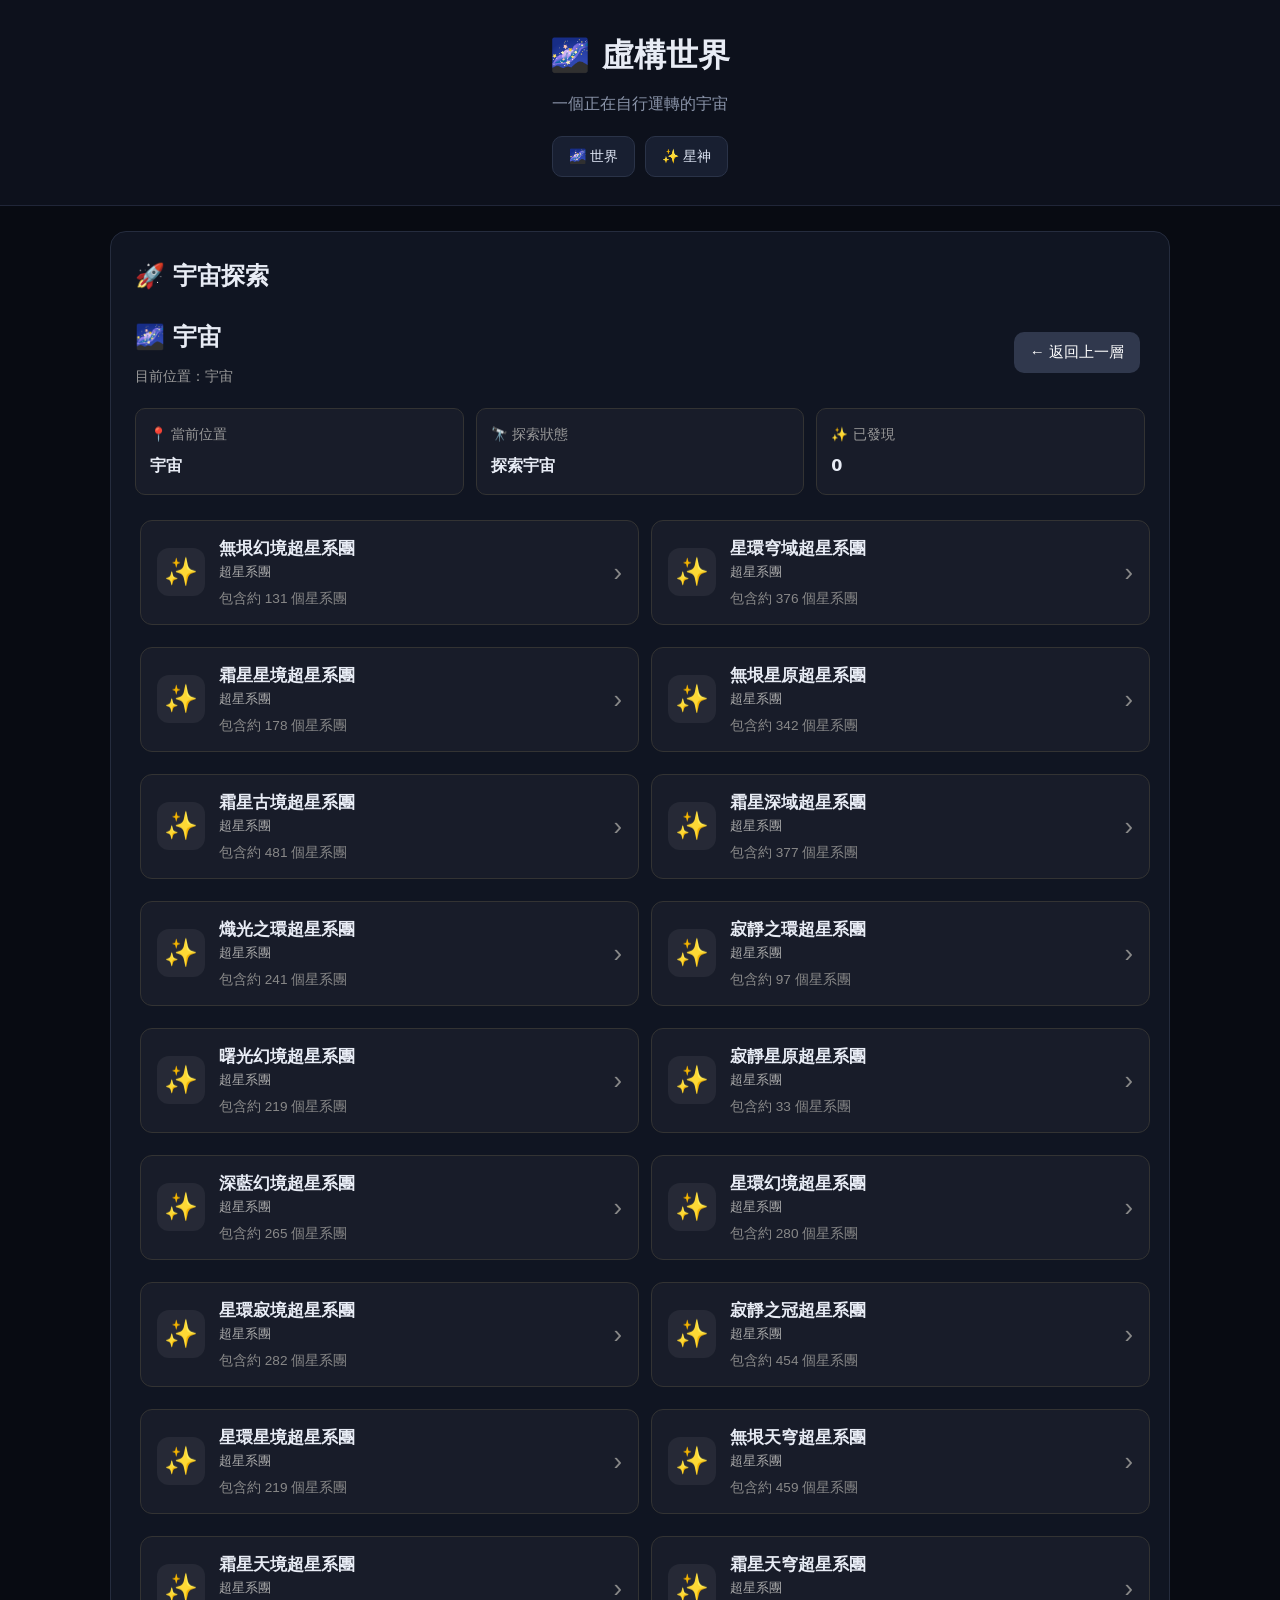
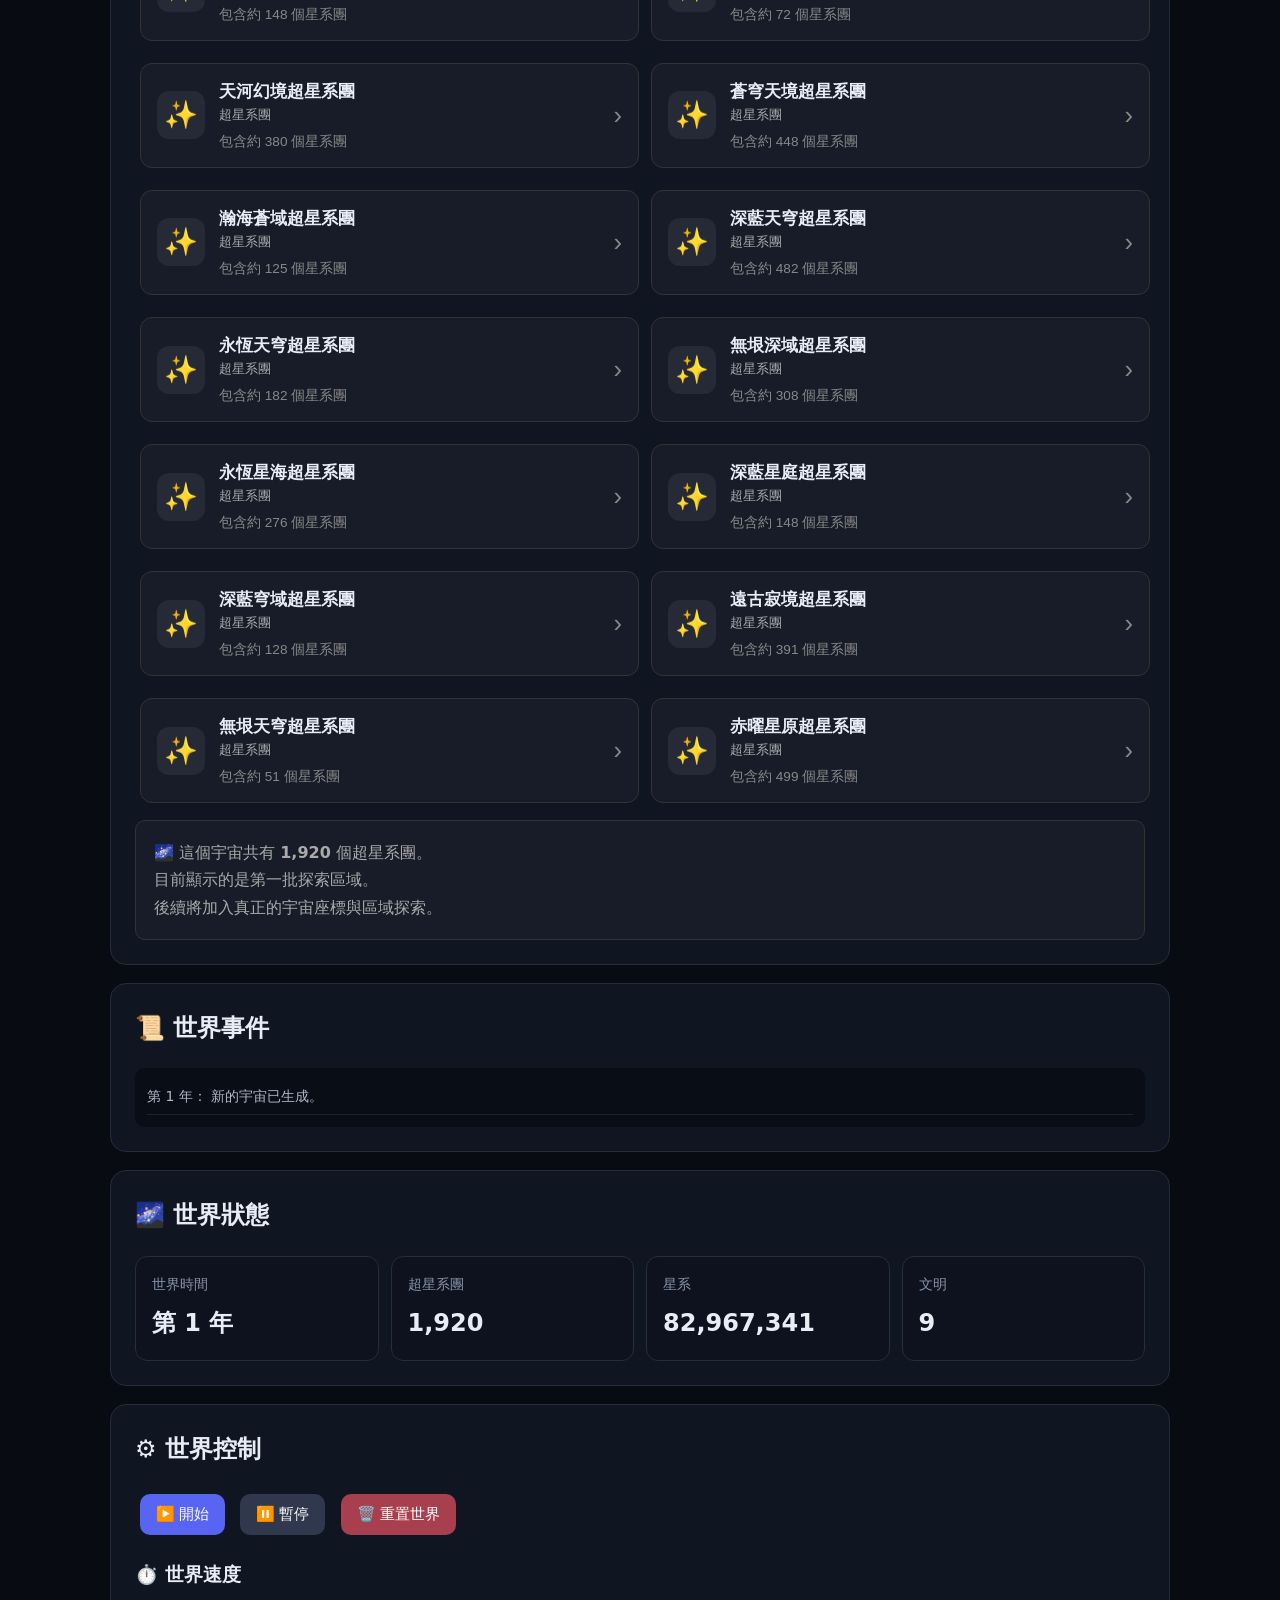
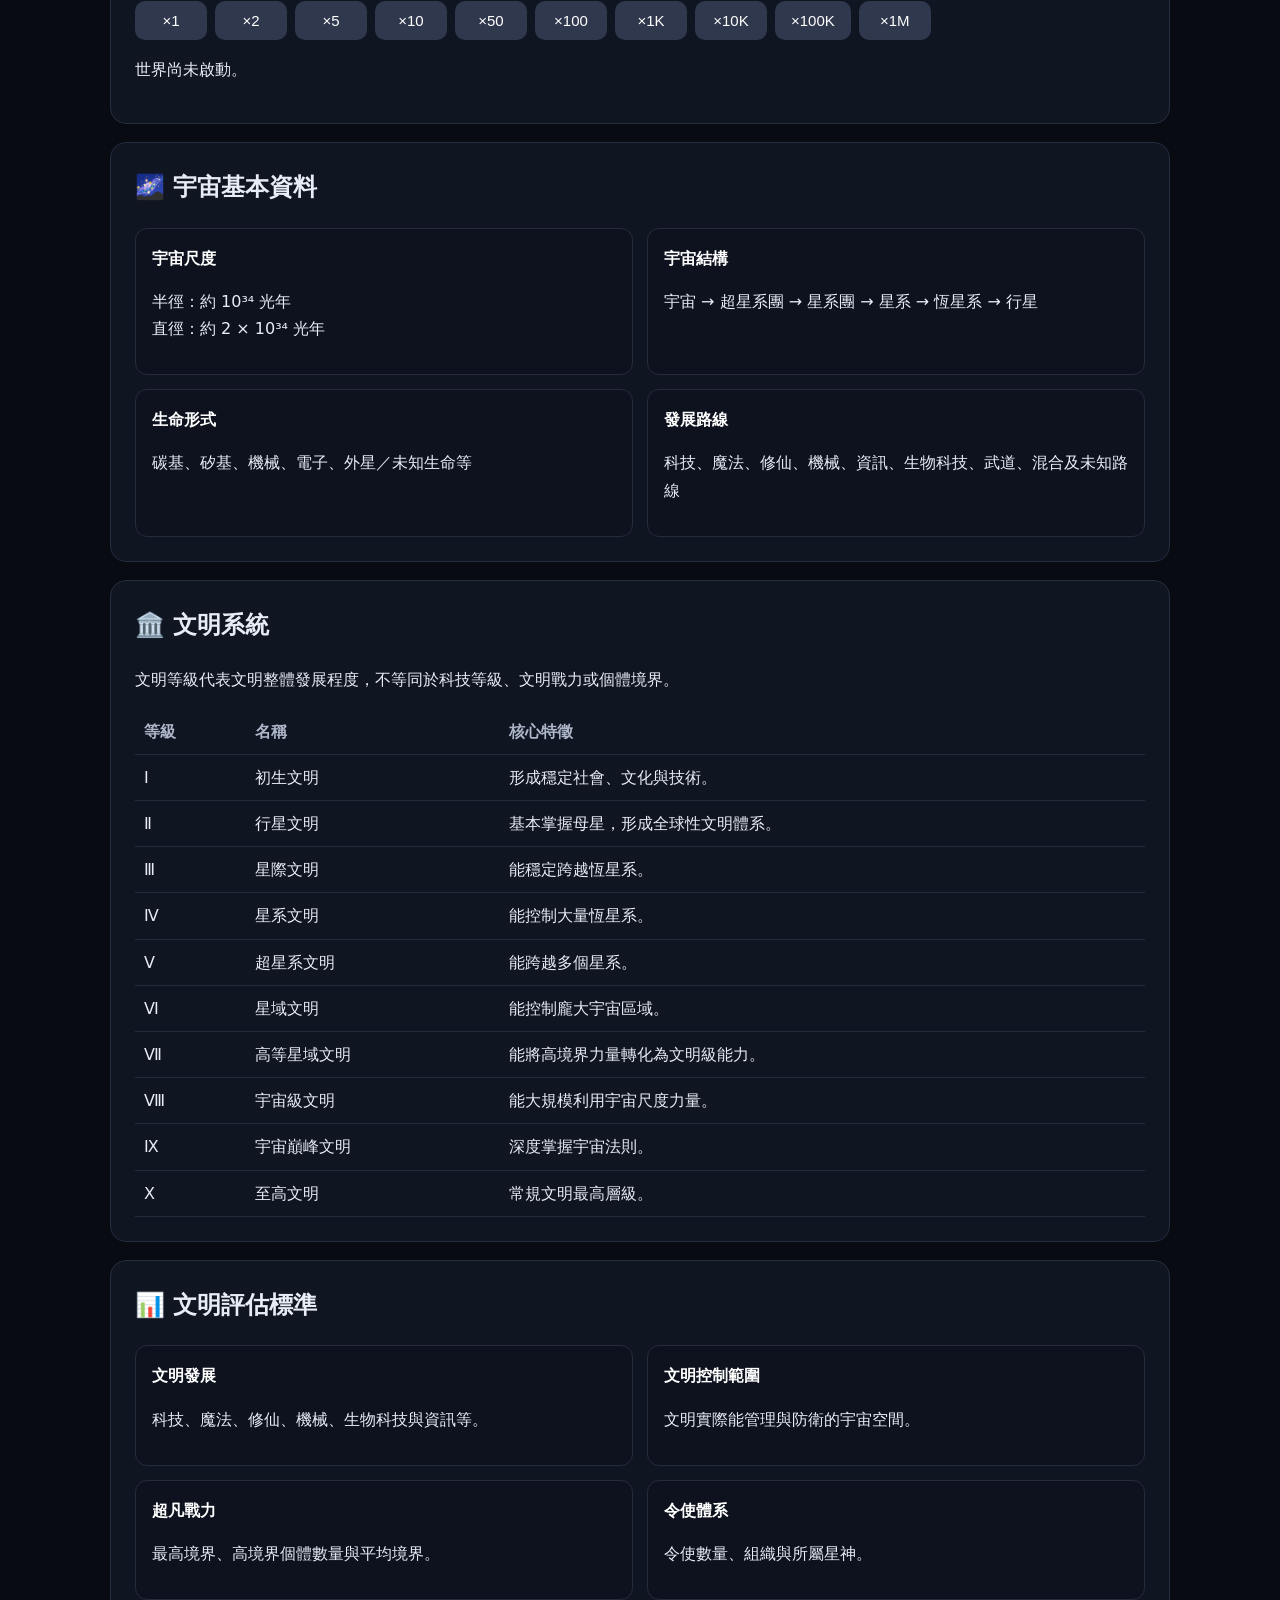
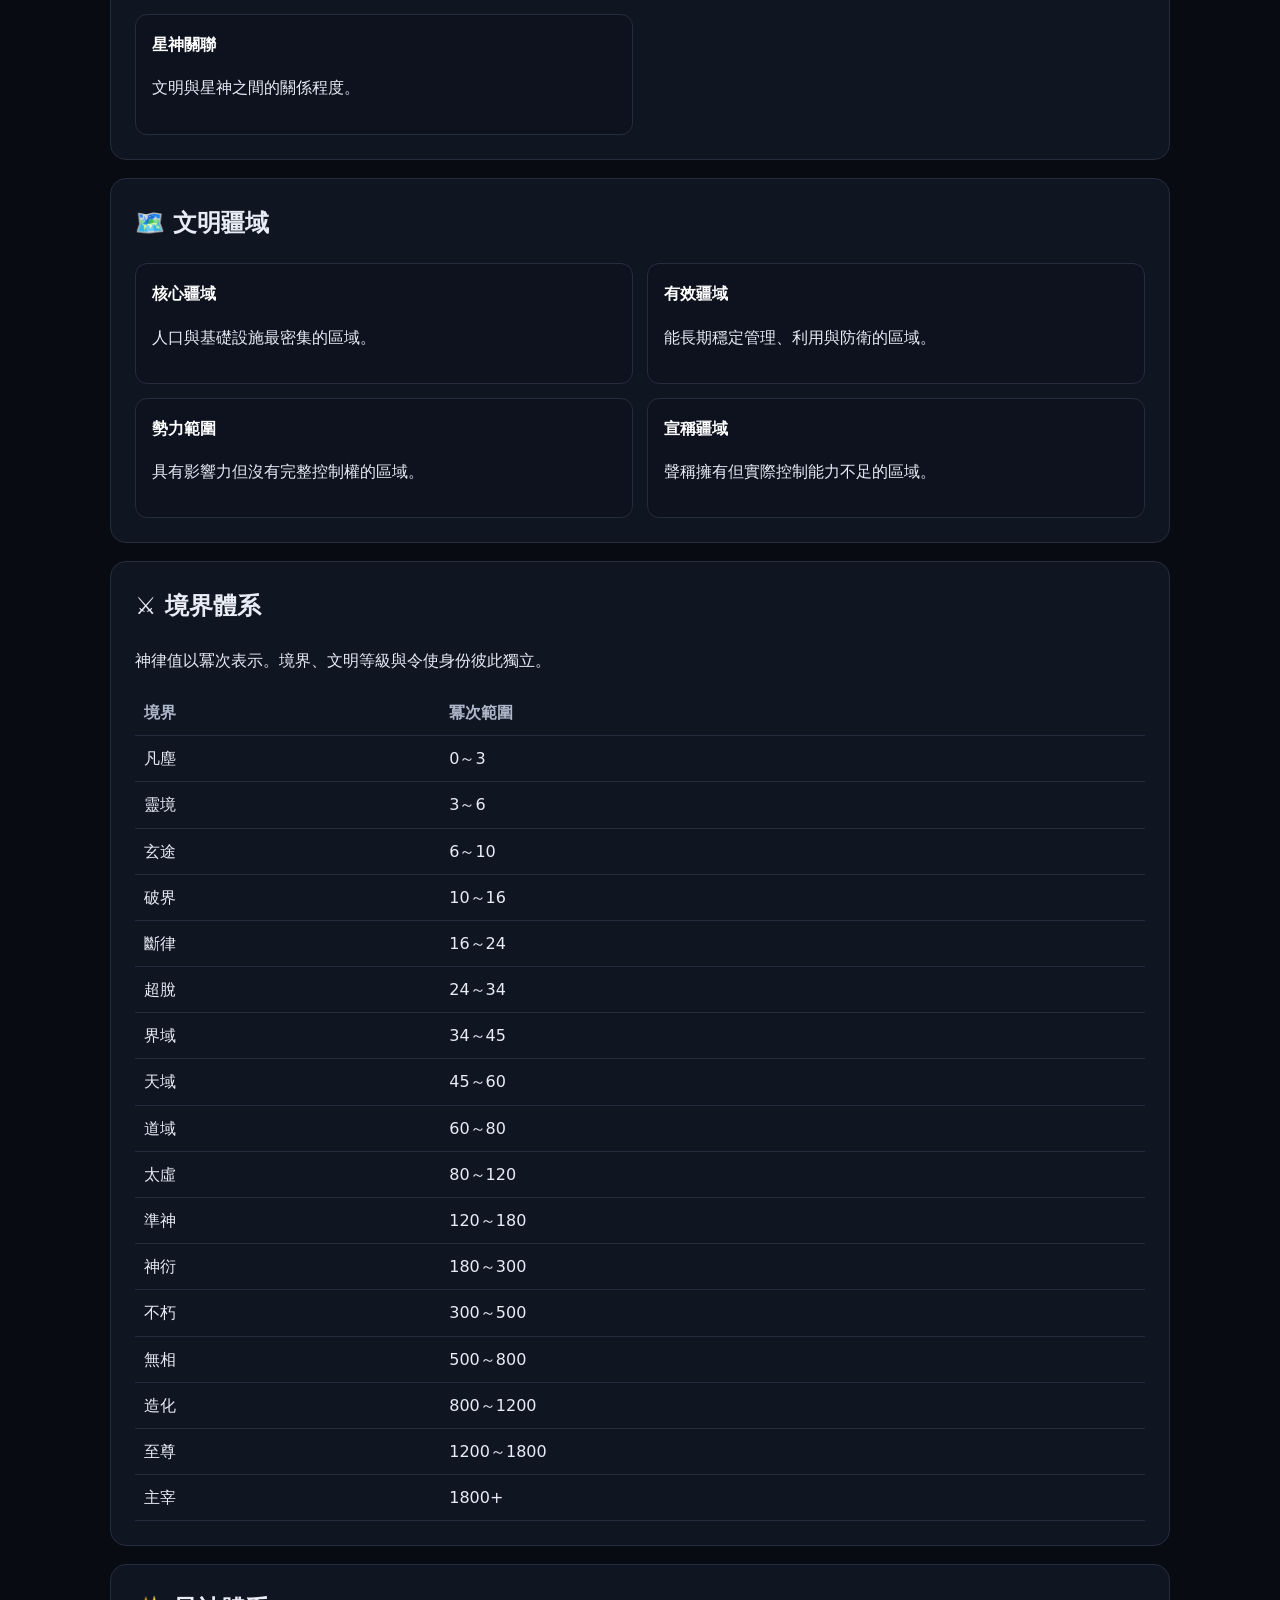
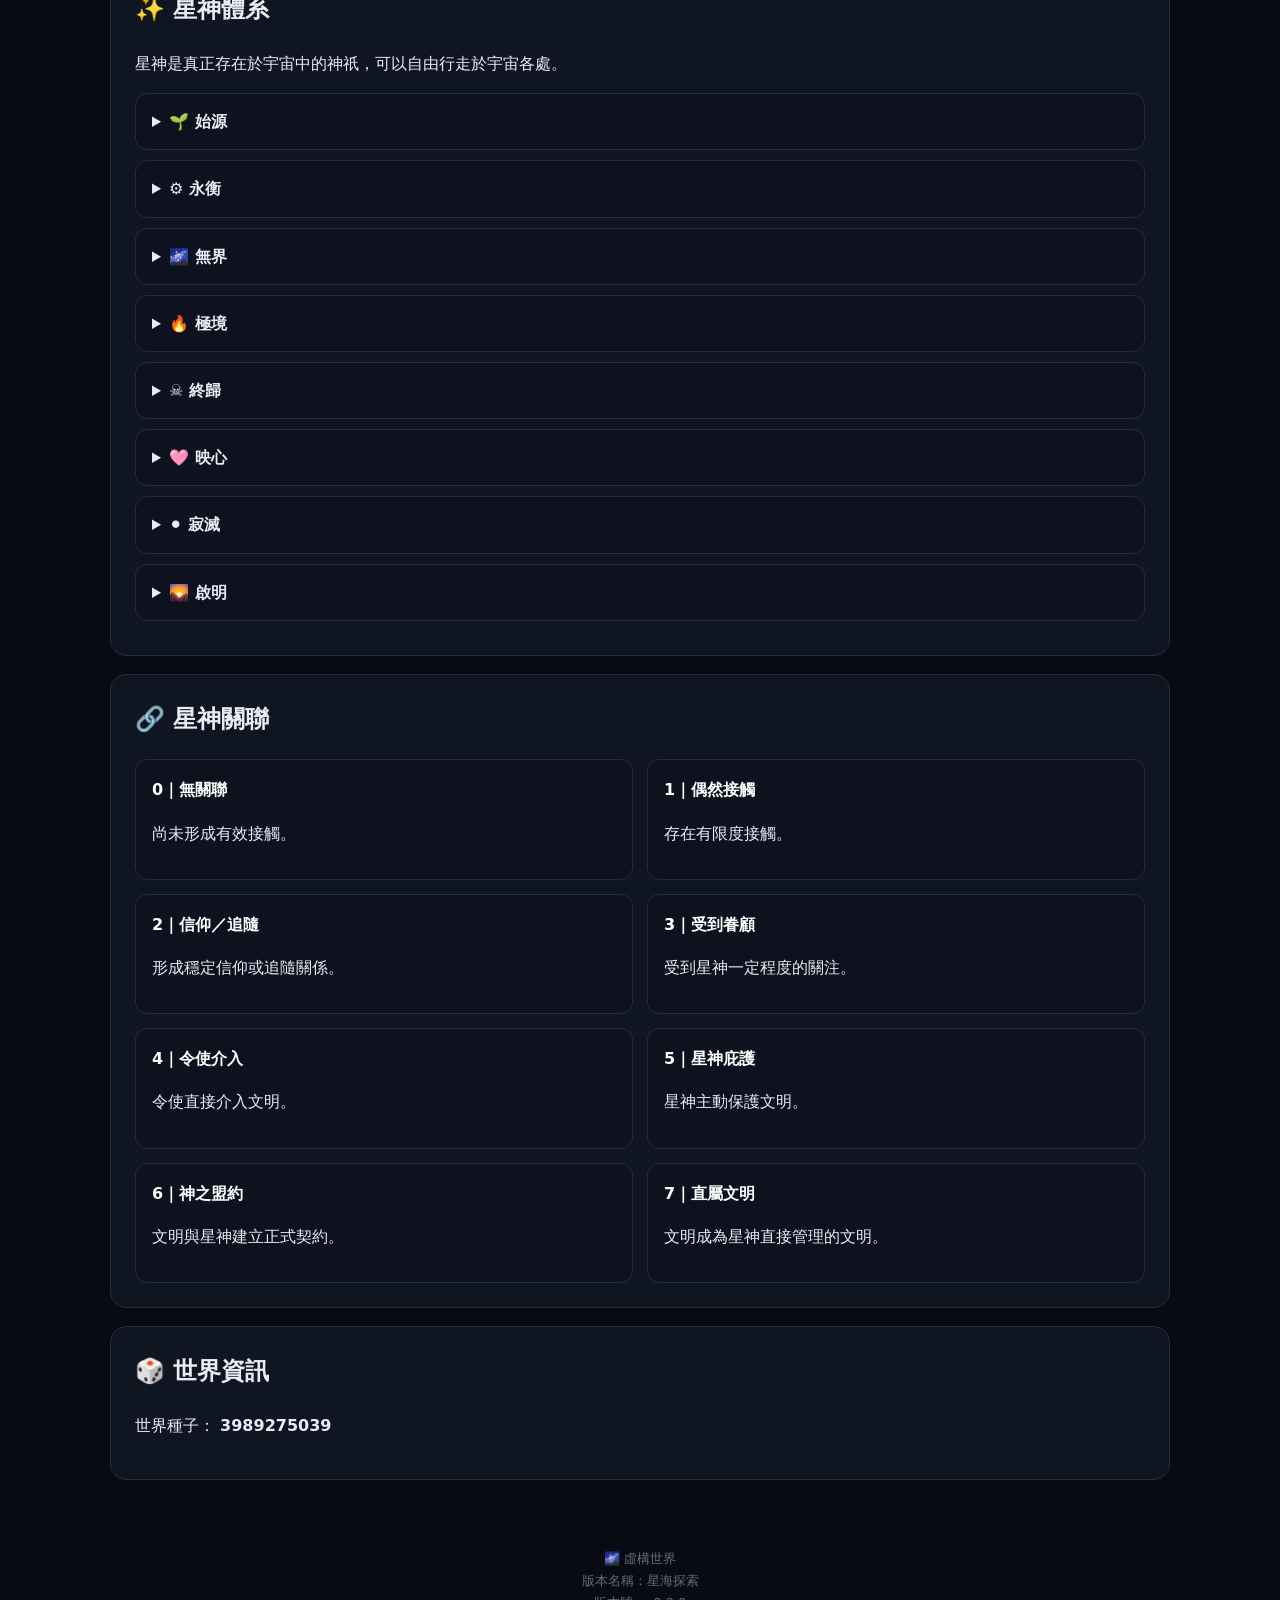
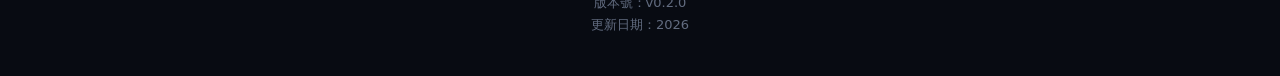
==== index.html @ 63dd0467 "Update index.html" ====
<!DOCTYPE html>
<html lang="zh-Hant">
<head>
  <meta charset="UTF-8">
  <meta name="viewport" content="width=device-width, initial-scale=1.0">

  <title>虛構世界</title>

  <link rel="stylesheet" href="style.css">
</head>

<body>

<header>

  <h1>🌌 虛構世界</h1>

  <p>一個正在自行運轉的宇宙</p>

  <nav class="navbar">
    <a href="index.html">🌌 世界</a>
    <a href="gods.html">✨ 星神</a>
  </nav>

</header>


<main>

  <!-- ================================
       宇宙探索
       ================================ -->

  <section class="panel exploration-panel">

    <h2>🚀 宇宙探索</h2>

    <div class="exploration-header">

      <div>

        <div
          class="exploration-location-title"
          id="explorationTitle"
        >
          🌌 宇宙
        </div>

        <div
          class="exploration-path"
          id="explorationPath"
        >
          目前位置：宇宙
        </div>

      </div>

      <button
        id="explorationBack"
        class="secondary exploration-back"
        onclick="explorationBack()"
        disabled
      >
        ← 返回上一層
      </button>

    </div>


    <div class="exploration-info">

      <div class="exploration-info-card">

        <span>📍 當前位置</span>

        <strong id="currentLocation">
          宇宙
        </strong>

      </div>


      <div class="exploration-info-card">

        <span>🔭 探索狀態</span>

        <strong id="explorationStatus">
          等待探索
        </strong>

      </div>


      <div class="exploration-info-card">

        <span>✨ 已發現</span>

        <strong id="discoveredCount">
          0
        </strong>

      </div>

    </div>


    <div
      id="explorationGrid"
      class="exploration-grid"
    ></div>


    <div
      class="exploration-empty"
      id="explorationEmpty"
    >
      尚未探索到這個區域。
    </div>

  </section>


  <!-- ================================
       世界事件
       ================================ -->

  <section class="panel">

    <h2>📜 世界事件</h2>

    <div id="eventLog">
      尚無事件。
    </div>

  </section>


  <!-- ================================
       世界狀態
       ================================ -->

  <section class="panel">

    <h2>🌌 世界狀態</h2>

    <div class="stats">

      <div class="stat">

        <div class="stat-title">
          世界時間
        </div>

        <div
          class="stat-value"
          id="worldYear"
        >
          —
        </div>

      </div>


      <div class="stat">

        <div class="stat-title">
          超星系團
        </div>

        <div
          class="stat-value"
          id="superclusters"
        >
          —
        </div>

      </div>


      <div class="stat">

        <div class="stat-title">
          星系
        </div>

        <div
          class="stat-value"
          id="galaxies"
        >
          —
        </div>

      </div>


      <div class="stat">

        <div class="stat-title">
          文明
        </div>

        <div
          class="stat-value"
          id="civilizations"
        >
          —
        </div>

      </div>

    </div>

  </section>


  <!-- ================================
       世界控制
       ================================ -->

  <section class="panel">

    <h2>⚙️ 世界控制</h2>

    <button onclick="startWorld()">
      ▶️ 開始
    </button>

    <button
      onclick="pauseWorld()"
      class="secondary"
    >
      ⏸️ 暫停
    </button>

    <button
      onclick="resetWorld()"
      class="danger"
    >
      🗑️ 重置世界
    </button>


    <h3>⏱️ 世界速度</h3>

    <div class="speed-buttons">

      <button onclick="setSpeed(1)" class="secondary">
        ×1
      </button>

      <button onclick="setSpeed(2)" class="secondary">
        ×2
      </button>

      <button onclick="setSpeed(5)" class="secondary">
        ×5
      </button>

      <button onclick="setSpeed(10)" class="secondary">
        ×10
      </button>

      <button onclick="setSpeed(50)" class="secondary">
        ×50
      </button>

      <button onclick="setSpeed(100)" class="secondary">
        ×100
      </button>

      <button onclick="setSpeed(1000)" class="secondary">
        ×1K
      </button>

      <button onclick="setSpeed(10000)" class="secondary">
        ×10K
      </button>

      <button onclick="setSpeed(100000)" class="secondary">
        ×100K
      </button>

      <button onclick="setSpeed(1000000)" class="secondary">
        ×1M
      </button>

    </div>


    <p id="worldStatus">
      世界尚未啟動。
    </p>

  </section>


  <!-- ================================
       宇宙基本資料
       ================================ -->

  <section class="panel">

    <h2>🌌 宇宙基本資料</h2>

    <div class="info-grid">

      <div class="info-card">

        <strong>宇宙尺度</strong>

        <p>
          半徑：約 10³⁴ 光年<br>
          直徑：約 2 × 10³⁴ 光年
        </p>

      </div>


      <div class="info-card">

        <strong>宇宙結構</strong>

        <p>
          宇宙 → 超星系團 → 星系團 → 星系 → 恆星系 → 行星
        </p>

      </div>


      <div class="info-card">

        <strong>生命形式</strong>

        <p>
          碳基、矽基、機械、電子、外星／未知生命等
        </p>

      </div>


      <div class="info-card">

        <strong>發展路線</strong>

        <p>
          科技、魔法、修仙、機械、資訊、生物科技、武道、混合及未知路線
        </p>

      </div>

    </div>

  </section>


  <!-- ================================
       文明系統
       ================================ -->

  <section class="panel">

    <h2>🏛️ 文明系統</h2>

    <p>
      文明等級代表文明整體發展程度，不等同於科技等級、文明戰力或個體境界。
    </p>

    <table class="level-table">

      <thead>

        <tr>
          <th>等級</th>
          <th>名稱</th>
          <th>核心特徵</th>
        </tr>

      </thead>

      <tbody>

        <tr>
          <td>Ⅰ</td>
          <td>初生文明</td>
          <td>形成穩定社會、文化與技術。</td>
        </tr>

        <tr>
          <td>Ⅱ</td>
          <td>行星文明</td>
          <td>基本掌握母星，形成全球性文明體系。</td>
        </tr>

        <tr>
          <td>Ⅲ</td>
          <td>星際文明</td>
          <td>能穩定跨越恆星系。</td>
        </tr>

        <tr>
          <td>Ⅳ</td>
          <td>星系文明</td>
          <td>能控制大量恆星系。</td>
        </tr>

        <tr>
          <td>Ⅴ</td>
          <td>超星系文明</td>
          <td>能跨越多個星系。</td>
        </tr>

        <tr>
          <td>Ⅵ</td>
          <td>星域文明</td>
          <td>能控制龐大宇宙區域。</td>
        </tr>

        <tr>
          <td>Ⅶ</td>
          <td>高等星域文明</td>
          <td>能將高境界力量轉化為文明級能力。</td>
        </tr>

        <tr>
          <td>Ⅷ</td>
          <td>宇宙級文明</td>
          <td>能大規模利用宇宙尺度力量。</td>
        </tr>

        <tr>
          <td>Ⅸ</td>
          <td>宇宙巔峰文明</td>
          <td>深度掌握宇宙法則。</td>
        </tr>

        <tr>
          <td>Ⅹ</td>
          <td>至高文明</td>
          <td>常規文明最高層級。</td>
        </tr>

      </tbody>

    </table>

  </section>


  <!-- ================================
       文明評估
       ================================ -->

  <section class="panel">

    <h2>📊 文明評估標準</h2>

    <div class="info-grid">

      <div class="info-card">
        <strong>文明發展</strong>
        <p>科技、魔法、修仙、機械、生物科技與資訊等。</p>
      </div>

      <div class="info-card">
        <strong>文明控制範圍</strong>
        <p>文明實際能管理與防衛的宇宙空間。</p>
      </div>

      <div class="info-card">
        <strong>超凡戰力</strong>
        <p>最高境界、高境界個體數量與平均境界。</p>
      </div>

      <div class="info-card">
        <strong>令使體系</strong>
        <p>令使數量、組織與所屬星神。</p>
      </div>

      <div class="info-card">
        <strong>星神關聯</strong>
        <p>文明與星神之間的關係程度。</p>
      </div>

    </div>

  </section>


  <!-- ================================
       文明疆域
       ================================ -->

  <section class="panel">

    <h2>🗺️ 文明疆域</h2>

    <div class="info-grid">

      <div class="info-card">
        <strong>核心疆域</strong>
        <p>人口與基礎設施最密集的區域。</p>
      </div>

      <div class="info-card">
        <strong>有效疆域</strong>
        <p>能長期穩定管理、利用與防衛的區域。</p>
      </div>

      <div class="info-card">
        <strong>勢力範圍</strong>
        <p>具有影響力但沒有完整控制權的區域。</p>
      </div>

      <div class="info-card">
        <strong>宣稱疆域</strong>
        <p>聲稱擁有但實際控制能力不足的區域。</p>
      </div>

    </div>

  </section>


  <!-- ================================
       境界
       ================================ -->

  <section class="panel">

    <h2>⚔️ 境界體系</h2>

    <p>
      神律值以冪次表示。境界、文明等級與令使身份彼此獨立。
    </p>

    <table class="level-table">

      <thead>

        <tr>
          <th>境界</th>
          <th>冪次範圍</th>
        </tr>

      </thead>

      <tbody>

        <tr><td>凡塵</td><td>0～3</td></tr>
        <tr><td>靈境</td><td>3～6</td></tr>
        <tr><td>玄途</td><td>6～10</td></tr>
        <tr><td>破界</td><td>10～16</td></tr>
        <tr><td>斷律</td><td>16～24</td></tr>
        <tr><td>超脫</td><td>24～34</td></tr>
        <tr><td>界域</td><td>34～45</td></tr>
        <tr><td>天域</td><td>45～60</td></tr>
        <tr><td>道域</td><td>60～80</td></tr>
        <tr><td>太虛</td><td>80～120</td></tr>
        <tr><td>準神</td><td>120～180</td></tr>
        <tr><td>神衍</td><td>180～300</td></tr>
        <tr><td>不朽</td><td>300～500</td></tr>
        <tr><td>無相</td><td>500～800</td></tr>
        <tr><td>造化</td><td>800～1200</td></tr>
        <tr><td>至尊</td><td>1200～1800</td></tr>
        <tr><td>主宰</td><td>1800+</td></tr>

      </tbody>

    </table>

  </section>


  <!-- ================================
       星神體系
       ================================ -->

  <section class="panel">

    <h2>✨ 星神體系</h2>

    <p>
      星神是真正存在於宇宙中的神祇，可以自由行走於宇宙各處。
    </p>


    <details>
      <summary>🌱 始源</summary>
      <div>
        <span class="tag">創世</span>
        <span class="tag">潮汐</span>
        <span class="tag">裂變</span>
        <span class="tag">異骸</span>
        <span class="tag">森源</span>
      </div>
    </details>


    <details>
      <summary>⚙️ 永衡</summary>
      <div>
        <span class="tag">永序</span>
        <span class="tag">機序</span>
        <span class="tag">光裁</span>
        <span class="tag">凍寂</span>
        <span class="tag">磐古</span>
        <span class="tag">求知</span>
        <span class="tag">界域</span>
      </div>
    </details>


    <details>
      <summary>🌌 無界</summary>
      <div>
        <span class="tag">深淵</span>
        <span class="tag">虛構</span>
        <span class="tag">夜噬</span>
        <span class="tag">混沌</span>
        <span class="tag">夢境</span>
      </div>
    </details>


    <details>
      <summary>🔥 極境</summary>
      <div>
        <span class="tag">焚耀</span>
        <span class="tag">燦爆</span>
        <span class="tag">紛爭</span>
        <span class="tag">劍道</span>
        <span class="tag">魔淵</span>
      </div>
    </details>


    <details>
      <summary>☠️ 終歸</summary>
      <div>
        <span class="tag">腐朽</span>
        <span class="tag">空脹</span>
        <span class="tag">冥終</span>
      </div>
    </details>


    <details>
      <summary>🩷 映心</summary>
      <div>
        <span class="tag">荊刺</span>
        <span class="tag">聖映</span>
        <span class="tag">情律</span>
        <span class="tag">聲律</span>
      </div>
    </details>


    <details>
      <summary>⚫ 寂滅</summary>
      <div>
        <span class="tag">歸寂</span>
        <span class="tag">湮滅</span>
      </div>
    </details>


    <details>
      <summary>🌄 啟明</summary>
      <div>
        <span class="tag">星火</span>
        <span class="tag">曙願</span>
        <span class="tag">斷望</span>
        <span class="tag">天命</span>
      </div>
    </details>

  </section>


  <!-- ================================
       星神關聯
       ================================ -->

  <section class="panel">

    <h2>🔗 星神關聯</h2>

    <div class="info-grid">

      <div class="info-card">
        <strong>0｜無關聯</strong>
        <p>尚未形成有效接觸。</p>
      </div>

      <div class="info-card">
        <strong>1｜偶然接觸</strong>
        <p>存在有限度接觸。</p>
      </div>

      <div class="info-card">
        <strong>2｜信仰／追隨</strong>
        <p>形成穩定信仰或追隨關係。</p>
      </div>

      <div class="info-card">
        <strong>3｜受到眷顧</strong>
        <p>受到星神一定程度的關注。</p>
      </div>

      <div class="info-card">
        <strong>4｜令使介入</strong>
        <p>令使直接介入文明。</p>
      </div>

      <div class="info-card">
        <strong>5｜星神庇護</strong>
        <p>星神主動保護文明。</p>
      </div>

      <div class="info-card">
        <strong>6｜神之盟約</strong>
        <p>文明與星神建立正式契約。</p>
      </div>

      <div class="info-card">
        <strong>7｜直屬文明</strong>
        <p>文明成為星神直接管理的文明。</p>
      </div>

    </div>

  </section>


  <!-- ================================
       世界資訊
       ================================ -->

  <section class="panel">

    <h2>🎲 世界資訊</h2>

    <p>
      世界種子：
      <strong id="worldSeed">—</strong>
    </p>

  </section>

</main>


<footer>

  <div>🌌 虛構世界</div>
  <div>版本名稱：星海探索</div>
  <div>版本號：v0.2.0</div>
  <div>更新日期：2026</div>

</footer>

<script src="js/celestial.js"></script>
  
<script>

/* ==================================================
   世界核心
   ================================================== */

const SAVE_KEY =
  "fictional_universe_save";


let world = null;

let timer = null;

let running = false;

let speed = 1;


/* ==================================================
   種子亂數系統
   ================================================== */

/*
 * 這不是 Math.random()。
 *
 * 同一個種子 + 同一個 ID
 * 永遠會得到相同結果。
 */

function hashString(text) {

  let hash = 2166136261;

  for (
    let i = 0;
    i < text.length;
    i++
  ) {

    hash ^= text.charCodeAt(i);

    hash +=
      (hash << 1) +
      (hash << 4) +
      (hash << 7) +
      (hash << 8) +
      (hash << 24);

  }

  return hash >>> 0;

}


function seededRandom(seed, key) {

  let value =
    hashString(
      String(seed) +
      ":" +
      String(key)
    );

  value += 0x6D2B79F5;

  value =
    Math.imul(
      value ^
      (value >>> 15),
      value | 1
    );

  value ^=
    value +
    Math.imul(
      value ^
      (value >>> 7),
      value | 61
    );

  return (
    (
      (value ^
        (value >>> 14))
      >>> 0
    ) /
    4294967296
  );

}


function seededInteger(
  seed,
  key,
  min,
  max
) {

  return Math.floor(

    seededRandom(
      seed,
      key
    ) *
    (max - min + 1)

  ) + min;

}


/* ==================================================
   世界生成
   ================================================== */

function randomSeed() {

  return Math.floor(
    Math.random() *
    4294967295
  );

}


function createWorld() {

  const seed =
    randomSeed();


  /*
   * 超星系團數量：
   *
   * 每個世界不同。
   *
   * 不是固定 3～10。
   *
   * 這裡先讓不同世界可以產生
   * 50～5000 個超星系團。
   *
   * 未來改成真正宇宙尺度程序生成時，
   * 可以再提高到更大的數量。
   */

  const superclusterCount =
    seededInteger(
      seed,
      "universe-supercluster-count",
      50,
      5000
    );


  return {

    year: 1,

    seed: seed,

    superclusters:
      superclusterCount,

    galaxies:
  getUniverseGalaxyCount(seed),

    civilizations:
      seededInteger(
        seed,
        "civilizations",
        3,
        15
      ),

    events: [],

    exploration: {

  discovered: 0,

  discoveredGalaxies: 0,

  /*
   * 不把所有宇宙內容全部存下來。
   *
   * 只記錄玩家真正探索過的部分。
   */

  discoveredObjects: {},

  generated: {}

}
  };

}


/* ==================================================
   存檔
   ================================================== */

function saveWorld() {

  if (!world) return;

  localStorage.setItem(
    SAVE_KEY,
    JSON.stringify(world)
  );

}


/* ==================================================
   載入世界
   ================================================== */

function loadWorld() {

  const saved =
    localStorage.getItem(
      SAVE_KEY
    );


  if (saved) {

    try {

      world =
        JSON.parse(saved);


/*
 * 舊版本存檔相容
 */

if (!world.exploration) {

  world.exploration = {

    discovered: 0,

    discoveredGalaxies: 0,

    discoveredObjects: {},

    generated: {}

  };

}


if (
  typeof world.exploration.discoveredGalaxies
  !== "number"
) {

  world.exploration.discoveredGalaxies = 0;

}


      if (
        typeof
        world.exploration.discovered
        !== "number"
      ) {

        world.exploration.discovered = 0;

      }


      if (
        !world.exploration.discoveredObjects
      ) {

        world.exploration.discoveredObjects = {};

      }


      if (
        !world.exploration.generated
      ) {

        world.exploration.generated = {};

      }


      /*
       * 舊版本如果只有 3～10 個超星系團，
       * 不直接修改舊世界。
       *
       * 只有「重置世界」後的新世界
       * 才使用 v0.2.0 的新生成規則。
       */


      addEvent(
        "世界存檔已載入。"
      );

    }

    catch {

      world =
        createWorld();

      addEvent(
        "存檔損壞，已建立新世界。"
      );

    }

  }

  else {

    world =
      createWorld();

    addEvent(
      "新的宇宙已生成。"
    );

    saveWorld();

  }


  updateDisplay();

}


/* ==================================================
   世界顯示
   ================================================== */

function updateDisplay() {

  if (!world) return;


  document.getElementById(
    "worldYear"
  ).textContent =
    "第 " +
    world.year +
    " 年";


  document.getElementById(
    "superclusters"
  ).textContent =
    world.superclusters.toLocaleString();


  /*
   * 目前星系總數會隨探索逐步建立。
   */

  document.getElementById(
    "galaxies"
  ).textContent =
    world.galaxies.toLocaleString();


  document.getElementById(
    "civilizations"
  ).textContent =
    world.civilizations.toLocaleString();


  document.getElementById(
    "worldSeed"
  ).textContent =
    world.seed;

}


/* ==================================================
   世界事件
   ================================================== */

function addEvent(text) {

  if (!world) return;


  world.events.unshift(

    "第 " +
    world.year +
    " 年： " +
    text

  );


  if (
    world.events.length > 50
  ) {

    world.events.pop();

  }


  const log =
    document.getElementById(
      "eventLog"
    );


  if (!log) return;


  log.innerHTML =
    world.events
      .map(
        event =>
          `<div class="event">${event}</div>`
      )
      .join("");

}


/* ==================================================
   世界時間
   ================================================== */

function simulateYears(years) {

  if (!world) return;

  /*
   * ================================================
   * 批次宇宙模擬
   * ================================================
   *
   * 不逐年執行，避免 ×1M 造成大量迴圈。
   *
   * years = 這一次宇宙實際經過的年份
   */


  const elapsedYears =
    Math.max(
      0,
      Math.floor(years)
    );


  if (elapsedYears <= 0) {
    return;
  }


  /*
   * ================================================
   * 1. 推進宇宙時間
   * ================================================
   */

  world.year += elapsedYears;


  /*
   * ================================================
   * 2. 文明演化
   * ================================================
   *
   * 每 100 年作為一個文明演化週期。
   *
   * 不是真的執行：
   *
   * 100 年 → 1 次
   * 1,000,000 年 → 10,000 次
   *
   * 而是直接用機率計算整段時間的結果。
   */

  const civilizationCycles =
    elapsedYears / 100;


  /*
   * 新文明形成率
   *
   * 平均每 100 年有 8% 的機會
   * 形成一個新文明。
   */

  const expectedBirths =
    civilizationCycles * 0.08;


  /*
   * 文明消失率
   *
   * 平均每 100 年有 4% 的機會
   * 發生一次文明消亡。
   */

  const expectedDeaths =
    civilizationCycles * 0.04;


  /*
   * 使用 Poisson 式批次抽樣。
   *
   * 這樣不需要真的執行幾千、幾萬甚至
   * 幾百萬次迴圈。
   */

  function randomPoisson(lambda) {

    if (lambda <= 0) {
      return 0;
    }


    /*
     * lambda 很大時，
     * 使用常態近似避免大量迴圈。
     */

    if (lambda > 30) {

      const u1 =
        Math.max(
          Math.random(),
          Number.EPSILON
        );

      const u2 =
        Math.random();

      const z =
        Math.sqrt(
          -2 *
          Math.log(u1)
        ) *
        Math.cos(
          2 *
          Math.PI *
          u2
        );

      return Math.max(
        0,
        Math.round(
          lambda +
          Math.sqrt(lambda) * z
        )
      );

    }


    /*
     * lambda 較小時使用
     * Knuth Poisson sampling。
     */

    const limit =
      Math.exp(-lambda);

    let product = 1;
    let count = 0;

    do {

      count++;

      product *=
        Math.random();

    } while (
      product > limit
    );

    return count - 1;
  }


  /*
   * 計算這段時間實際形成多少文明。
   */

  const births =
    randomPoisson(
      expectedBirths
    );


  /*
   * 計算這段時間實際消失多少文明。
   */

  const deaths =
    randomPoisson(
      expectedDeaths
    );


  /*
   * 更新文明數量。
   */

  world.civilizations =
    Math.max(
      1,
      world.civilizations +
      births -
      Math.min(
        deaths,
        Math.max(
          0,
          world.civilizations +
          births -
          1
        )
      )
    );


  /*
   * ================================================
   * 3. 宇宙事件
   * ================================================
   *
   * 每 100 年平均有 3% 的機會
   * 發生一次大型未知事件。
   */

  const eventLambda =
    civilizationCycles * 0.03;


  const eventCount =
    randomPoisson(
      eventLambda
    );


  /*
   * 不把幾千、幾萬個事件全部塞進畫面。
   *
   * 只顯示最多 5 個代表事件。
   */

  const displayedEvents =
    Math.min(
      eventCount,
      5
    );


  for (
    let i = 0;
    i < displayedEvents;
    i++
  ) {

    addEvent(
      "宇宙中發生了一次未知事件。"
    );

  }


  /*
   * 如果實際發生的事件很多，
   * 額外告訴玩家這是一批事件。
   */

  if (
    eventCount > displayedEvents
  ) {

    addEvent(
      `在這段時間內，宇宙還發生了 ${eventCount - displayedEvents} 次其他事件。`
    );

  }


  /*
   * ================================================
   * 4. 儲存與畫面更新
   * ================================================
   */

  saveWorld();

  updateDisplay();

}


/* ==================================================
   世界控制
   ================================================== */

function startWorld() {

  if (running) return;


  running = true;


  document.getElementById(
    "worldStatus"
  ).textContent =
    "世界正在運轉……";


  runTimer();

}


function pauseWorld() {

  running = false;


  clearTimeout(timer);


  document.getElementById(
    "worldStatus"
  ).textContent =
    "世界已暫停。";

}


function runTimer() {

  if (!running) return;


  simulateYears(
    speed
  );


  timer =
    setTimeout(
      runTimer,
      1000
    );

}


function setSpeed(newSpeed) {

  speed =
    newSpeed;


  document.getElementById(
    "worldStatus"
  ).textContent =
    "世界運轉速度：×" +
    speed.toLocaleString();

}


/* ==================================================
   探索系統
   ================================================== */

let explorationStack = [

  {

    type:
      "universe",

    name:
      "宇宙",

    id:
      "universe"

  }

];


let explorationData = null;


/* ==================================================
   探索名稱
   ================================================== */

const explorationNames = {

  supercluster: {
    first: [
      "曙光",
      "永恆",
      "深藍",
      "赤曜",
      "寂靜",
      "星環",
      "遠古",
      "無垠",
      "蒼穹",
      "天河",
      "幽冥",
      "霜星",
      "熾光",
      "瀚海",
      "玄夜",
      "星墟"
    ],

    second: [
      "之環",
      "之冠",
      "深域",
      "星海",
      "天境",
      "長廊",
      "界域",
      "星原",
      "天穹",
      "古境",
      "幻境",
      "寂境",
      "星庭",
      "蒼域",
      "星境",
      "穹域"
    ]
  },


  cluster: {
    first: [
      "晨星",
      "天穹",
      "銀河",
      "霜原",
      "深空",
      "赤潮",
      "幽影",
      "星門",
      "星塵",
      "黎明",
      "暮光",
      "寒星"
    ],

    second: [
      "星群",
      "天域",
      "星海",
      "深域",
      "星原",
      "星境",
      "天門",
      "星環",
      "穹境",
      "星野",
      "銀域",
      "霜境"
    ]
  },


  galaxy: {
    first: [
      "曙光",
      "銀霧",
      "天穹",
      "燦星",
      "深淵",
      "永序",
      "夜幕",
      "星火",
      "蒼藍",
      "赤星",
      "幽星",
      "寂星"
    ],

    second: [
      "星系",
      "星域",
      "星海",
      "天域",
      "星環",
      "星境",
      "銀河",
      "深域",
      "星原",
      "天穹",
      "星野",
      "星庭"
    ]
  }

};


function createExplorationName(type, index, seed) {

  const data =
    explorationNames[type];

  const suffix =
    type === "supercluster"
      ? "超星系團"
      : type === "cluster"
        ? "星系團"
        : "星系";

  const firstIndex =
    seededInteger(
      seed,
      type + "-first-" + index,
      0,
      data.first.length - 1
    );

  const secondIndex =
    seededInteger(
      seed,
      type + "-second-" + index,
      0,
      data.second.length - 1
    );

  const first =
    data.first[firstIndex];

  const second =
    data.second[secondIndex];

  return first + second + suffix;
}


/* ==================================================
   超星系團
   ================================================== */

function getSupercluster(
  index
) {

  const id =
    "sc_" +
    index;


  const seed =
    world.seed;


  const clusterCount =
    seededInteger(
      seed,
      id + "-cluster-count",
      30,
      500
    );


  return {

    id: id,

    index: index,

    name:
      createExplorationName(
        "supercluster",
        index,
        seed
      ),

    clusters:
      clusterCount,

    discovered:
      isDiscovered(id)

  };

}


/* ==================================================
   星系團
   ================================================== */

function getCluster(
  superclusterIndex,
  clusterIndex
) {

  const id =

    "sc_" +
    superclusterIndex +

    "_c_" +
    clusterIndex;


  const galaxyCount =
    seededInteger(
      world.seed,
      id + "-galaxy-count",
      20,
      300
    );


  return {

    id: id,

    index:
      clusterIndex,

    name:
      createExplorationName(
        "cluster",
        clusterIndex,
        world.seed +
        superclusterIndex
      ),

    galaxies:
      galaxyCount,

    discovered:
      isDiscovered(id)

  };

}


/* ==================================================
   星系
   ================================================== */

function getGalaxy(
  superclusterIndex,
  clusterIndex,
  galaxyIndex
) {

  const id =

    "sc_" +
    superclusterIndex +

    "_c_" +
    clusterIndex +

    "_g_" +
    galaxyIndex;


  const starSystemCount =
    seededInteger(
      world.seed,
      id + "-star-system-count",
      100,
      10000
    );


  return {

    id: id,

    index:
      galaxyIndex,

    name:
      createExplorationName(
        "galaxy",
        galaxyIndex,
        world.seed +
        superclusterIndex +
        clusterIndex
      ),

    starSystems:
      starSystemCount,

    discovered:
      isDiscovered(id)

  };

}

  /* ==================================================
   宇宙星系總量
   ================================================== */

function getUniverseGalaxyCount(seed) {

  let totalGalaxies = 0;

  /*
   * 世界的超星系團數量
   */
  const superclusterCount =
    seededInteger(
      seed,
      "universe-supercluster-count",
      50,
      5000
    );


  /*
   * 逐個計算超星系團內的星系團，
   * 再計算每個星系團內的星系數量。
   *
   * 只計算數字，不建立實際物件。
   */

  for (
    let superclusterIndex = 0;
    superclusterIndex < superclusterCount;
    superclusterIndex++
  ) {

    const superclusterId =
      "sc_" +
      superclusterIndex;


    const clusterCount =
      seededInteger(
        seed,
        superclusterId + "-cluster-count",
        30,
        500
      );


    for (
      let clusterIndex = 0;
      clusterIndex < clusterCount;
      clusterIndex++
    ) {

      const clusterId =
        "sc_" +
        superclusterIndex +
        "_c_" +
        clusterIndex;


      const galaxyCount =
        seededInteger(
          seed,
          clusterId + "-galaxy-count",
          20,
          300
        );


      totalGalaxies +=
        galaxyCount;

    }

  }


  return totalGalaxies;

}


/* ==================================================
   已發現系統
   ================================================== */

function isDiscovered(id) {

  return Boolean(

    world
      .exploration
      .discoveredObjects[id]

  );

}


function discoverObject(id) {

  if (
    isDiscovered(id)
  ) {

    return;

  }


  world
    .exploration
    .discoveredObjects[id] =
      true;


  world
    .exploration
    .discovered++;


  saveWorld();

}

function updateDiscoveredCount() {

  if (!world) return;


  const element =
    document.getElementById(
      "discoveredCount"
    );


  if (!element) return;


  element.textContent =
    world.exploration.discovered
      .toLocaleString();

}

  
/* ==================================================
   初始化探索
   ================================================== */

function initializeExploration() {

  if (!world) return;


  if (
    !world.exploration
  ) {

    world.exploration = {

      discovered: 0,

      discoveredObjects: {},

      generated: {}

    };

  }


  explorationData =
    world.exploration;


  renderExploration();

}


/* ==================================================
   探索畫面
   ================================================== */

function renderExploration() {

  const grid =
    document.getElementById(
      "explorationGrid"
    );


  const title =
    document.getElementById(
      "explorationTitle"
    );


  const path =
    document.getElementById(
      "explorationPath"
    );


  const location =
    document.getElementById(
      "currentLocation"
    );


  const status =
    document.getElementById(
      "explorationStatus"
    );


  const back =
    document.getElementById(
      "explorationBack"
    );


  const empty =
    document.getElementById(
      "explorationEmpty"
    );


  if (!grid) return;


  grid.innerHTML = "";

  empty.style.display = "none";


  const current =
    explorationStack[
      explorationStack.length - 1
    ];


  title.textContent =

    getExplorationIcon(
      current.type
    ) +

    " " +

    current.name;


  location.textContent =
    current.name;


  path.textContent =

    "目前位置：" +

    explorationStack
      .map(
        item =>
          item.name
      )
      .join(" → ");


  back.disabled =
    explorationStack.length <= 1;


  if (
    current.type ===
    "universe"
  ) {

    status.textContent =
      "探索宇宙";


    renderSuperclusters(
      grid
    );

  }


  else if (
    current.type ===
    "supercluster"
  ) {

    status.textContent =
      "探索超星系團";


    renderClusters(
      grid,
      current
    );

  }


  else if (
    current.type ===
    "cluster"
  ) {

    status.textContent =
      "探索星系團";


    renderGalaxies(
      grid,
      current
    );

  }


  else if (
    current.type ===
    "galaxy"
  ) {

    status.textContent =
      "探索星系";


    renderGalaxyPlaceholder(
      grid,
      current
    );

  }


  updateDiscoveredCount();

}


/* ==================================================
   圖示
   ================================================== */

function getExplorationIcon(
  type
) {

  if (
    type === "universe"
  ) return "🌌";


  if (
    type === "supercluster"
  ) return "✨";


  if (
    type === "cluster"
  ) return "🌠";


  if (
    type === "galaxy"
  ) return "🌀";


  return "📍";

}


/* ==================================================
   顯示超星系團
   ================================================== */

function renderSuperclusters(
  grid
) {

  /*
   * 注意：
   *
   * 宇宙可能有非常多超星系團，
   * 不一次把全部幾千甚至更多項目塞進手機。
   *
   * 目前每次顯示最多 30 個。
   */

  const visibleCount =
    Math.min(
      world.superclusters,
      30
    );


  for (
    let i = 0;
    i < visibleCount;
    i++
  ) {

    const item =
      getSupercluster(i);


    const card =
      createExplorationCard(

        "✨",

        item.name,

        "超星系團",

        "包含約 " +
        item.clusters.toLocaleString() +
        " 個星系團",

        function () {

          discoverObject(
            item.id
          );


          explorationStack.push({

            type:
              "supercluster",

            name:
              item.name,

            id:
              item.id,

            index:
              item.index

          });


          renderExploration();

        }

      );


    grid.appendChild(
      card
    );

  }


  if (
    world.superclusters > 30
  ) {

    const notice =
      document.createElement(
        "div"
      );


    notice.className =
      "exploration-notice";


    notice.innerHTML =

      "🌌 這個宇宙共有 <strong>" +

      world.superclusters.toLocaleString() +

      "</strong> 個超星系團。<br>" +

      "目前顯示的是第一批探索區域。<br>" +

      "後續將加入真正的宇宙座標與區域探索。";


    grid.appendChild(
      notice
    );

  }

}


/* ==================================================
   顯示星系團
   ================================================== */

function renderClusters(
  grid,
  current
) {

  const superclusterIndex =
    current.index;


  const supercluster =
    getSupercluster(
      superclusterIndex
    );


  if (!supercluster) return;


  /*
   * 同樣不一次塞入全部。
   */

  const visibleCount =
    Math.min(
      supercluster.clusters,
      40
    );


  for (
    let i = 0;
    i < visibleCount;
    i++
  ) {

    const item =
      getCluster(
        superclusterIndex,
        i
      );


    const card =
      createExplorationCard(

        "🌠",

        item.name,

        "星系團",

        "包含約 " +
        item.galaxies.toLocaleString() +
        " 個星系",

        function () {

          discoverObject(
            item.id
          );


          explorationStack.push({

            type:
              "cluster",

            name:
              item.name,

            id:
              item.id,

            index:
              item.index,

            superclusterIndex:
              superclusterIndex

          });


          renderExploration();

        }

      );


    grid.appendChild(
      card
    );

  }


  if (
    supercluster.clusters > 40
  ) {

    const notice =
      document.createElement(
        "div"
      );


    notice.className =
      "exploration-notice";


    notice.innerHTML =

      "🌠 這個超星系團共有 <strong>" +

      supercluster.clusters.toLocaleString() +

      "</strong> 個星系團。<br>" +

      "目前顯示這個區域的第一批星系團。";


    grid.appendChild(
      notice
    );

  }

}


/* ==================================================
   顯示星系
   ================================================== */

function renderGalaxies(
  grid,
  current
) {

  const superclusterIndex =
    current.superclusterIndex;


  const clusterIndex =
    current.index;


  const cluster =
    getCluster(
      superclusterIndex,
      clusterIndex
    );


  if (!cluster) return;


  const visibleCount =
    Math.min(
      cluster.galaxies,
      40
    );


  for (
    let i = 0;
    i < visibleCount;
    i++
  ) {

    const item =
      getGalaxy(
        superclusterIndex,
        clusterIndex,
        i
      );


    const card =
      createExplorationCard(

        "🌀",

        item.name,

        "星系",

        "恆星系：約 " +
        item.starSystems.toLocaleString() +
        " 個",

        function () {

          discoverObject(
            item.id
          );


          /*
 * 發現新的星系時，
 * 更新「已探索星系」數量。
 */

const wasNew =
  !world
    .exploration
    .discoveredObjects[
      item.id +
      "_counted"
    ];


if (wasNew) {

  world
    .exploration
    .discoveredGalaxies += 1;

  world
    .exploration
    .discoveredObjects[
      item.id +
      "_counted"
    ] = true;

}


          saveWorld();

          updateDisplay();


          explorationStack.push({

            type:
              "galaxy",

            name:
              item.name,

            id:
              item.id,

            index:
              item.index,

            clusterIndex:
              clusterIndex,

            superclusterIndex:
              superclusterIndex

          });


          renderExploration();

        }

      );


    grid.appendChild(
      card
    );

  }


  if (
    cluster.galaxies > 40
  ) {

    const notice =
      document.createElement(
        "div"
      );


    notice.className =
      "exploration-notice";


    notice.innerHTML =

      "🌀 這個星系團共有 <strong>" +

      cluster.galaxies.toLocaleString() +

      "</strong> 個星系。<br>" +

      "目前顯示這個區域的第一批星系。";


    grid.appendChild(
      notice
    );

  }

}


/* ==================================================
   星系入口
   ================================================== */

function renderGalaxyPlaceholder(
  grid,
  galaxy
) {

  const card =
    createExplorationCard(

      "⭐",

      "進入星系",

      galaxy.name,

      "下一階段：恆星系探索",

      function () {

        alert(

          "🚧 恆星系探索正在建造中。\n\n" +

          "下一階段將可以探索：\n" +

          "恆星 → 行星 → 衛星 → 文明 → 遺跡 → 神殿"

        );

      }

    );


  grid.appendChild(
    card
  );


  const notice =
    document.createElement(
      "div"
    );


  notice.className =
    "exploration-notice";


  notice.innerHTML =

    "🔭 你已抵達「" +

    galaxy.name +

    "」。<br>" +

    "這裡將成為下一階段的星系探索入口。";


  grid.appendChild(
    notice
  );

}


/* ==================================================
   探索卡片
   ================================================== */

function createExplorationCard(
  icon,
  name,
  type,
  description,
  action
) {

  const card =
    document.createElement(
      "button"
    );


  card.className =
    "exploration-card";


  card.type =
    "button";


  card.innerHTML =

    '<div class="exploration-icon">' +
    icon +
    '</div>' +

    '<div class="exploration-card-content">' +

    '<div class="exploration-card-name">' +
    name +
    '</div>' +

    '<div class="exploration-card-type">' +
    type +
    '</div>' +

    '<div class="exploration-card-description">' +
    description +
    '</div>' +

    '</div>' +

    '<div class="exploration-arrow">›</div>';


  card.addEventListener(
    "click",
    action
  );


  return card;

}


/* ==================================================
   返回
   ================================================== */

function explorationBack() {

  if (
    explorationStack.length <= 1
  ) {

    return;

  }


  explorationStack.pop();


  renderExploration();

}

/* ==================================================
   重置世界
   ================================================== */

function resetWorld() {

  const confirmed =
    confirm(

      "確定要刪除目前世界並生成全新的宇宙嗎？\n\n" +

      "目前的世界資料將會消失。"

    );


  if (!confirmed) return;


  pauseWorld();


  localStorage.removeItem(
    SAVE_KEY
  );


  world =
    createWorld();


  explorationStack = [

    {

      type:
        "universe",

      name:
        "宇宙",

      id:
        "universe"

    }

  ];


  explorationData =
    world.exploration;


  addEvent(
    "全新的宇宙誕生了。"
  );


  saveWorld();


  updateDisplay();


  renderExploration();


  document.getElementById(
    "worldStatus"
  ).textContent =
    "新的世界已建立。";

}


/* ==================================================
   啟動
   ================================================== */

loadWorld();

initializeExploration();

</script>

</body>
</html>
---- style.css ----
* {
  box-sizing: border-box;
}

body {
  margin: 0;
  font-family: system-ui, -apple-system, BlinkMacSystemFont, "Segoe UI", sans-serif;
  background: #080b12;
  color: #e8ecf5;
  line-height: 1.7;
}

header {
  padding: 28px 20px;
  text-align: center;
  background: #0d111c;
  border-bottom: 1px solid #202638;
}

header h1 {
  margin: 0;
  font-size: 32px;
}

header p {
  margin: 8px 0 0;
  color: #8993a8;
}

.navbar {
  display: flex;
  justify-content: center;
  gap: 10px;
  margin-top: 18px;
  flex-wrap: wrap;
}

.navbar a {
  display: inline-block;
  padding: 8px 16px;
  border-radius: 10px;
  background: #181f31;
  border: 1px solid #2a3348;
  color: #dce3f2;
  text-decoration: none;
  font-size: 14px;
  transition: 0.2s;
}

.navbar a:hover {
  background: #252e46;
  border-color: #5865f2;
}

main {
  max-width: 1100px;
  margin: auto;
  padding: 25px 20px;
}

.panel {
  background: #101522;
  border: 1px solid #252c3e;
  border-radius: 16px;
  padding: 24px;
  margin-bottom: 18px;
}

.panel h2 {
  margin-top: 0;
}

.panel h3 {
  margin-bottom: 8px;
}

.stats {
  display: grid;
  grid-template-columns: repeat(4, 1fr);
  gap: 12px;
  margin-top: 20px;
}

.stat {
  background: #0d121e;
  border: 1px solid #252c3e;
  border-radius: 12px;
  padding: 16px;
}

.stat-title {
  color: #8993a8;
  font-size: 14px;
}

.stat-value {
  margin-top: 6px;
  font-size: 24px;
  font-weight: bold;
}

button {
  padding: 11px 16px;
  margin: 5px;
  border: 0;
  border-radius: 10px;
  background: #5865f2;
  color: white;
  font-size: 15px;
  cursor: pointer;
}

button:hover {
  opacity: 0.88;
}

button.danger {
  background: #a83f4f;
}

button.secondary {
  background: #30384d;
}

.speed-buttons {
  display: flex;
  flex-wrap: wrap;
  gap: 8px;
  margin-top: 10px;
}

.speed-buttons button {
  margin: 0;
  min-width: 72px;
}

#eventLog {
  max-height: 220px;
  overflow-y: auto;
  margin-top: 15px;
  padding: 12px;
  background: #090d15;
  border-radius: 10px;
  color: #aeb7c9;
  font-size: 14px;
  line-height: 1.7;
}

.event {
  border-bottom: 1px solid #1b2130;
  padding: 5px 0;
}

.info-grid {
  display: grid;
  grid-template-columns: repeat(2, 1fr);
  gap: 14px;
}

.info-card {
  background: #0d121e;
  border: 1px solid #252c3e;
  border-radius: 12px;
  padding: 16px;
}

.info-card strong {
  color: #ffffff;
}

details {
  background: #0d121e;
  border: 1px solid #252c3e;
  border-radius: 12px;
  margin: 10px 0;
  overflow: hidden;
}

summary {
  padding: 14px 16px;
  cursor: pointer;
  font-weight: bold;
}

details > div {
  padding: 0 16px 16px;
}

.god-card {
  margin-bottom: 12px;
  padding: 14px;
  background: #0d121e;
  border: 1px solid #252c3e;
  border-radius: 12px;
}

.god-name {
  font-size: 18px;
  font-weight: bold;
}

.muted {
  color: #8993a8;
}

.tag {
  display: inline-block;
  padding: 3px 8px;
  margin: 3px 4px 3px 0;
  border-radius: 8px;
  background: #252c3e;
  color: #cbd3e4;
  font-size: 13px;
}

.level-table {
  width: 100%;
  border-collapse: collapse;
  margin-top: 12px;
}

.level-table th,
.level-table td {
  padding: 9px;
  border-bottom: 1px solid #252c3e;
  text-align: left;
}

.level-table th {
  color: #aeb7c9;
}

footer {
  text-align: center;
  color: #626c80;
  padding: 25px 15px 40px;
  font-size: 13px;
}

@media (max-width: 700px) {
  header h1 {
    font-size: 26px;
  }

  main {
    padding: 16px 12px;
  }

  .panel {
    padding: 18px;
  }

  .stats {
    grid-template-columns: repeat(2, 1fr);
  }

  .info-grid {
    grid-template-columns: 1fr;
  }

  button {
    width: calc(50% - 14px);
  }

  .level-table {
    font-size: 13px;
  }

  .level-table th,
  .level-table td {
    padding: 7px 5px;
  }
}
/* ================================
   宇宙探索
   ================================ */

.exploration-panel {
  position: relative;
}

.exploration-header {
  display: flex;
  align-items: center;
  justify-content: space-between;
  gap: 16px;
  margin-bottom: 20px;
}

.exploration-location-title {
  font-size: 1.5rem;
  font-weight: bold;
  margin-bottom: 6px;
}

.exploration-path {
  color: #999;
  font-size: 0.9rem;
  word-break: break-word;
}

.exploration-back {
  flex-shrink: 0;
}

.exploration-info {
  display: grid;
  grid-template-columns: repeat(3, 1fr);
  gap: 12px;
  margin-bottom: 20px;
}

.exploration-info-card {
  padding: 14px;
  border: 1px solid #333;
  border-radius: 10px;
  background: rgba(255, 255, 255, 0.03);
}

.exploration-info-card span {
  display: block;
  color: #999;
  font-size: 0.85rem;
  margin-bottom: 6px;
}

.exploration-info-card strong {
  display: block;
  font-size: 1rem;
}

.exploration-grid {
  display: grid;
  grid-template-columns: repeat(2, 1fr);
  gap: 12px;
}

.exploration-card {
  width: 100%;
  min-height: 105px;

  display: flex;
  align-items: center;
  gap: 14px;

  padding: 16px;

  border: 1px solid #333;
  border-radius: 12px;

  background: rgba(255, 255, 255, 0.03);

  color: inherit;
  text-align: left;

  cursor: pointer;

  transition:
    transform 0.15s ease,
    border-color 0.15s ease,
    background 0.15s ease;
}

.exploration-card:hover {
  transform: translateY(-2px);
  border-color: #777;
  background: rgba(255, 255, 255, 0.06);
}

.exploration-card:active {
  transform: translateY(0);
}

.exploration-icon {
  width: 48px;
  height: 48px;

  display: flex;
  align-items: center;
  justify-content: center;

  flex-shrink: 0;

  border-radius: 12px;

  background: rgba(255, 255, 255, 0.06);

  font-size: 1.7rem;
}

.exploration-card-content {
  flex: 1;
  min-width: 0;
}

.exploration-card-name {
  font-size: 1.05rem;
  font-weight: bold;

  overflow: hidden;
  text-overflow: ellipsis;
  white-space: nowrap;
}

.exploration-card-type {
  margin-top: 3px;

  color: #aaa;
  font-size: 0.82rem;
}

.exploration-card-description {
  margin-top: 8px;

  color: #888;
  font-size: 0.85rem;
  line-height: 1.4;
}

.exploration-arrow {
  flex-shrink: 0;

  color: #888;
  font-size: 1.6rem;
}

.exploration-empty {
  padding: 30px;

  text-align: center;

  color: #777;
}

.exploration-notice {
  grid-column: 1 / -1;

  padding: 18px;

  border: 1px solid #333;
  border-radius: 10px;

  background: rgba(255, 255, 255, 0.03);

  color: #aaa;

  line-height: 1.7;
}


/* 手機版 */

@media (max-width: 700px) {

  .exploration-header {
    align-items: flex-start;
    flex-direction: column;
  }

  .exploration-back {
    width: 100%;
  }

  .exploration-info {
    grid-template-columns: 1fr;
  }

  .exploration-grid {
    grid-template-columns: 1fr;
  }

  .exploration-card {
    min-height: 95px;
  }

}
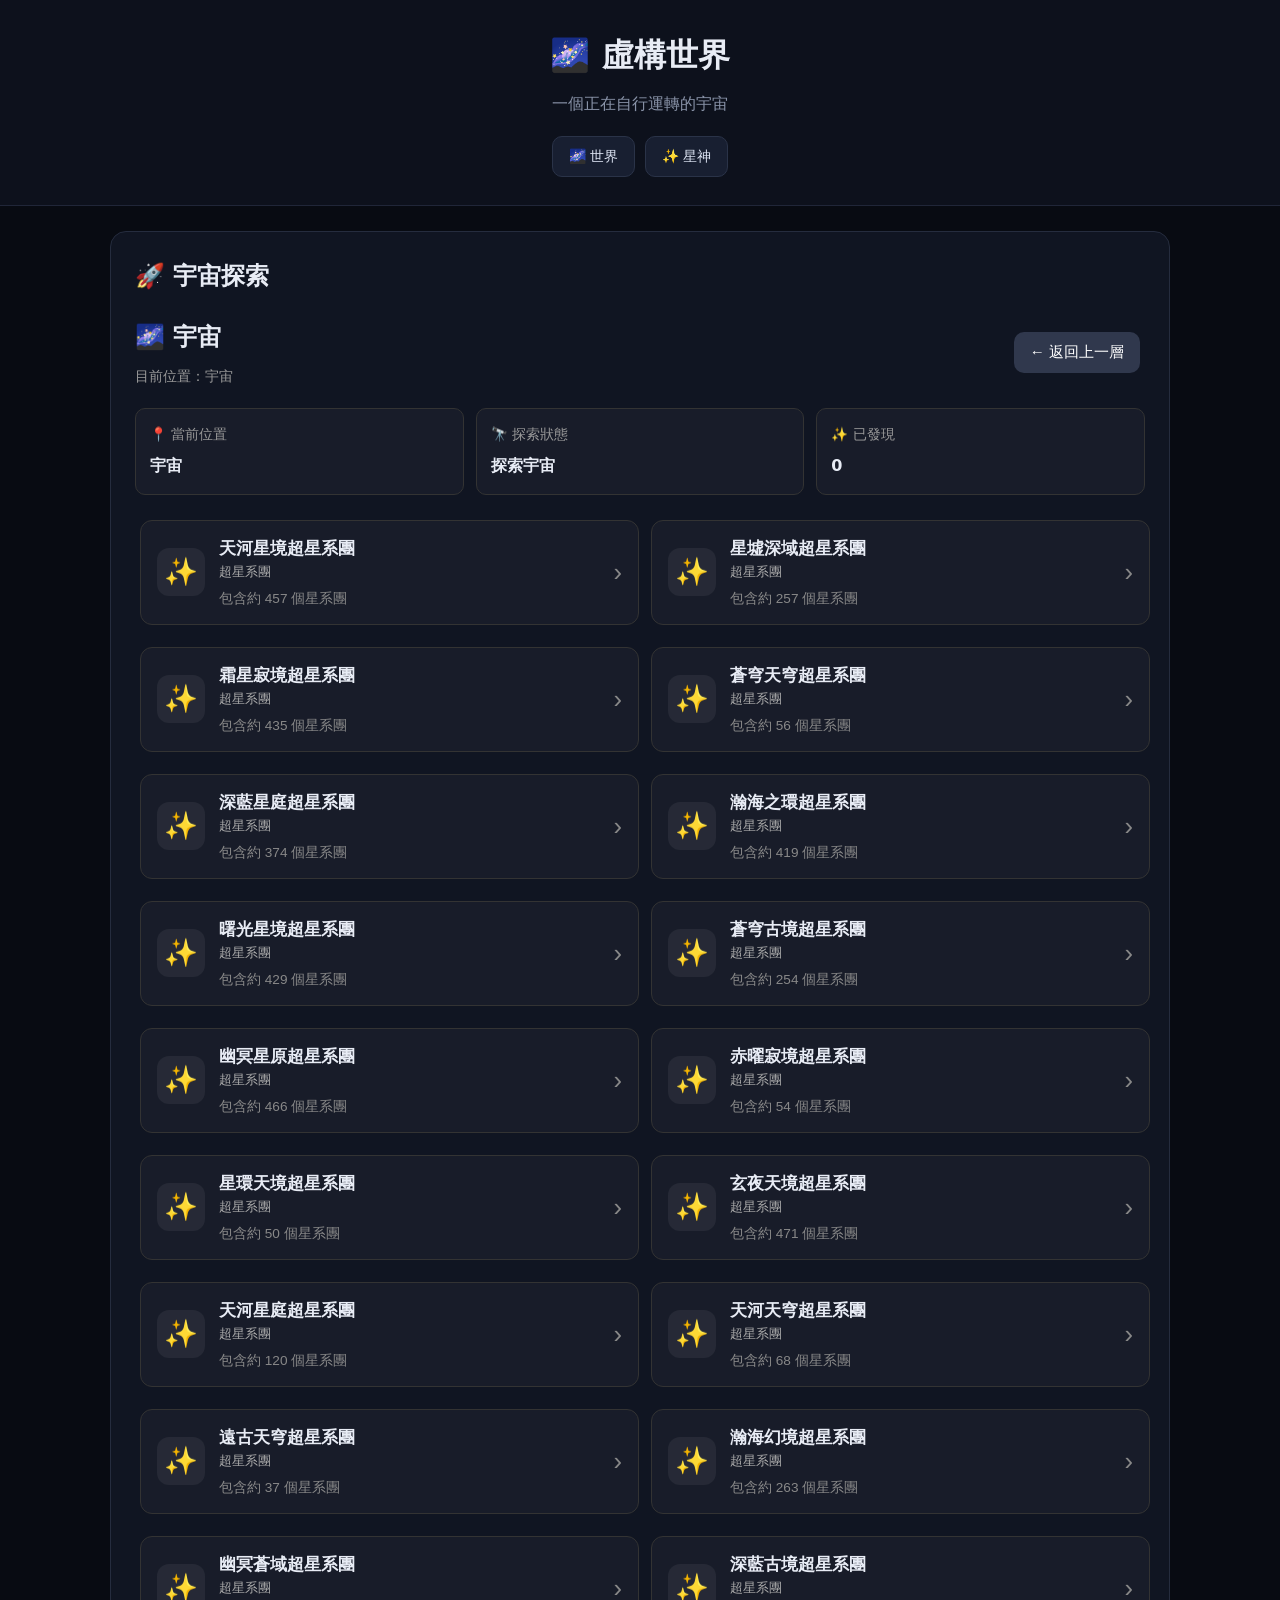
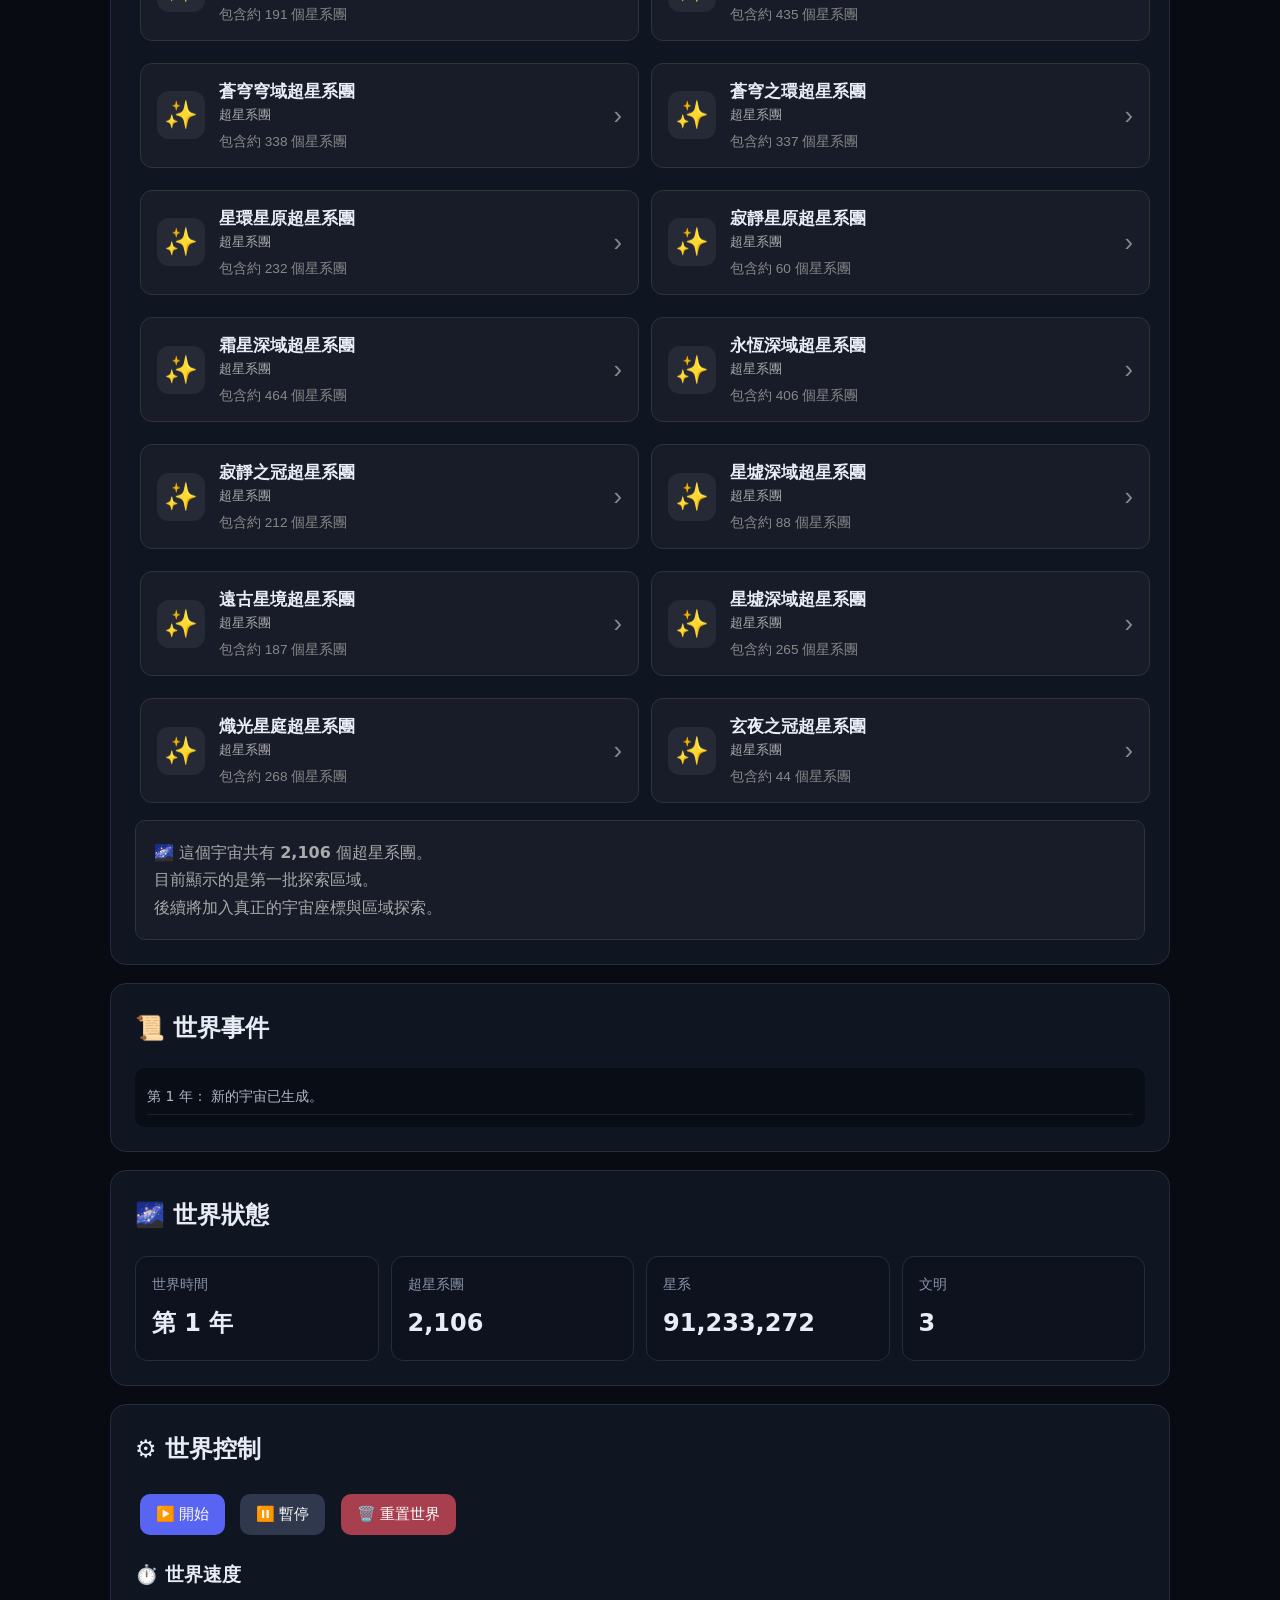
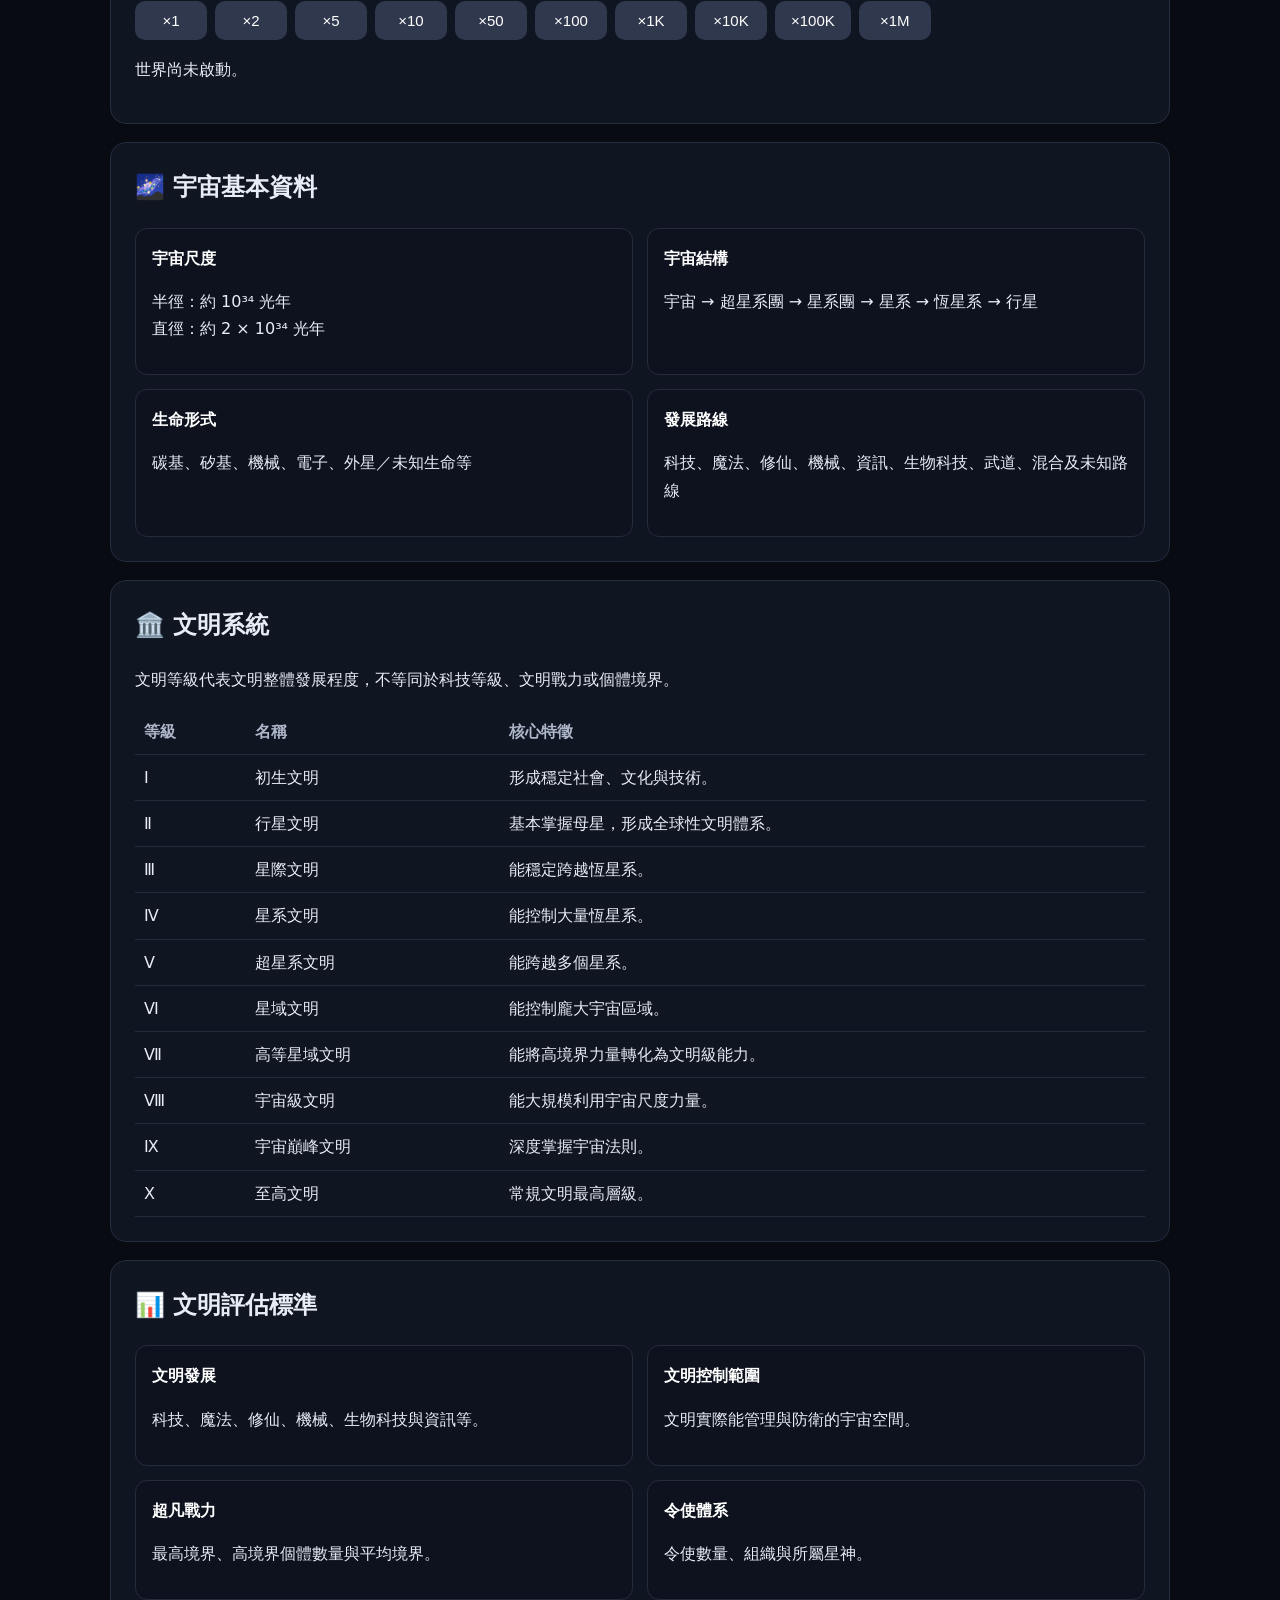
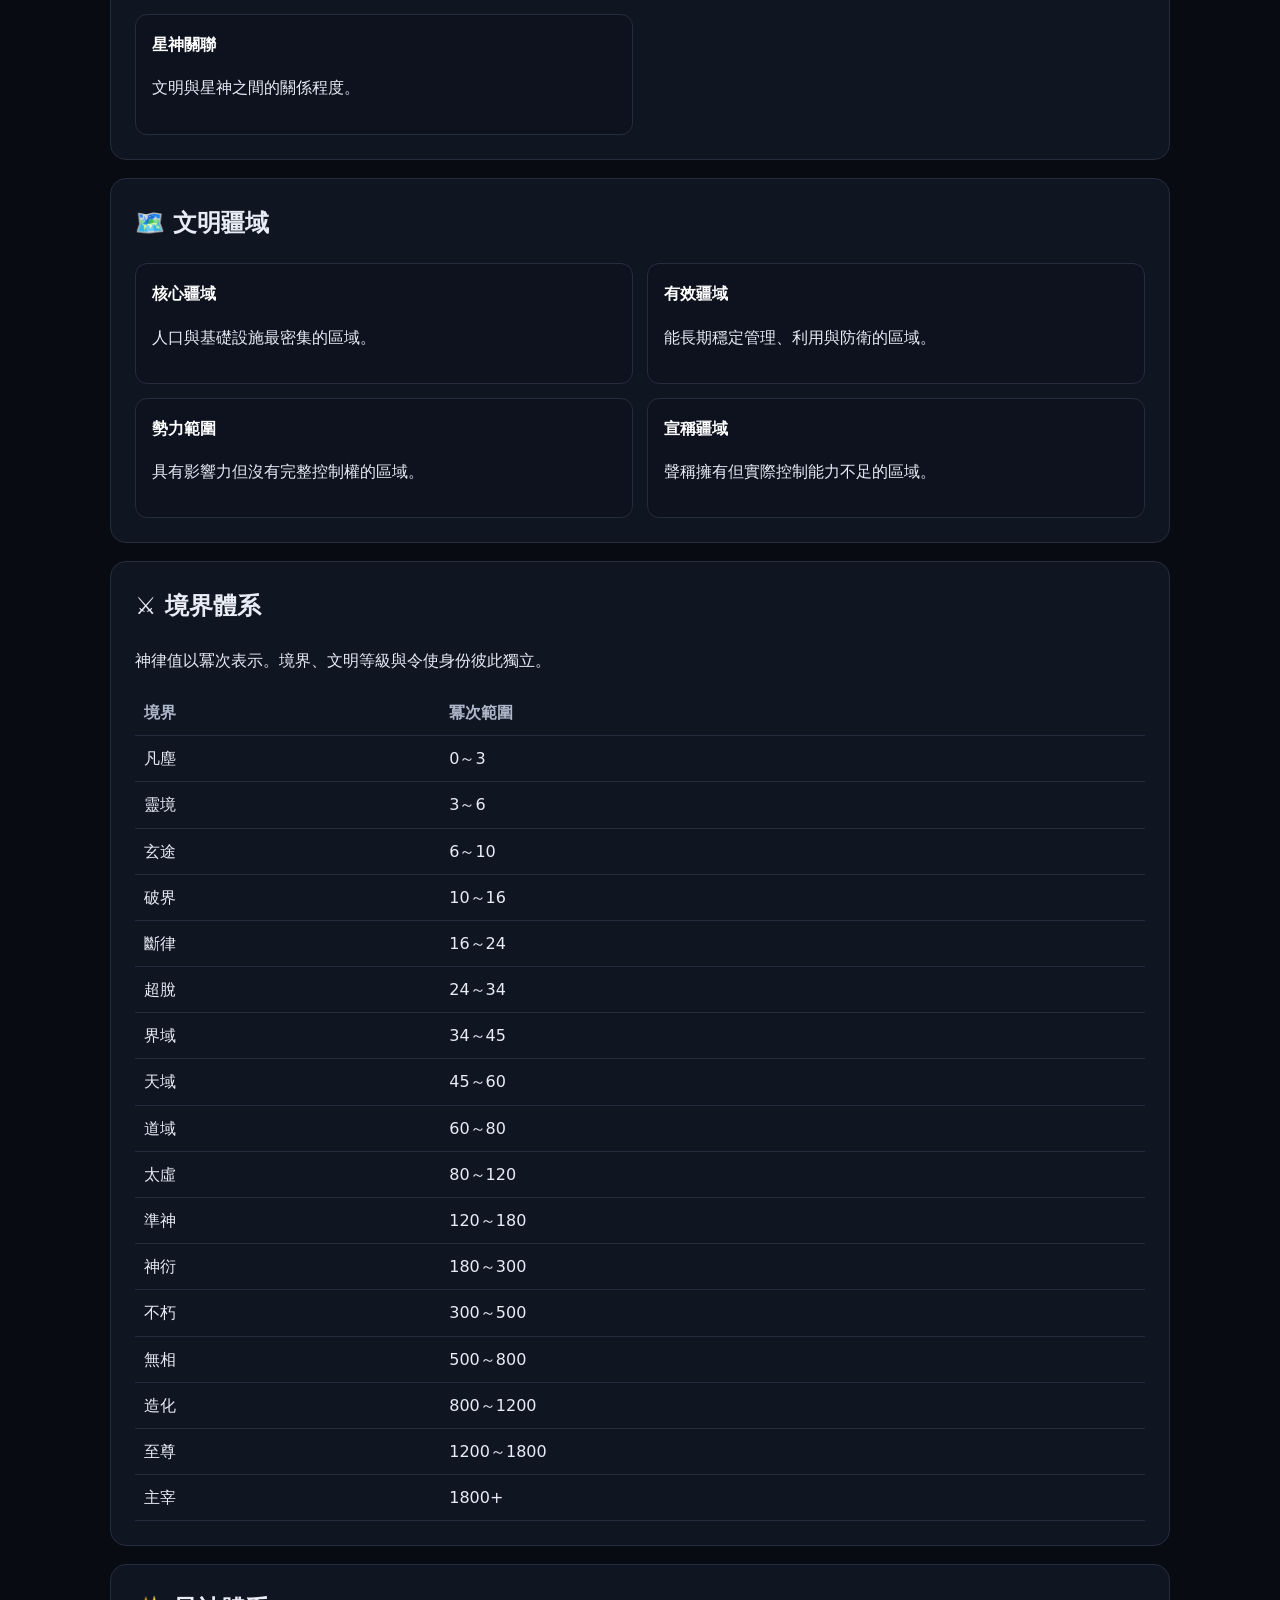
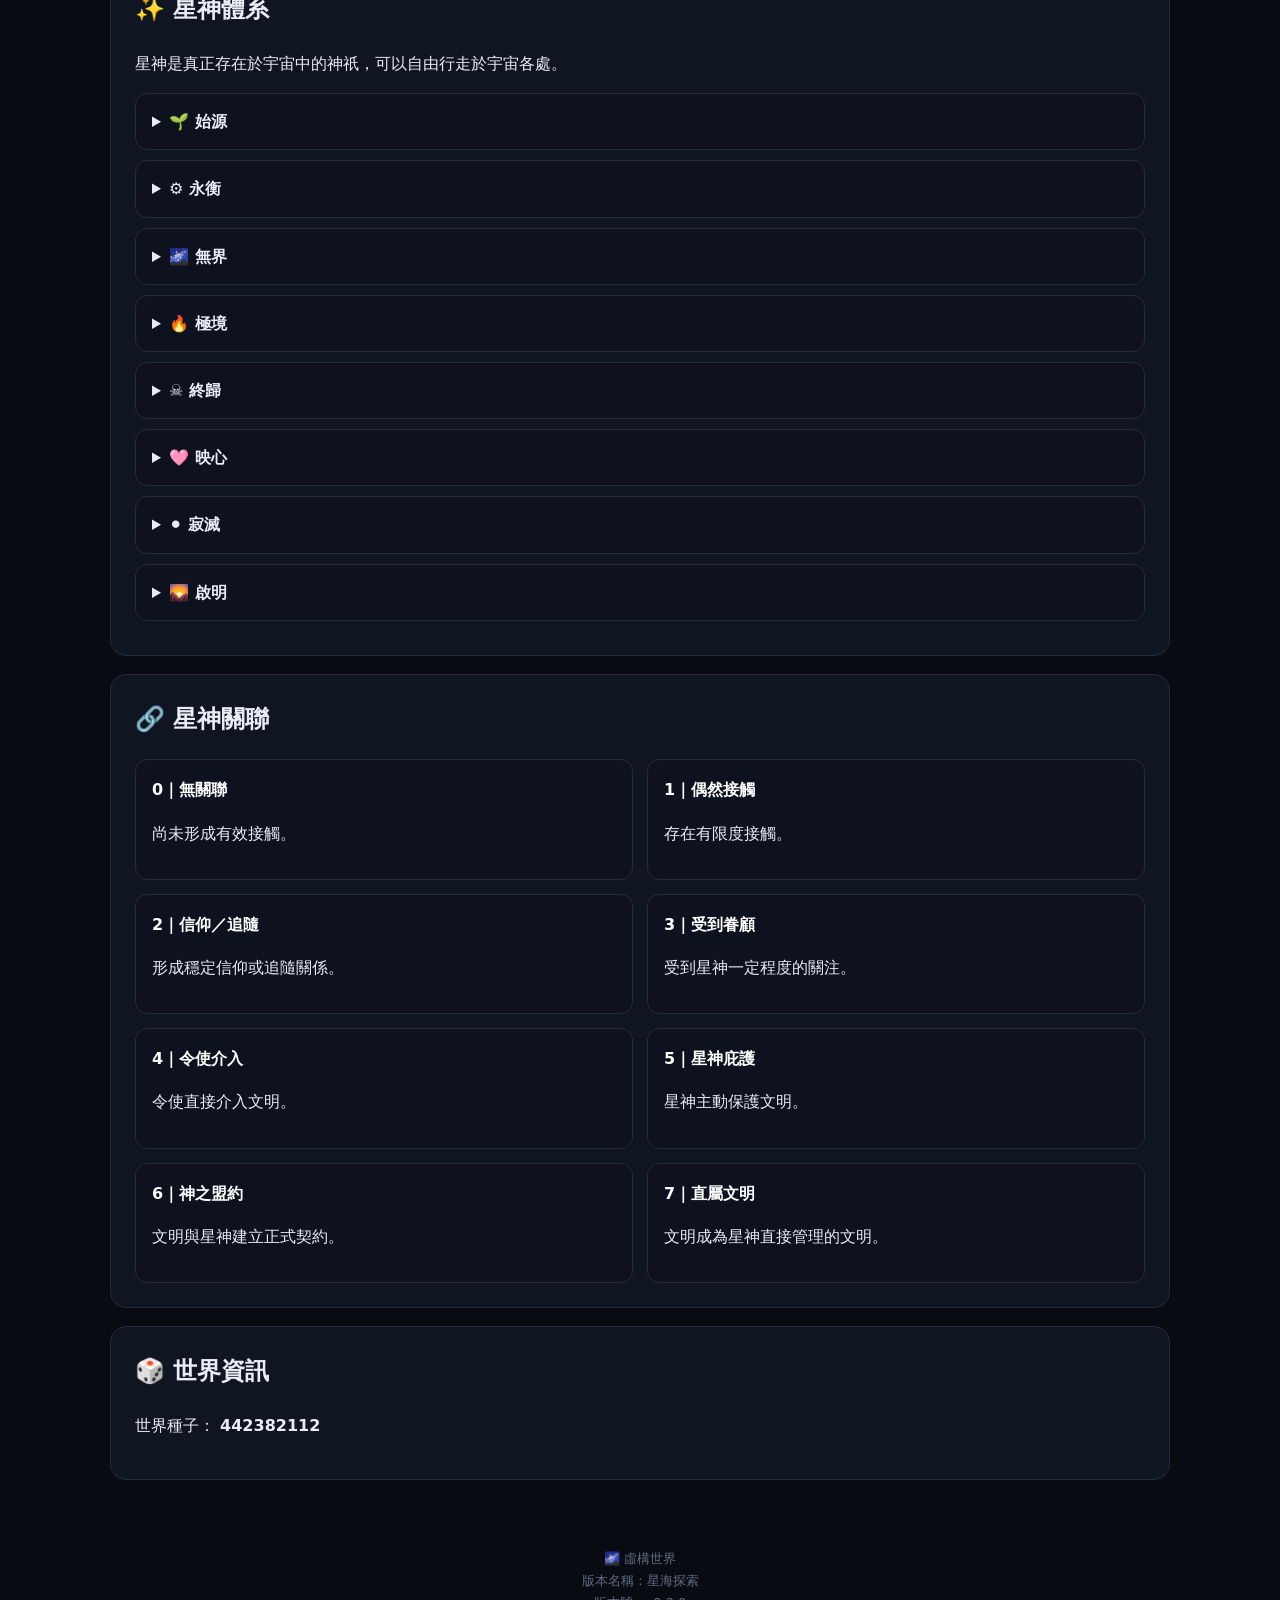
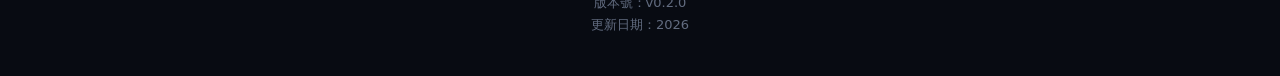
==== commit a297f3bb: "Update index.html" ====
--- a/index.html
+++ b/index.html
@@ -760,6 +760,7 @@
 </footer>
 
 <script src="js/celestial.js"></script>
+<script src="js/world.js"></script>
   
 <script>
 
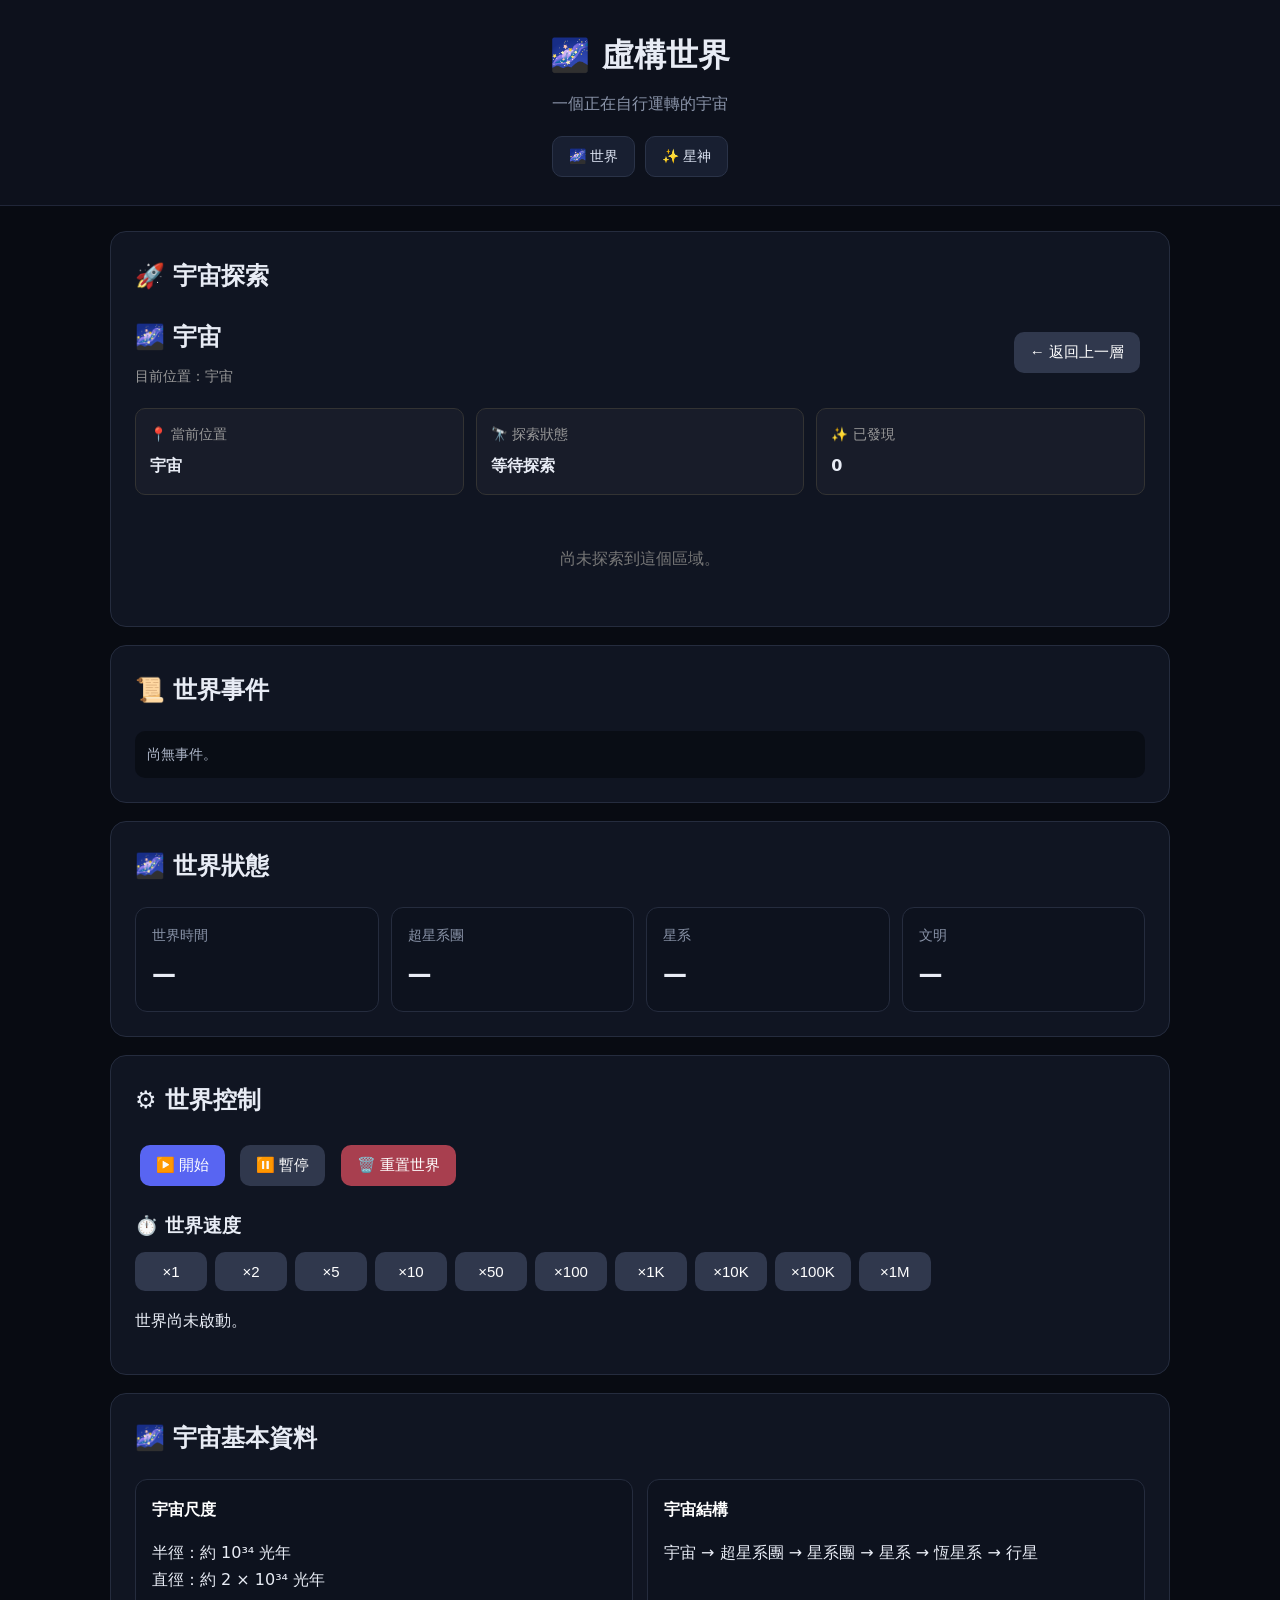
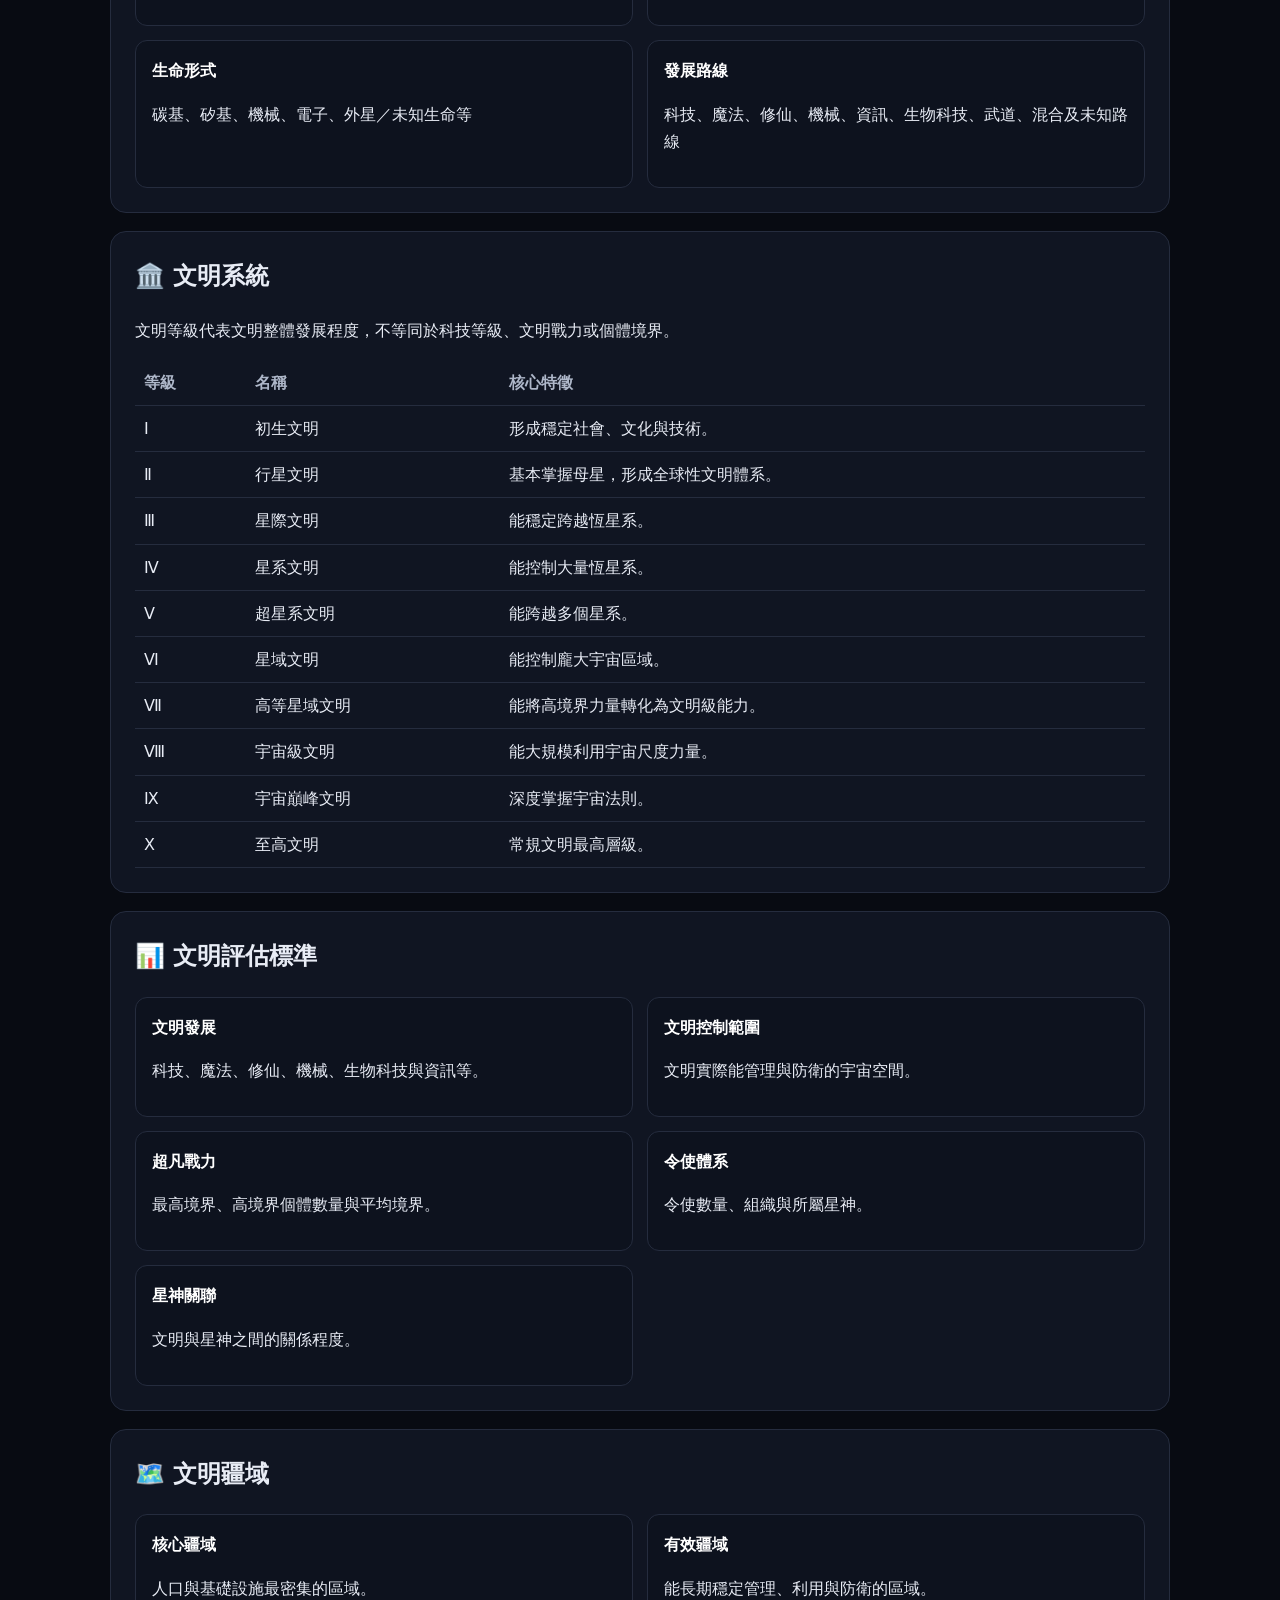
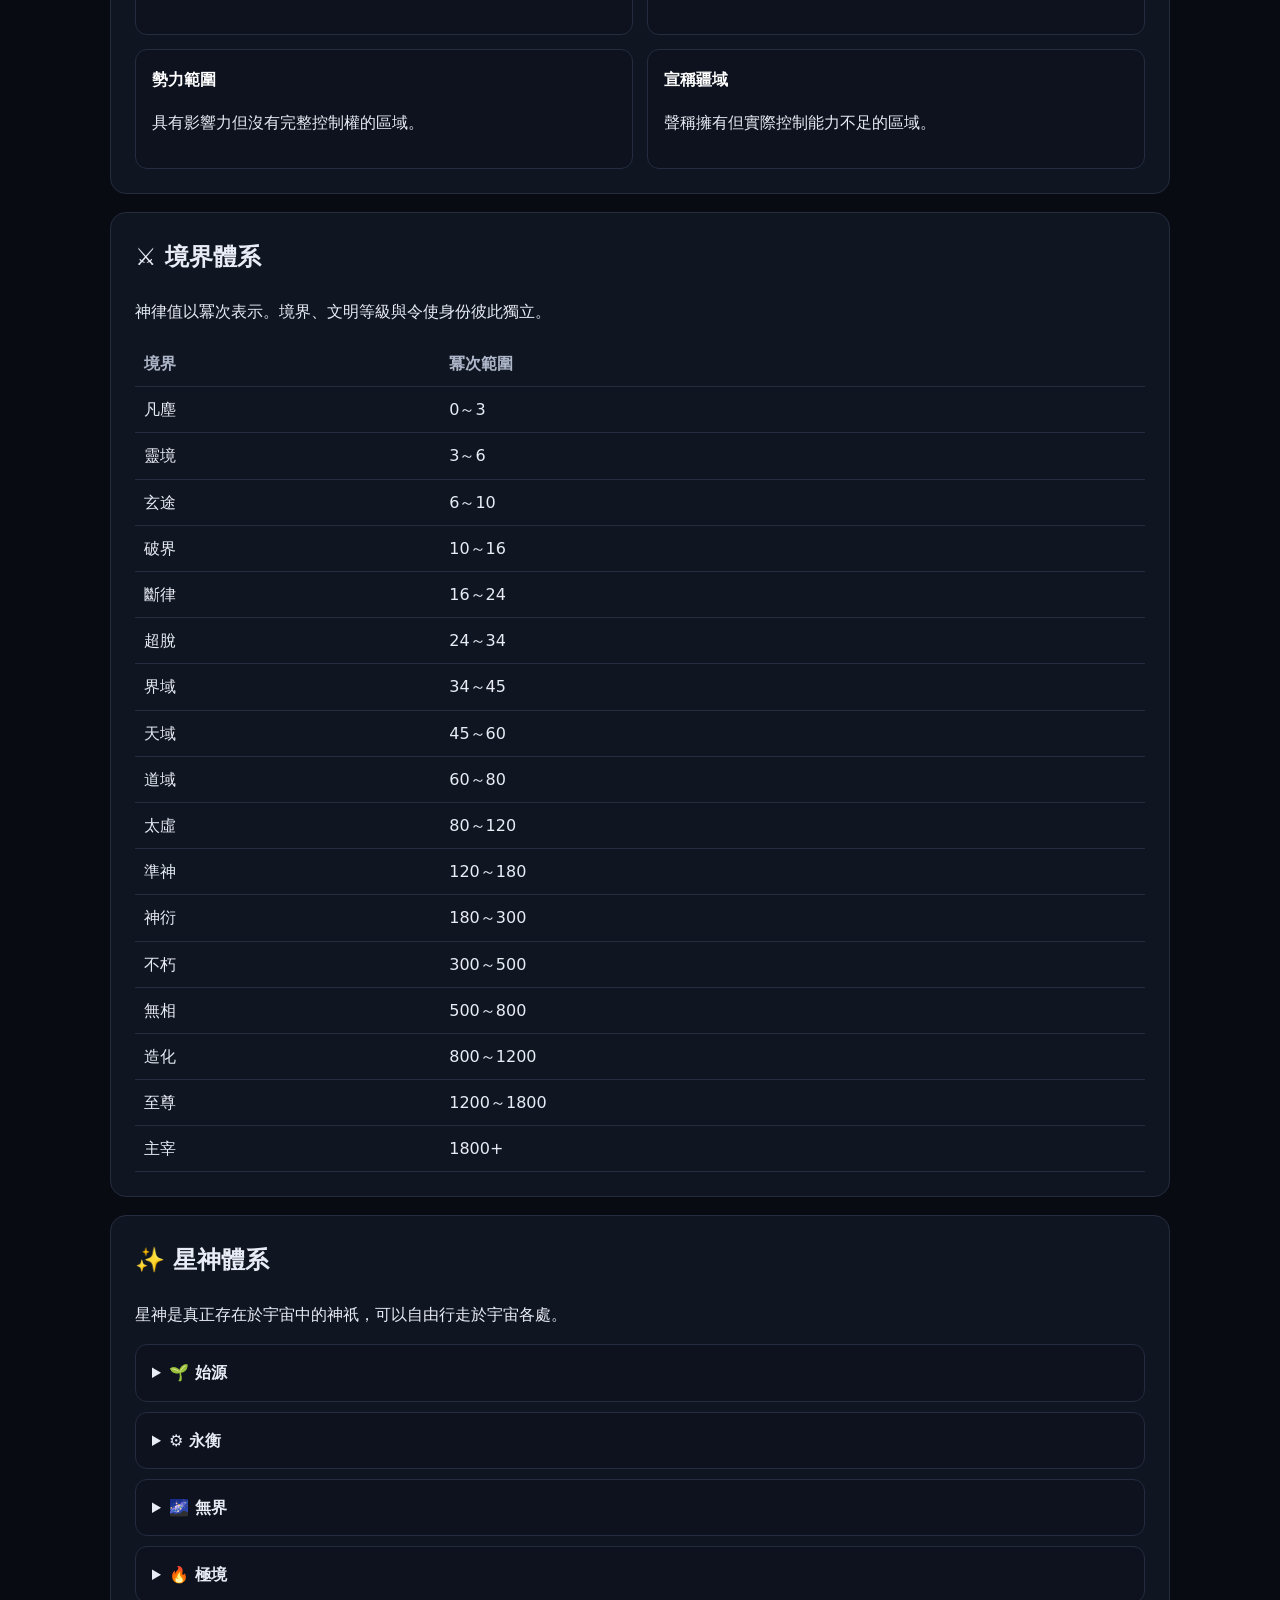
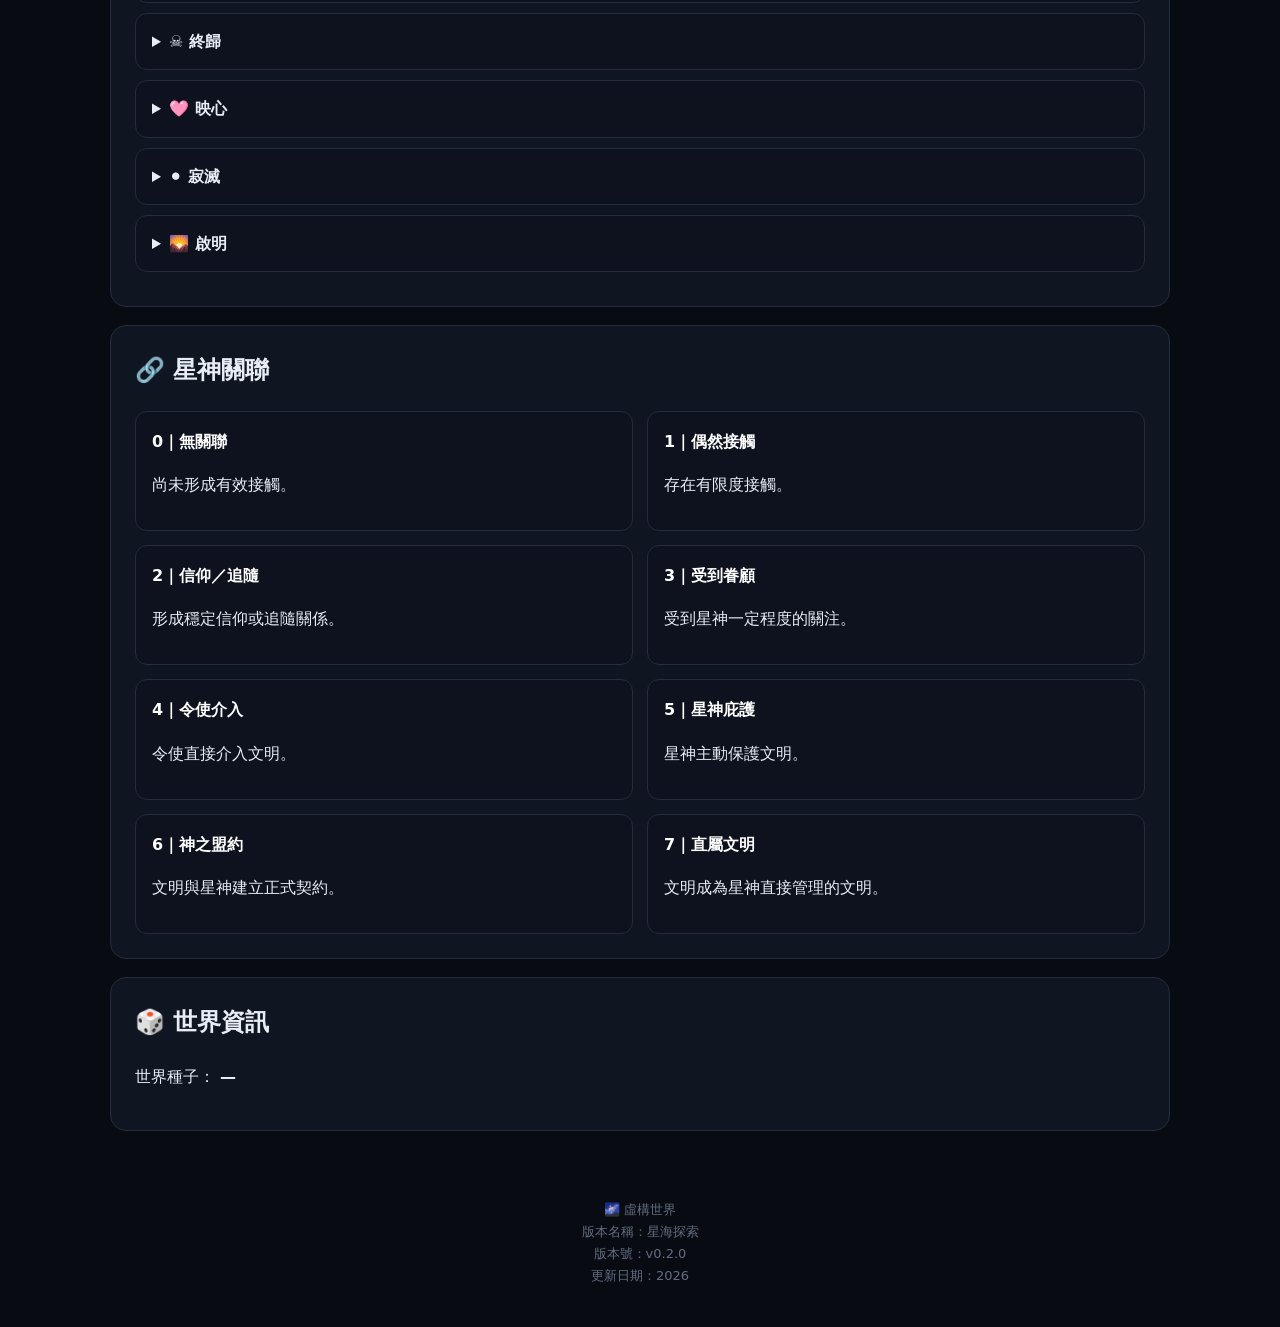
==== commit e9d89e63: "Update index.html" ====
--- a/index.html
+++ b/index.html
@@ -764,788 +764,6 @@
   
 <script>
 
-/* ==================================================
-   世界核心
-   ================================================== */
-
-const SAVE_KEY =
-  "fictional_universe_save";
-
-
-let world = null;
-
-let timer = null;
-
-let running = false;
-
-let speed = 1;
-
-
-/* ==================================================
-   種子亂數系統
-   ================================================== */
-
-/*
- * 這不是 Math.random()。
- *
- * 同一個種子 + 同一個 ID
- * 永遠會得到相同結果。
- */
-
-function hashString(text) {
-
-  let hash = 2166136261;
-
-  for (
-    let i = 0;
-    i < text.length;
-    i++
-  ) {
-
-    hash ^= text.charCodeAt(i);
-
-    hash +=
-      (hash << 1) +
-      (hash << 4) +
-      (hash << 7) +
-      (hash << 8) +
-      (hash << 24);
-
-  }
-
-  return hash >>> 0;
-
-}
-
-
-function seededRandom(seed, key) {
-
-  let value =
-    hashString(
-      String(seed) +
-      ":" +
-      String(key)
-    );
-
-  value += 0x6D2B79F5;
-
-  value =
-    Math.imul(
-      value ^
-      (value >>> 15),
-      value | 1
-    );
-
-  value ^=
-    value +
-    Math.imul(
-      value ^
-      (value >>> 7),
-      value | 61
-    );
-
-  return (
-    (
-      (value ^
-        (value >>> 14))
-      >>> 0
-    ) /
-    4294967296
-  );
-
-}
-
-
-function seededInteger(
-  seed,
-  key,
-  min,
-  max
-) {
-
-  return Math.floor(
-
-    seededRandom(
-      seed,
-      key
-    ) *
-    (max - min + 1)
-
-  ) + min;
-
-}
-
-
-/* ==================================================
-   世界生成
-   ================================================== */
-
-function randomSeed() {
-
-  return Math.floor(
-    Math.random() *
-    4294967295
-  );
-
-}
-
-
-function createWorld() {
-
-  const seed =
-    randomSeed();
-
-
-  /*
-   * 超星系團數量：
-   *
-   * 每個世界不同。
-   *
-   * 不是固定 3～10。
-   *
-   * 這裡先讓不同世界可以產生
-   * 50～5000 個超星系團。
-   *
-   * 未來改成真正宇宙尺度程序生成時，
-   * 可以再提高到更大的數量。
-   */
-
-  const superclusterCount =
-    seededInteger(
-      seed,
-      "universe-supercluster-count",
-      50,
-      5000
-    );
-
-
-  return {
-
-    year: 1,
-
-    seed: seed,
-
-    superclusters:
-      superclusterCount,
-
-    galaxies:
-  getUniverseGalaxyCount(seed),
-
-    civilizations:
-      seededInteger(
-        seed,
-        "civilizations",
-        3,
-        15
-      ),
-
-    events: [],
-
-    exploration: {
-
-  discovered: 0,
-
-  discoveredGalaxies: 0,
-
-  /*
-   * 不把所有宇宙內容全部存下來。
-   *
-   * 只記錄玩家真正探索過的部分。
-   */
-
-  discoveredObjects: {},
-
-  generated: {}
-
-}
-  };
-
-}
-
-
-/* ==================================================
-   存檔
-   ================================================== */
-
-function saveWorld() {
-
-  if (!world) return;
-
-  localStorage.setItem(
-    SAVE_KEY,
-    JSON.stringify(world)
-  );
-
-}
-
-
-/* ==================================================
-   載入世界
-   ================================================== */
-
-function loadWorld() {
-
-  const saved =
-    localStorage.getItem(
-      SAVE_KEY
-    );
-
-
-  if (saved) {
-
-    try {
-
-      world =
-        JSON.parse(saved);
-
-
-/*
- * 舊版本存檔相容
- */
-
-if (!world.exploration) {
-
-  world.exploration = {
-
-    discovered: 0,
-
-    discoveredGalaxies: 0,
-
-    discoveredObjects: {},
-
-    generated: {}
-
-  };
-
-}
-
-
-if (
-  typeof world.exploration.discoveredGalaxies
-  !== "number"
-) {
-
-  world.exploration.discoveredGalaxies = 0;
-
-}
-
-
-      if (
-        typeof
-        world.exploration.discovered
-        !== "number"
-      ) {
-
-        world.exploration.discovered = 0;
-
-      }
-
-
-      if (
-        !world.exploration.discoveredObjects
-      ) {
-
-        world.exploration.discoveredObjects = {};
-
-      }
-
-
-      if (
-        !world.exploration.generated
-      ) {
-
-        world.exploration.generated = {};
-
-      }
-
-
-      /*
-       * 舊版本如果只有 3～10 個超星系團，
-       * 不直接修改舊世界。
-       *
-       * 只有「重置世界」後的新世界
-       * 才使用 v0.2.0 的新生成規則。
-       */
-
-
-      addEvent(
-        "世界存檔已載入。"
-      );
-
-    }
-
-    catch {
-
-      world =
-        createWorld();
-
-      addEvent(
-        "存檔損壞，已建立新世界。"
-      );
-
-    }
-
-  }
-
-  else {
-
-    world =
-      createWorld();
-
-    addEvent(
-      "新的宇宙已生成。"
-    );
-
-    saveWorld();
-
-  }
-
-
-  updateDisplay();
-
-}
-
-
-/* ==================================================
-   世界顯示
-   ================================================== */
-
-function updateDisplay() {
-
-  if (!world) return;
-
-
-  document.getElementById(
-    "worldYear"
-  ).textContent =
-    "第 " +
-    world.year +
-    " 年";
-
-
-  document.getElementById(
-    "superclusters"
-  ).textContent =
-    world.superclusters.toLocaleString();
-
-
-  /*
-   * 目前星系總數會隨探索逐步建立。
-   */
-
-  document.getElementById(
-    "galaxies"
-  ).textContent =
-    world.galaxies.toLocaleString();
-
-
-  document.getElementById(
-    "civilizations"
-  ).textContent =
-    world.civilizations.toLocaleString();
-
-
-  document.getElementById(
-    "worldSeed"
-  ).textContent =
-    world.seed;
-
-}
-
-
-/* ==================================================
-   世界事件
-   ================================================== */
-
-function addEvent(text) {
-
-  if (!world) return;
-
-
-  world.events.unshift(
-
-    "第 " +
-    world.year +
-    " 年： " +
-    text
-
-  );
-
-
-  if (
-    world.events.length > 50
-  ) {
-
-    world.events.pop();
-
-  }
-
-
-  const log =
-    document.getElementById(
-      "eventLog"
-    );
-
-
-  if (!log) return;
-
-
-  log.innerHTML =
-    world.events
-      .map(
-        event =>
-          `<div class="event">${event}</div>`
-      )
-      .join("");
-
-}
-
-
-/* ==================================================
-   世界時間
-   ================================================== */
-
-function simulateYears(years) {
-
-  if (!world) return;
-
-  /*
-   * ================================================
-   * 批次宇宙模擬
-   * ================================================
-   *
-   * 不逐年執行，避免 ×1M 造成大量迴圈。
-   *
-   * years = 這一次宇宙實際經過的年份
-   */
-
-
-  const elapsedYears =
-    Math.max(
-      0,
-      Math.floor(years)
-    );
-
-
-  if (elapsedYears <= 0) {
-    return;
-  }
-
-
-  /*
-   * ================================================
-   * 1. 推進宇宙時間
-   * ================================================
-   */
-
-  world.year += elapsedYears;
-
-
-  /*
-   * ================================================
-   * 2. 文明演化
-   * ================================================
-   *
-   * 每 100 年作為一個文明演化週期。
-   *
-   * 不是真的執行：
-   *
-   * 100 年 → 1 次
-   * 1,000,000 年 → 10,000 次
-   *
-   * 而是直接用機率計算整段時間的結果。
-   */
-
-  const civilizationCycles =
-    elapsedYears / 100;
-
-
-  /*
-   * 新文明形成率
-   *
-   * 平均每 100 年有 8% 的機會
-   * 形成一個新文明。
-   */
-
-  const expectedBirths =
-    civilizationCycles * 0.08;
-
-
-  /*
-   * 文明消失率
-   *
-   * 平均每 100 年有 4% 的機會
-   * 發生一次文明消亡。
-   */
-
-  const expectedDeaths =
-    civilizationCycles * 0.04;
-
-
-  /*
-   * 使用 Poisson 式批次抽樣。
-   *
-   * 這樣不需要真的執行幾千、幾萬甚至
-   * 幾百萬次迴圈。
-   */
-
-  function randomPoisson(lambda) {
-
-    if (lambda <= 0) {
-      return 0;
-    }
-
-
-    /*
-     * lambda 很大時，
-     * 使用常態近似避免大量迴圈。
-     */
-
-    if (lambda > 30) {
-
-      const u1 =
-        Math.max(
-          Math.random(),
-          Number.EPSILON
-        );
-
-      const u2 =
-        Math.random();
-
-      const z =
-        Math.sqrt(
-          -2 *
-          Math.log(u1)
-        ) *
-        Math.cos(
-          2 *
-          Math.PI *
-          u2
-        );
-
-      return Math.max(
-        0,
-        Math.round(
-          lambda +
-          Math.sqrt(lambda) * z
-        )
-      );
-
-    }
-
-
-    /*
-     * lambda 較小時使用
-     * Knuth Poisson sampling。
-     */
-
-    const limit =
-      Math.exp(-lambda);
-
-    let product = 1;
-    let count = 0;
-
-    do {
-
-      count++;
-
-      product *=
-        Math.random();
-
-    } while (
-      product > limit
-    );
-
-    return count - 1;
-  }
-
-
-  /*
-   * 計算這段時間實際形成多少文明。
-   */
-
-  const births =
-    randomPoisson(
-      expectedBirths
-    );
-
-
-  /*
-   * 計算這段時間實際消失多少文明。
-   */
-
-  const deaths =
-    randomPoisson(
-      expectedDeaths
-    );
-
-
-  /*
-   * 更新文明數量。
-   */
-
-  world.civilizations =
-    Math.max(
-      1,
-      world.civilizations +
-      births -
-      Math.min(
-        deaths,
-        Math.max(
-          0,
-          world.civilizations +
-          births -
-          1
-        )
-      )
-    );
-
-
-  /*
-   * ================================================
-   * 3. 宇宙事件
-   * ================================================
-   *
-   * 每 100 年平均有 3% 的機會
-   * 發生一次大型未知事件。
-   */
-
-  const eventLambda =
-    civilizationCycles * 0.03;
-
-
-  const eventCount =
-    randomPoisson(
-      eventLambda
-    );
-
-
-  /*
-   * 不把幾千、幾萬個事件全部塞進畫面。
-   *
-   * 只顯示最多 5 個代表事件。
-   */
-
-  const displayedEvents =
-    Math.min(
-      eventCount,
-      5
-    );
-
-
-  for (
-    let i = 0;
-    i < displayedEvents;
-    i++
-  ) {
-
-    addEvent(
-      "宇宙中發生了一次未知事件。"
-    );
-
-  }
-
-
-  /*
-   * 如果實際發生的事件很多，
-   * 額外告訴玩家這是一批事件。
-   */
-
-  if (
-    eventCount > displayedEvents
-  ) {
-
-    addEvent(
-      `在這段時間內，宇宙還發生了 ${eventCount - displayedEvents} 次其他事件。`
-    );
-
-  }
-
-
-  /*
-   * ================================================
-   * 4. 儲存與畫面更新
-   * ================================================
-   */
-
-  saveWorld();
-
-  updateDisplay();
-
-}
-
-
-/* ==================================================
-   世界控制
-   ================================================== */
-
-function startWorld() {
-
-  if (running) return;
-
-
-  running = true;
-
-
-  document.getElementById(
-    "worldStatus"
-  ).textContent =
-    "世界正在運轉……";
-
-
-  runTimer();
-
-}
-
-
-function pauseWorld() {
-
-  running = false;
-
-
-  clearTimeout(timer);
-
-
-  document.getElementById(
-    "worldStatus"
-  ).textContent =
-    "世界已暫停。";
-
-}
-
-
-function runTimer() {
-
-  if (!running) return;
-
-
-  simulateYears(
-    speed
-  );
-
-
-  timer =
-    setTimeout(
-      runTimer,
-      1000
-    );
-
-}
-
-
-function setSpeed(newSpeed) {
-
-  speed =
-    newSpeed;
-
-
-  document.getElementById(
-    "worldStatus"
-  ).textContent =
-    "世界運轉速度：×" +
-    speed.toLocaleString();
-
-}
 
 
 /* ==================================================
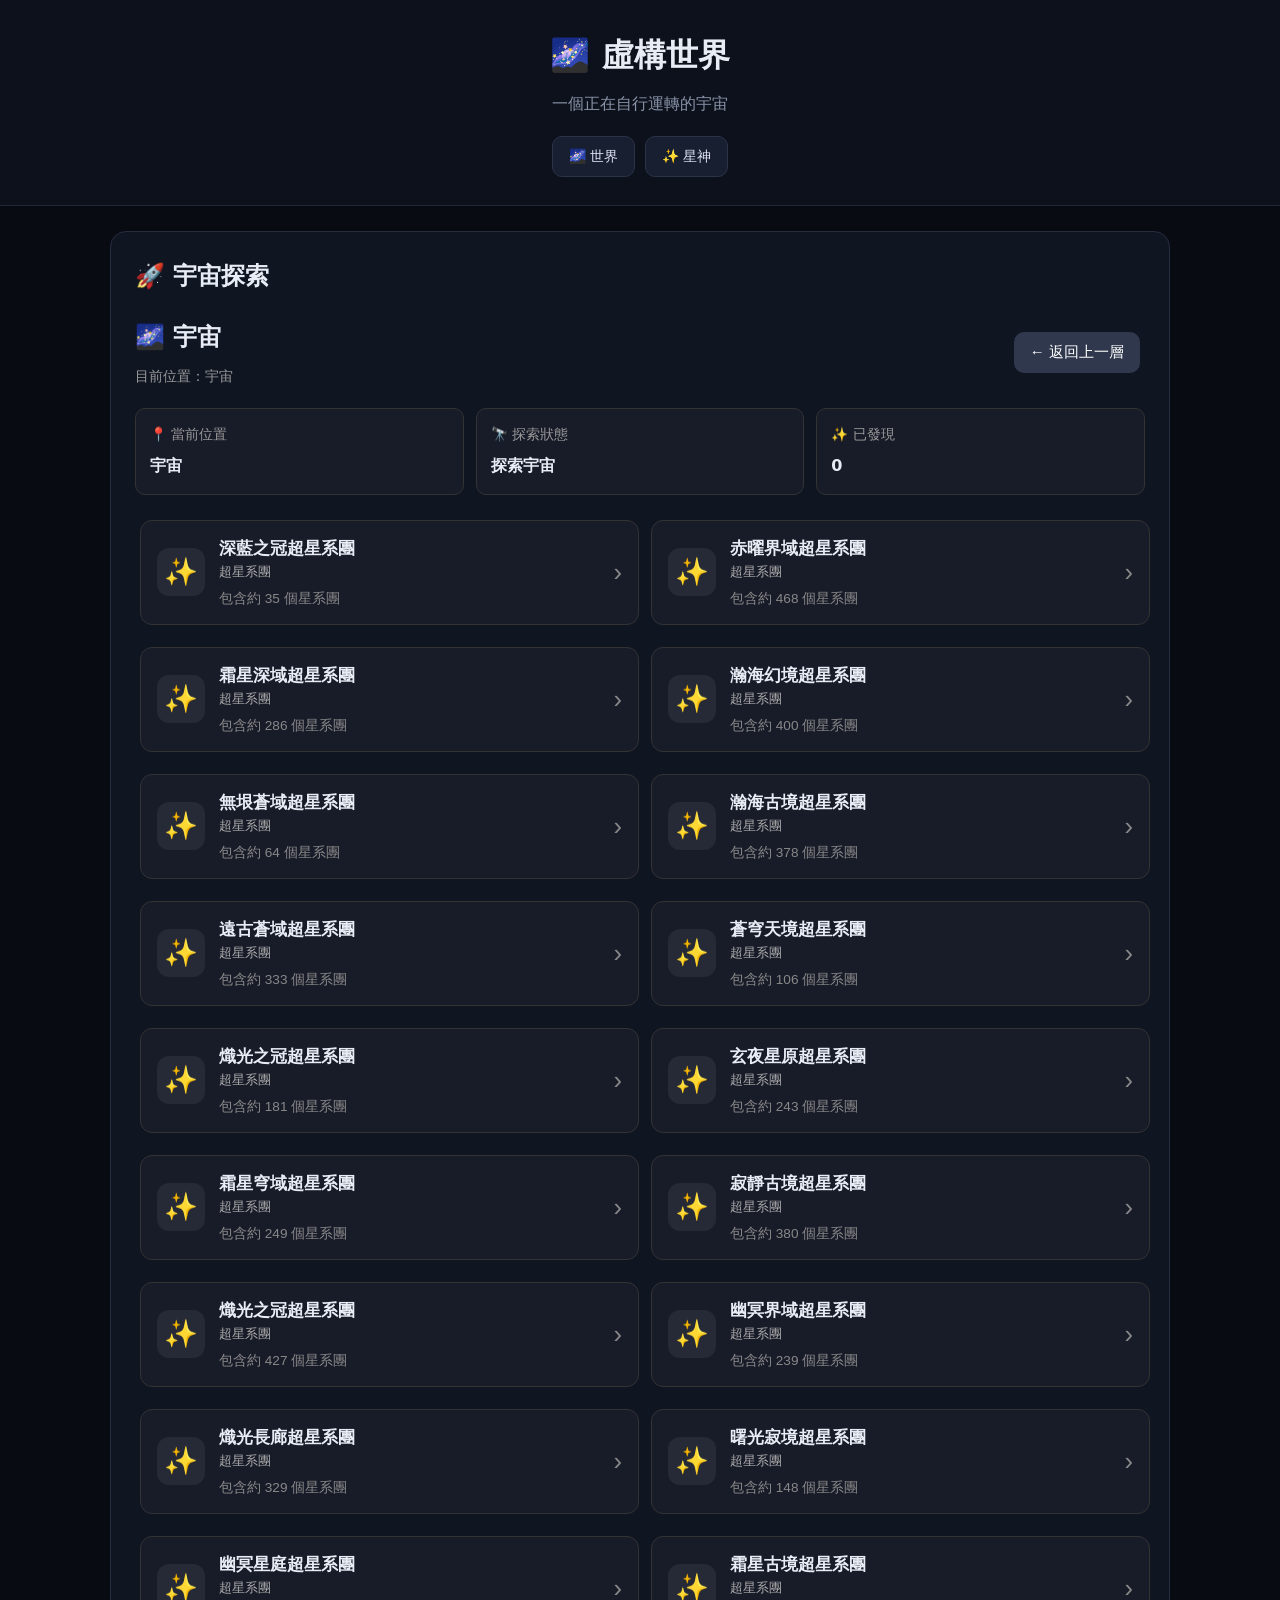
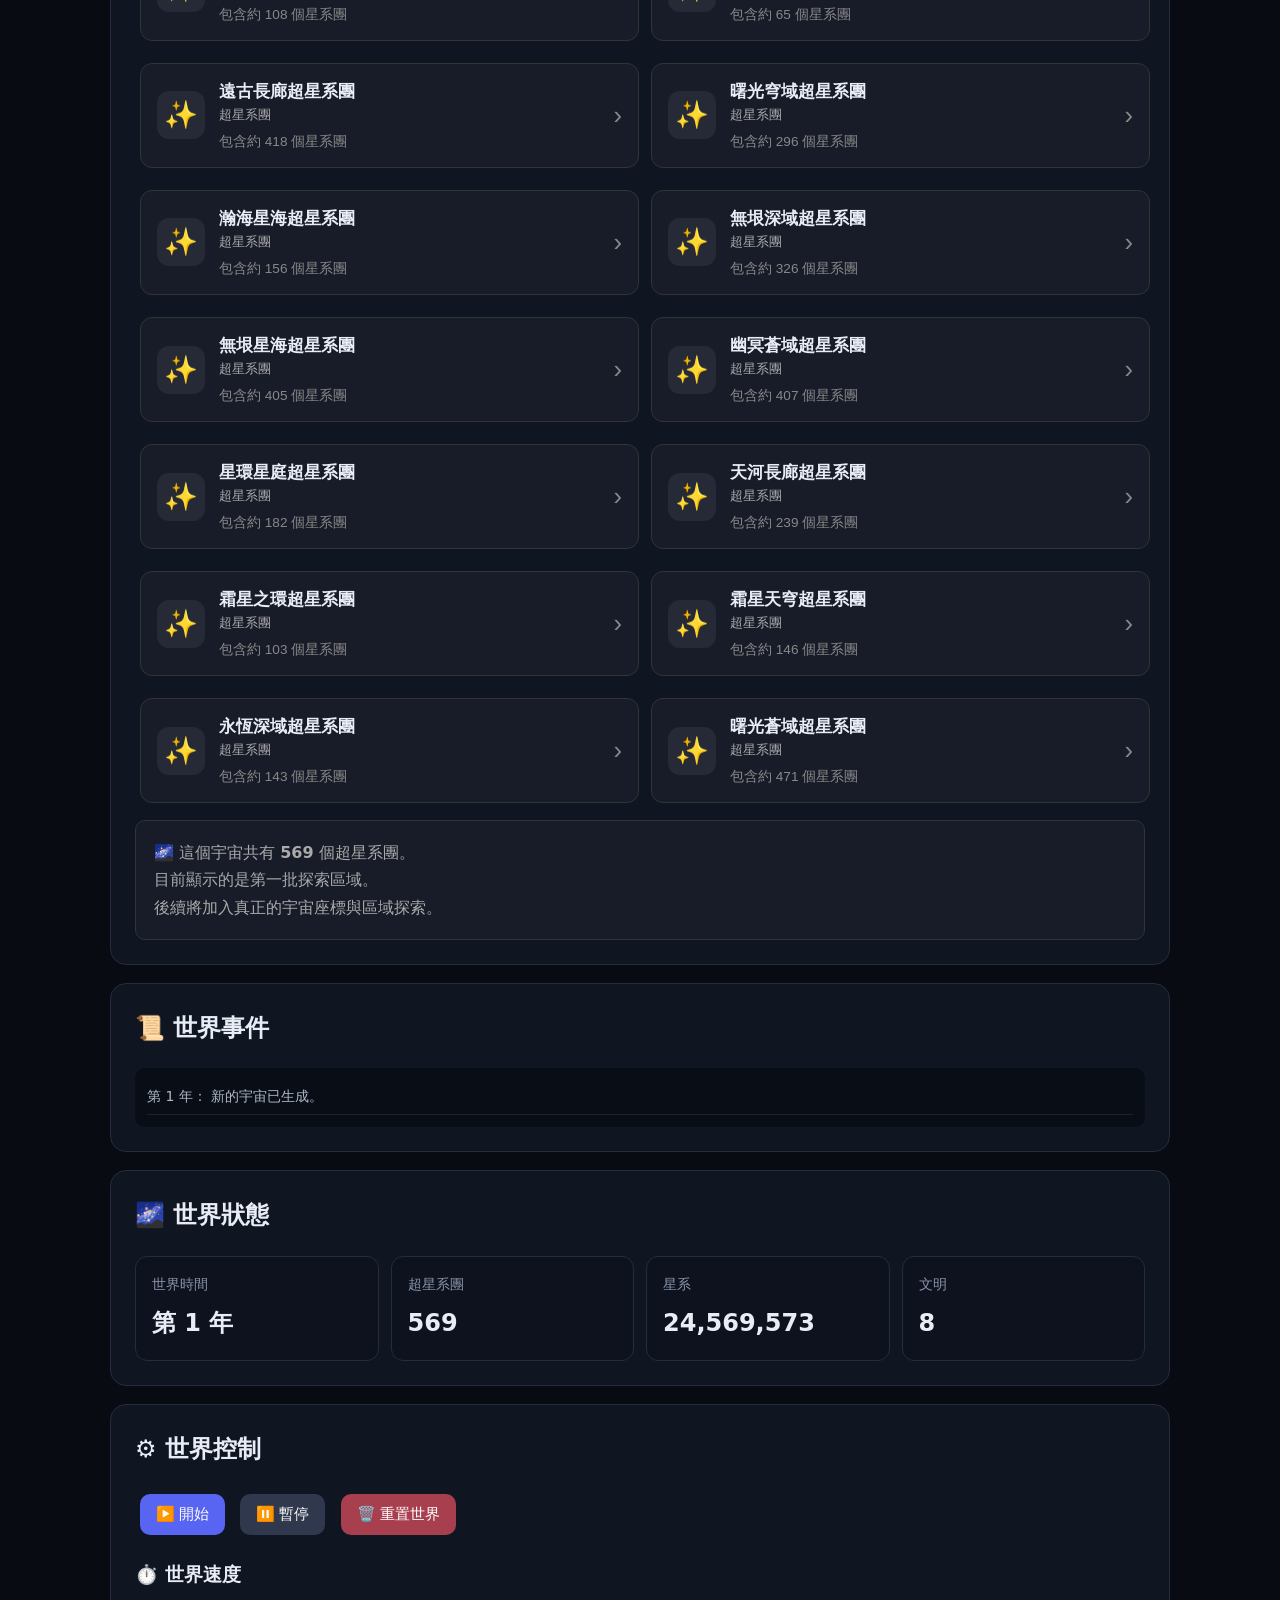
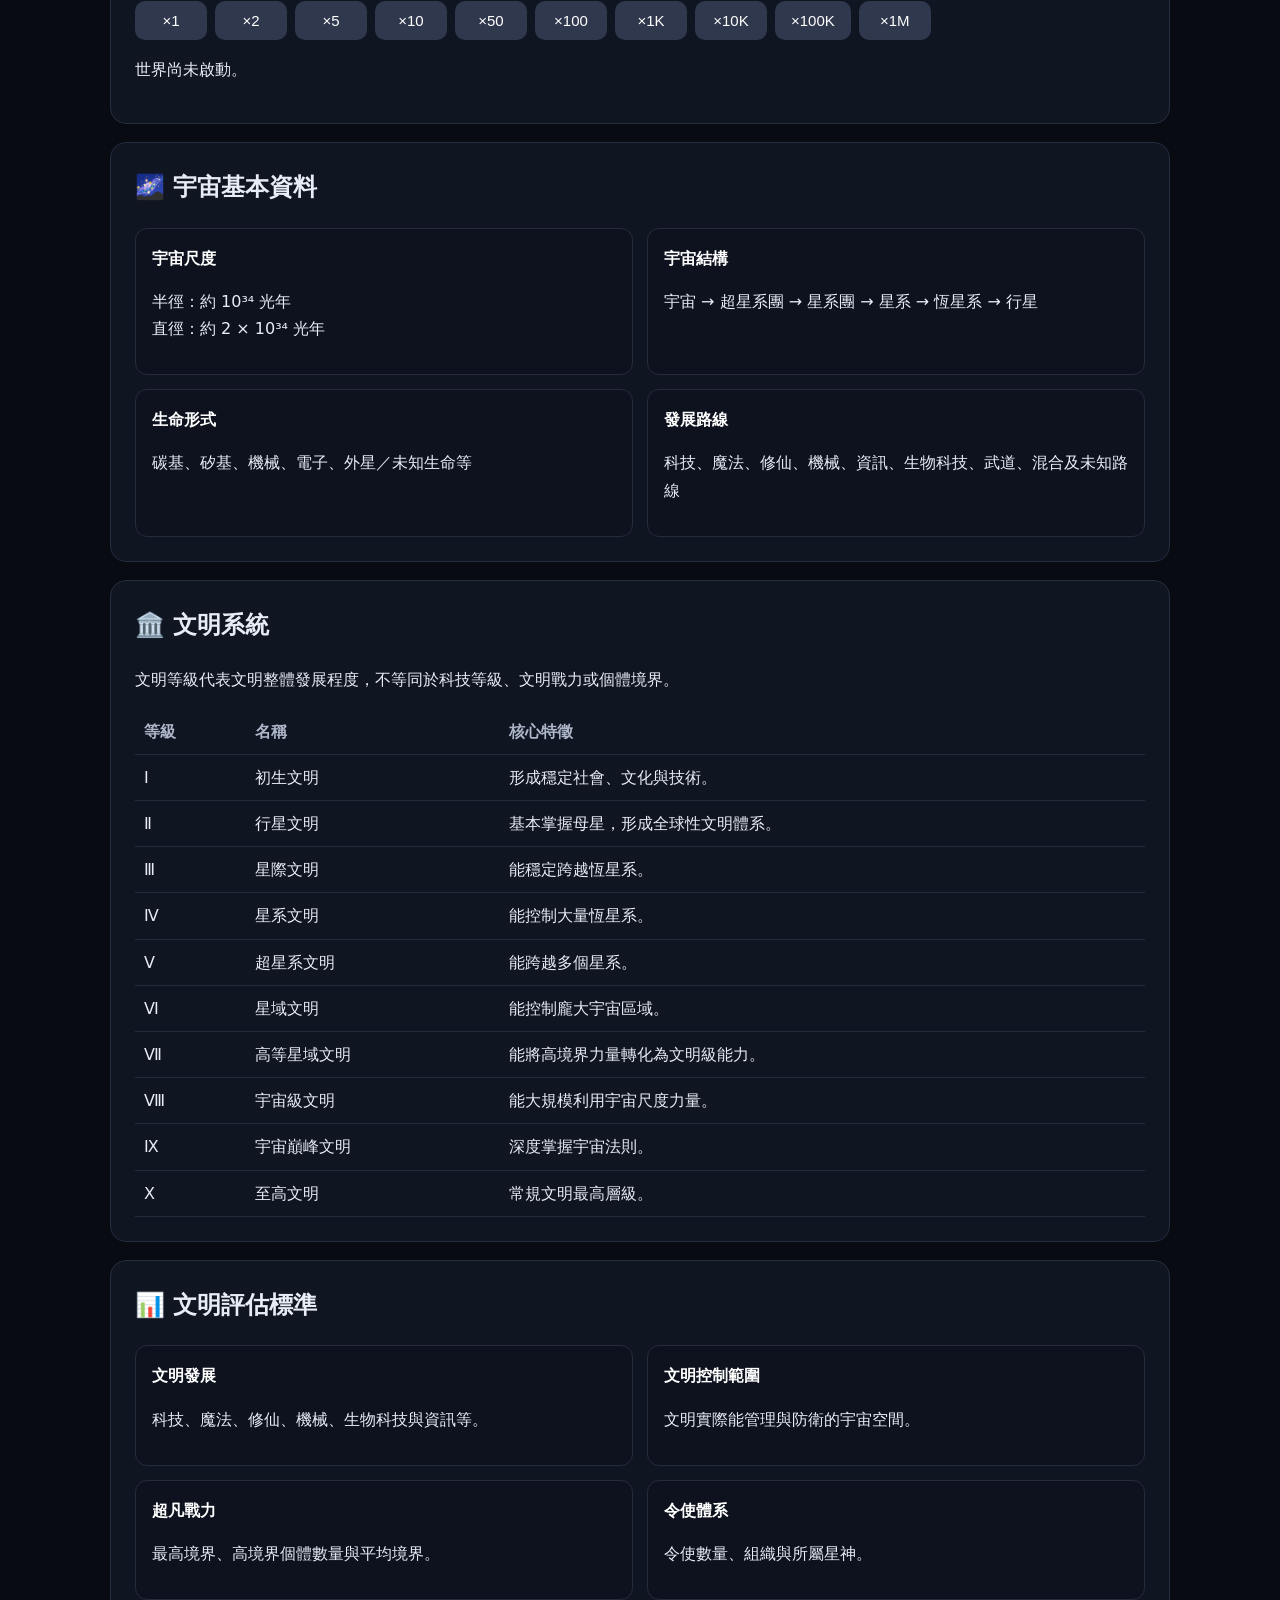
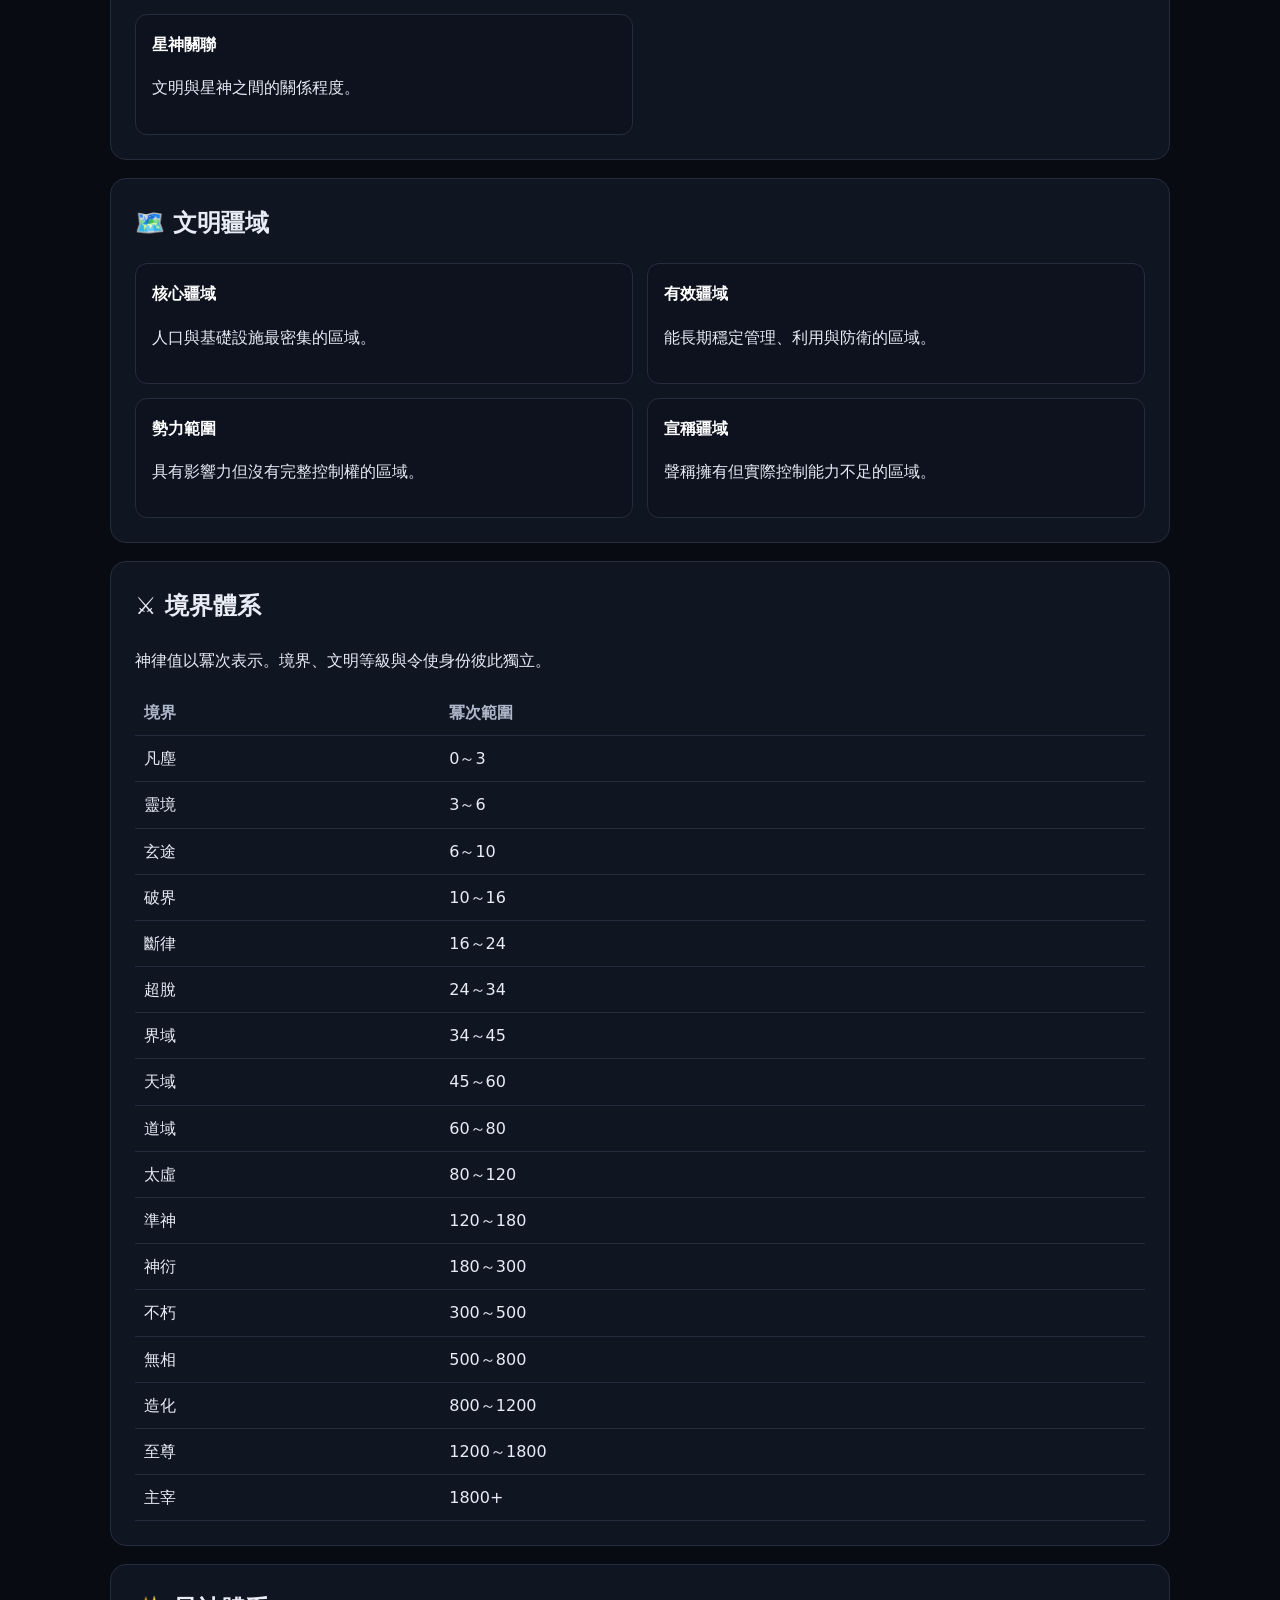
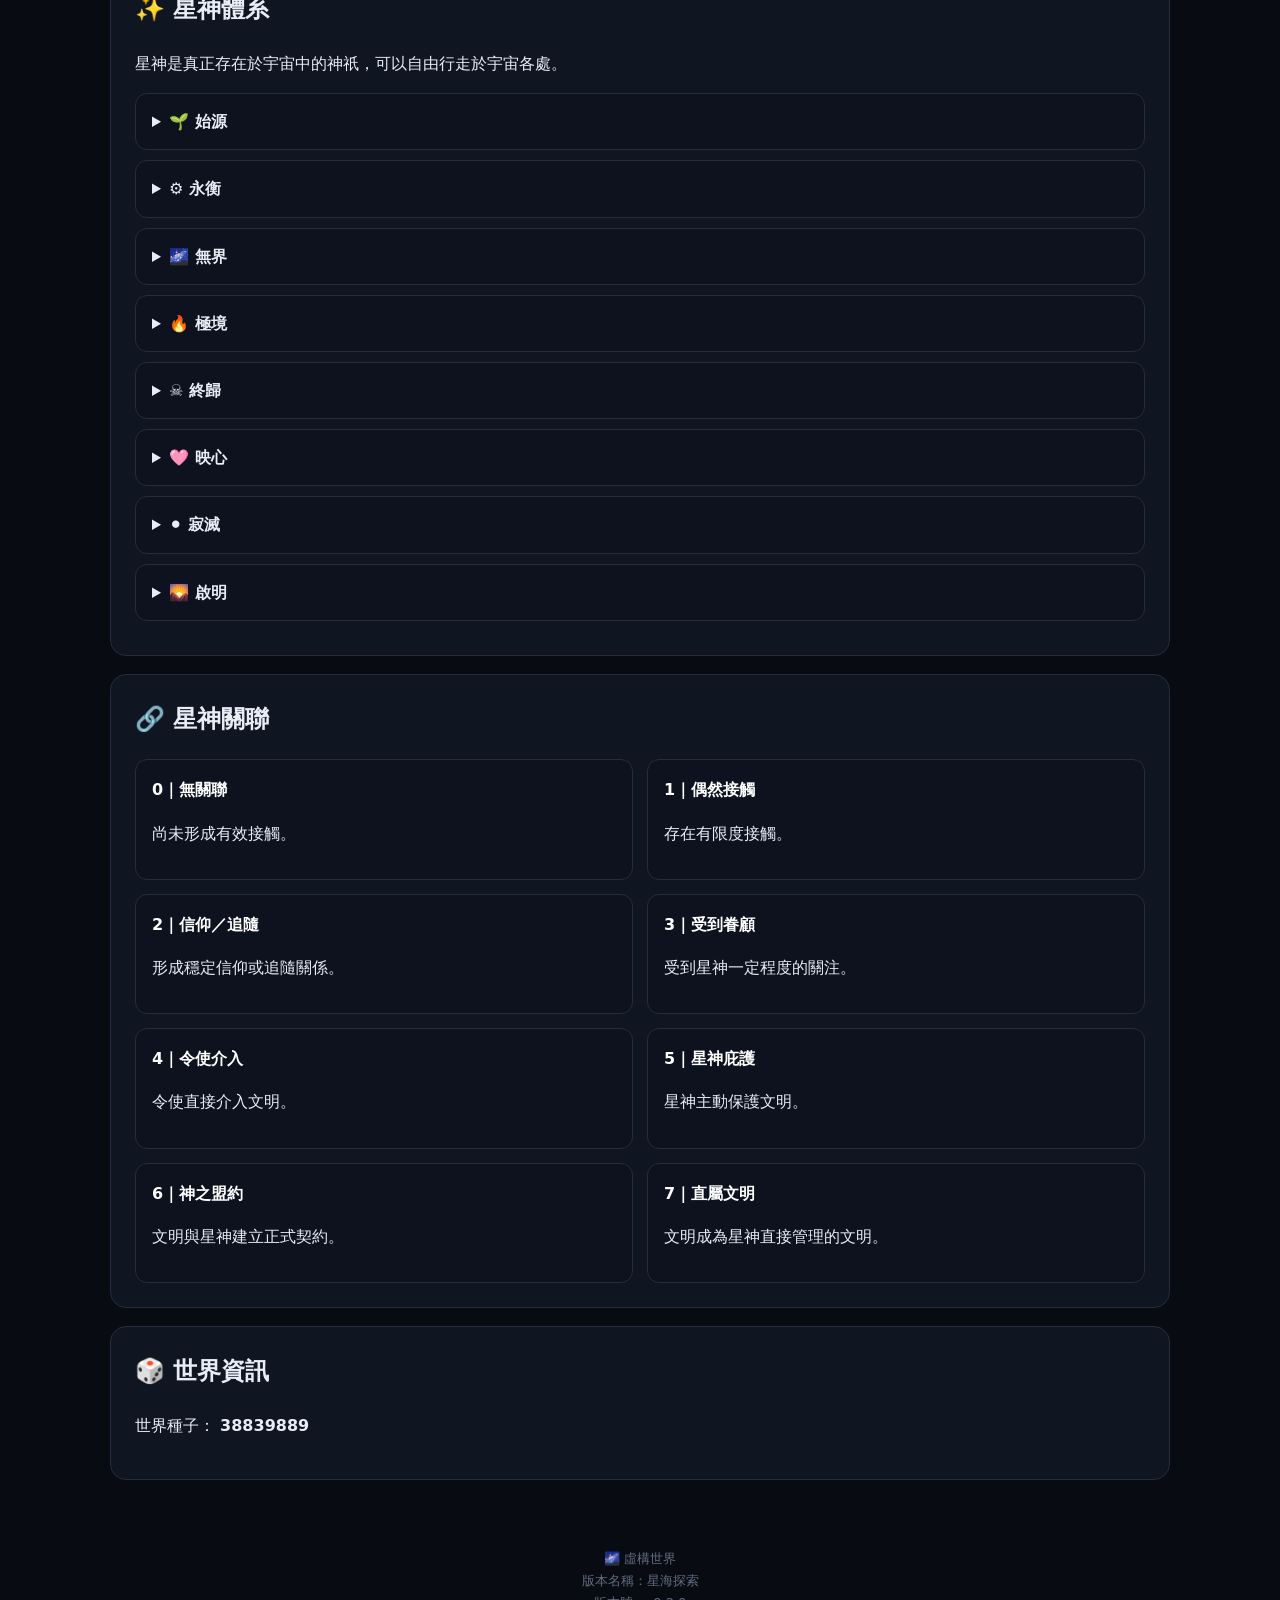
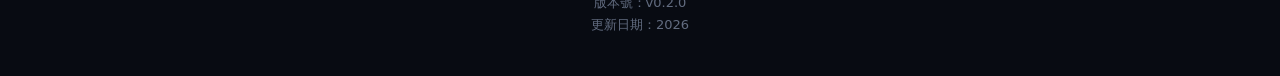
==== commit 183b4506: "Update index.html" ====
--- a/index.html
+++ b/index.html
@@ -761,10 +761,9 @@
 
 <script src="js/celestial.js"></script>
 <script src="js/world.js"></script>
+<script src="js/exploration.js"></script>
   
 <script>
-
-
 
 /* ==================================================
    探索系統
@@ -1104,87 +1103,7 @@
 
 }
 
-  /* ==================================================
-   宇宙星系總量
-   ================================================== */
-
-function getUniverseGalaxyCount(seed) {
-
-  let totalGalaxies = 0;
-
-  /*
-   * 世界的超星系團數量
-   */
-  const superclusterCount =
-    seededInteger(
-      seed,
-      "universe-supercluster-count",
-      50,
-      5000
-    );
-
-
-  /*
-   * 逐個計算超星系團內的星系團，
-   * 再計算每個星系團內的星系數量。
-   *
-   * 只計算數字，不建立實際物件。
-   */
-
-  for (
-    let superclusterIndex = 0;
-    superclusterIndex < superclusterCount;
-    superclusterIndex++
-  ) {
-
-    const superclusterId =
-      "sc_" +
-      superclusterIndex;
-
-
-    const clusterCount =
-      seededInteger(
-        seed,
-        superclusterId + "-cluster-count",
-        30,
-        500
-      );
-
-
-    for (
-      let clusterIndex = 0;
-      clusterIndex < clusterCount;
-      clusterIndex++
-    ) {
-
-      const clusterId =
-        "sc_" +
-        superclusterIndex +
-        "_c_" +
-        clusterIndex;
-
-
-      const galaxyCount =
-        seededInteger(
-          seed,
-          clusterId + "-galaxy-count",
-          20,
-          300
-        );
-
-
-      totalGalaxies +=
-        galaxyCount;
-
-    }
-
-  }
-
-
-  return totalGalaxies;
-
-}
-
+ 
 
 /* ==================================================
    已發現系統
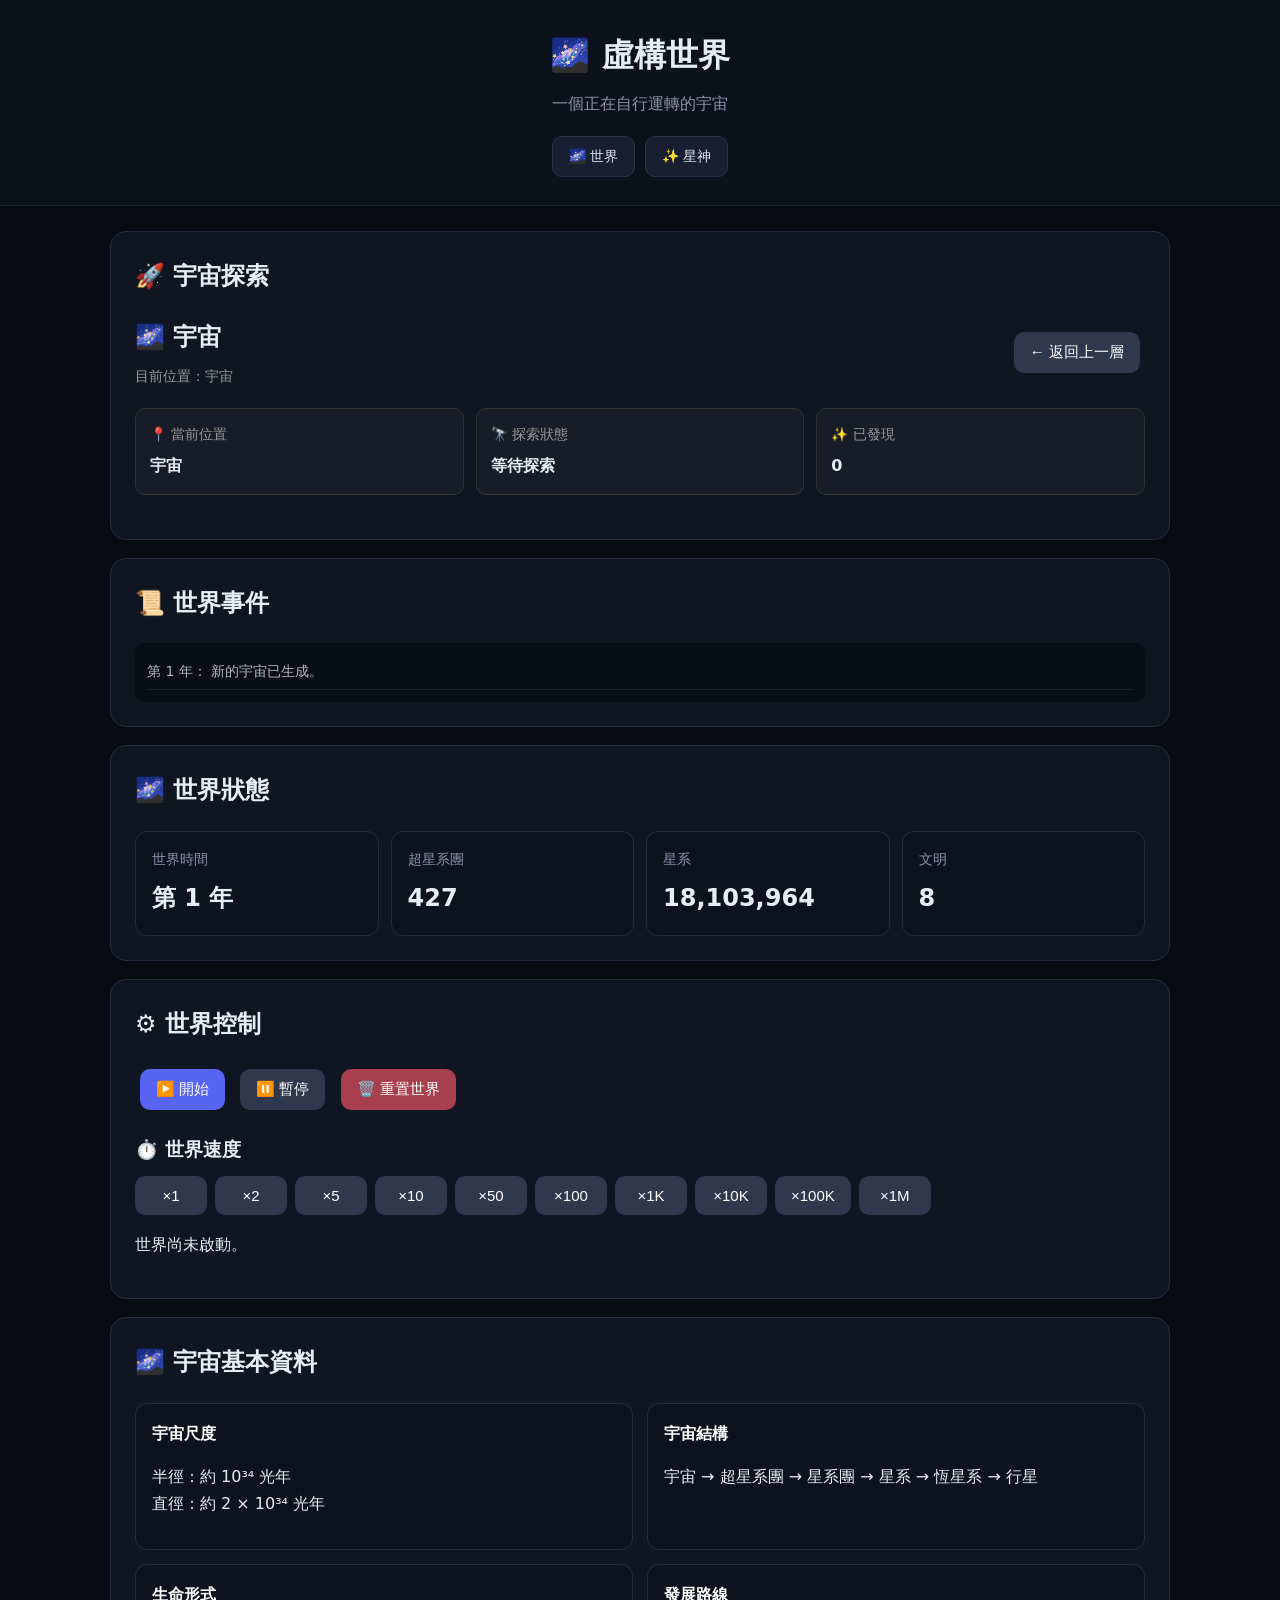
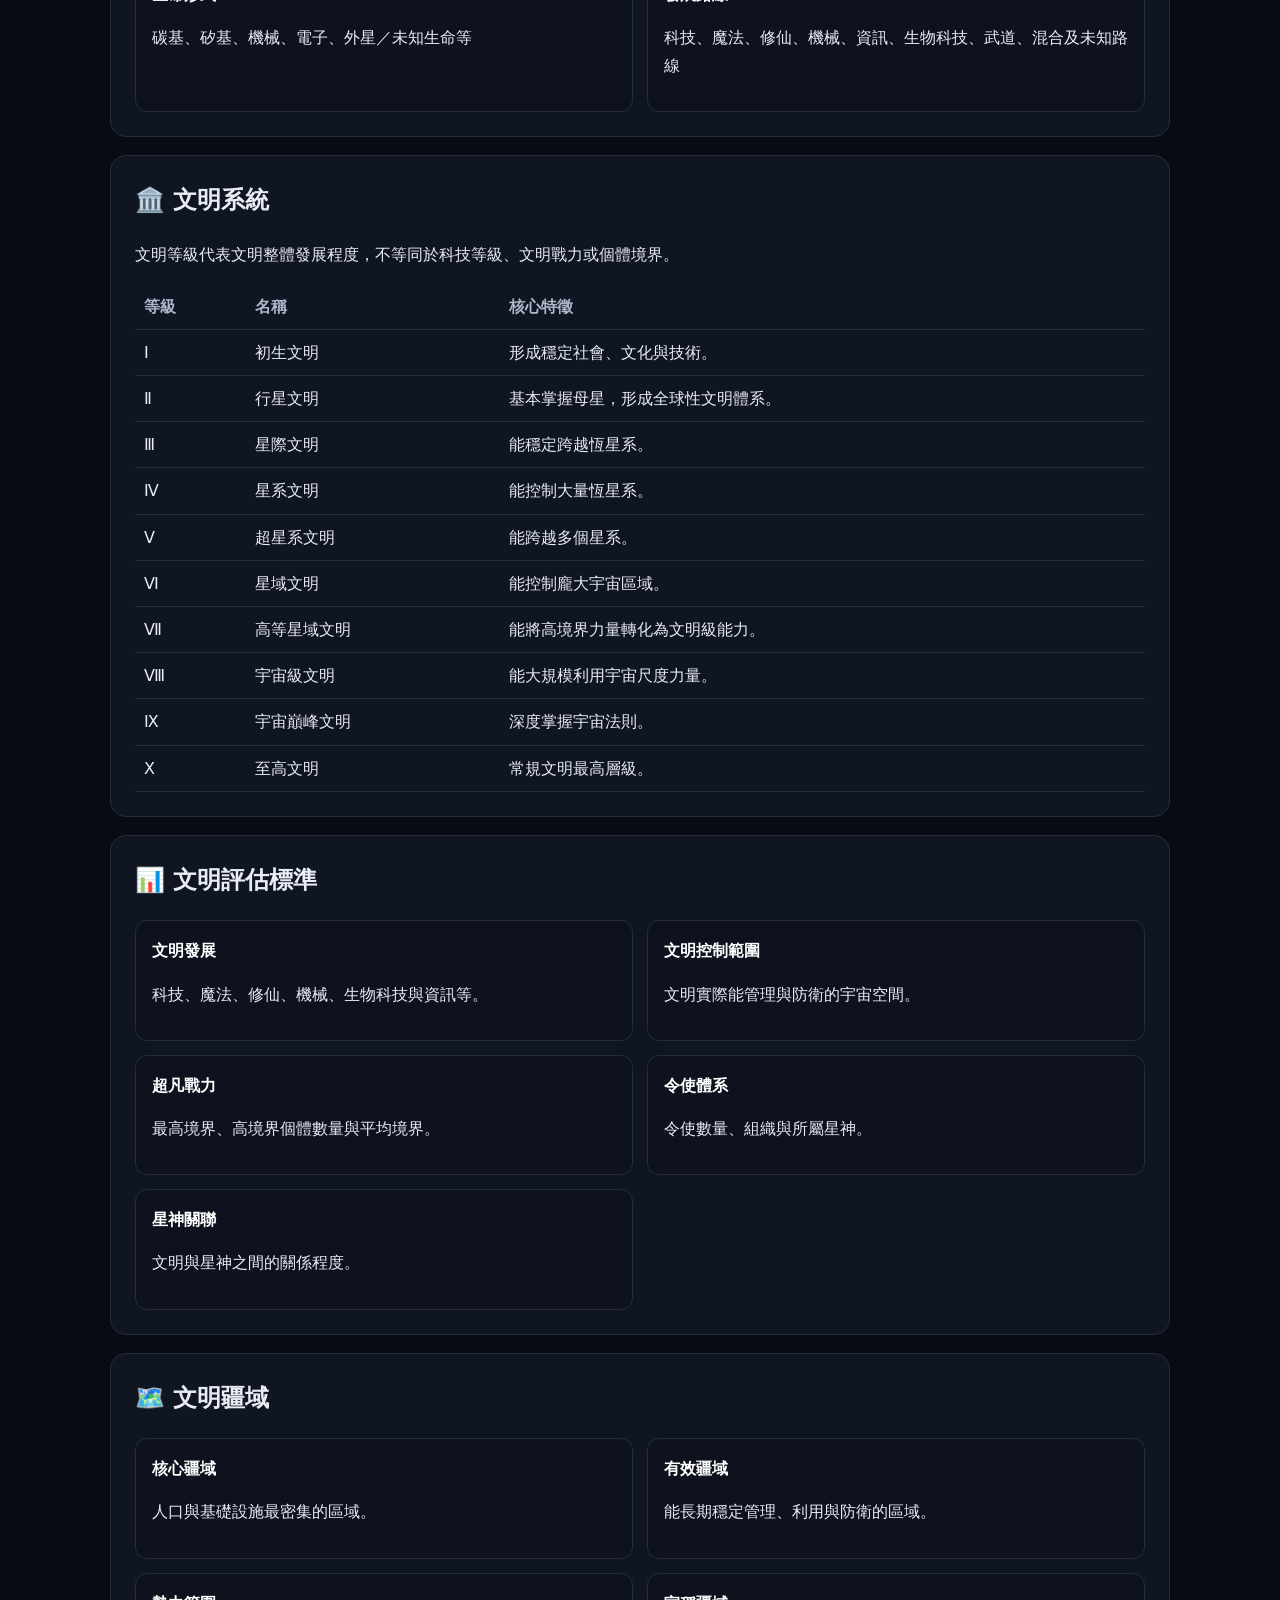
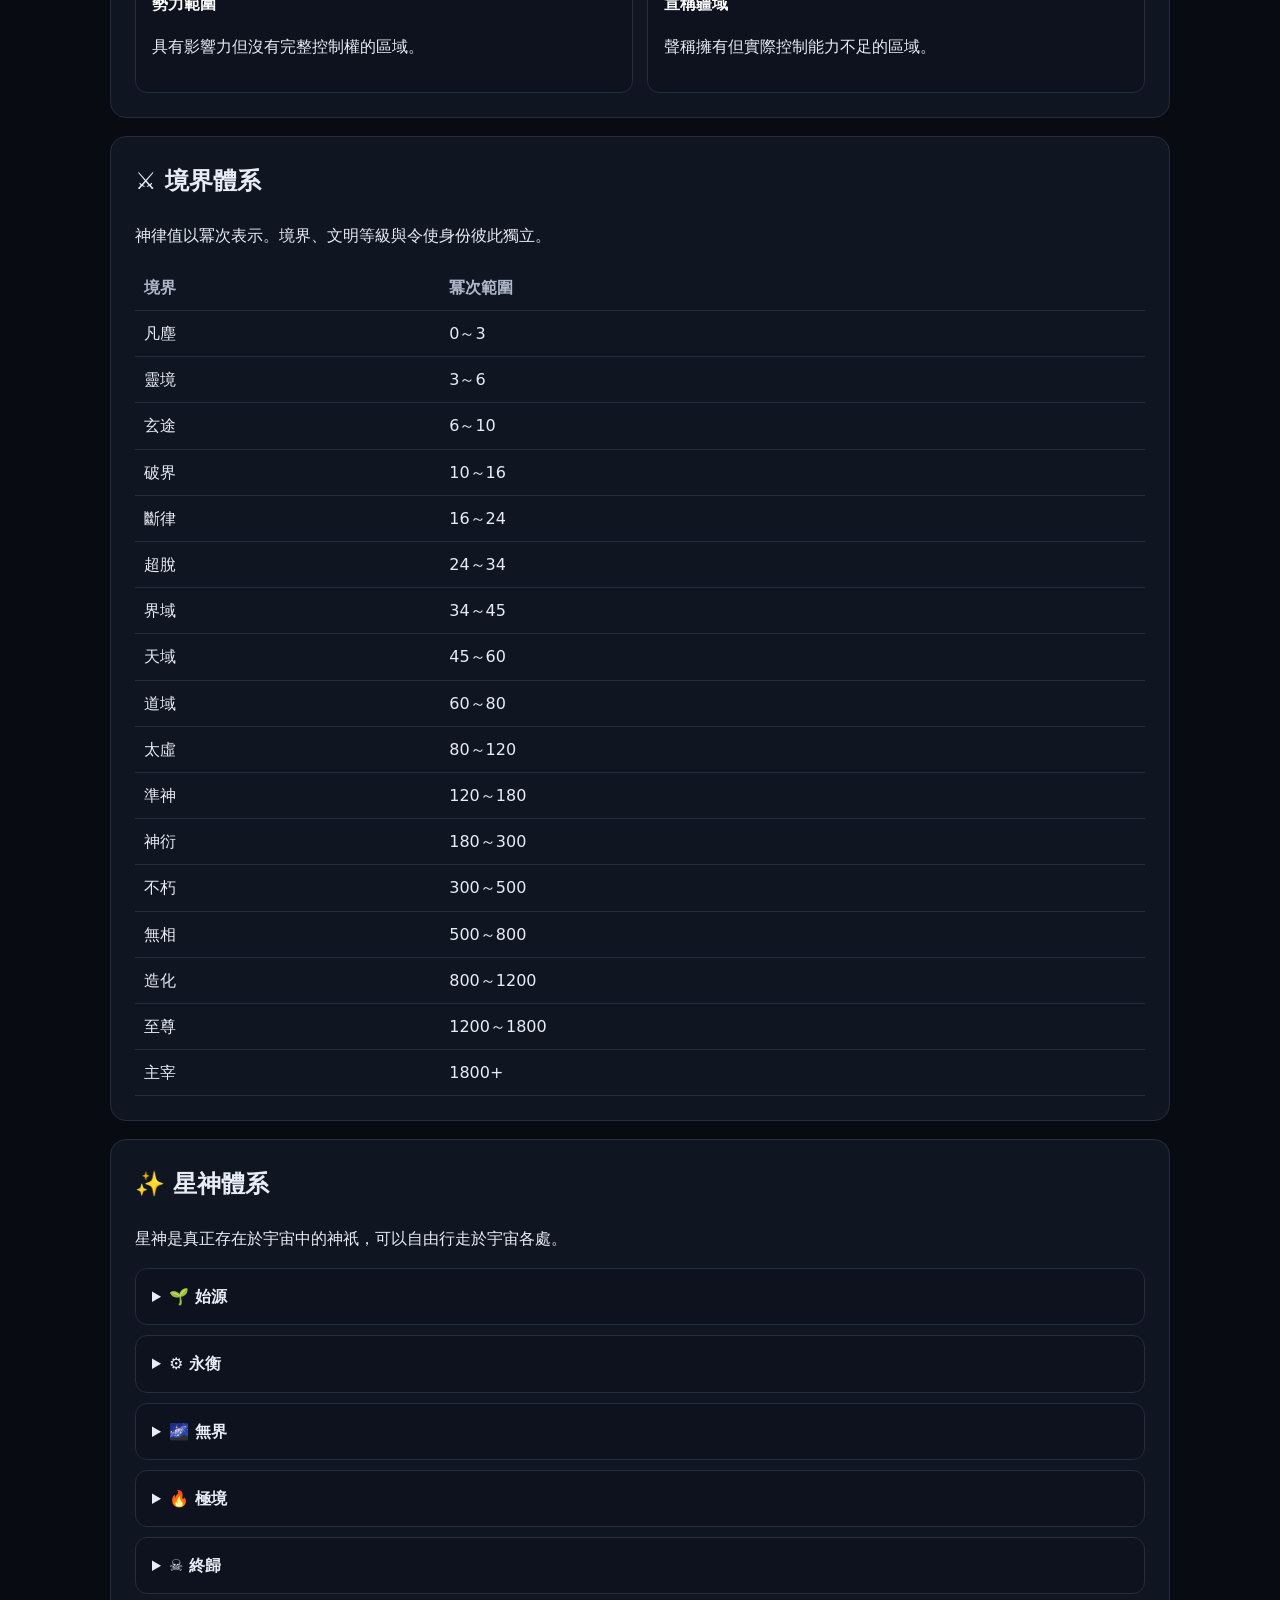
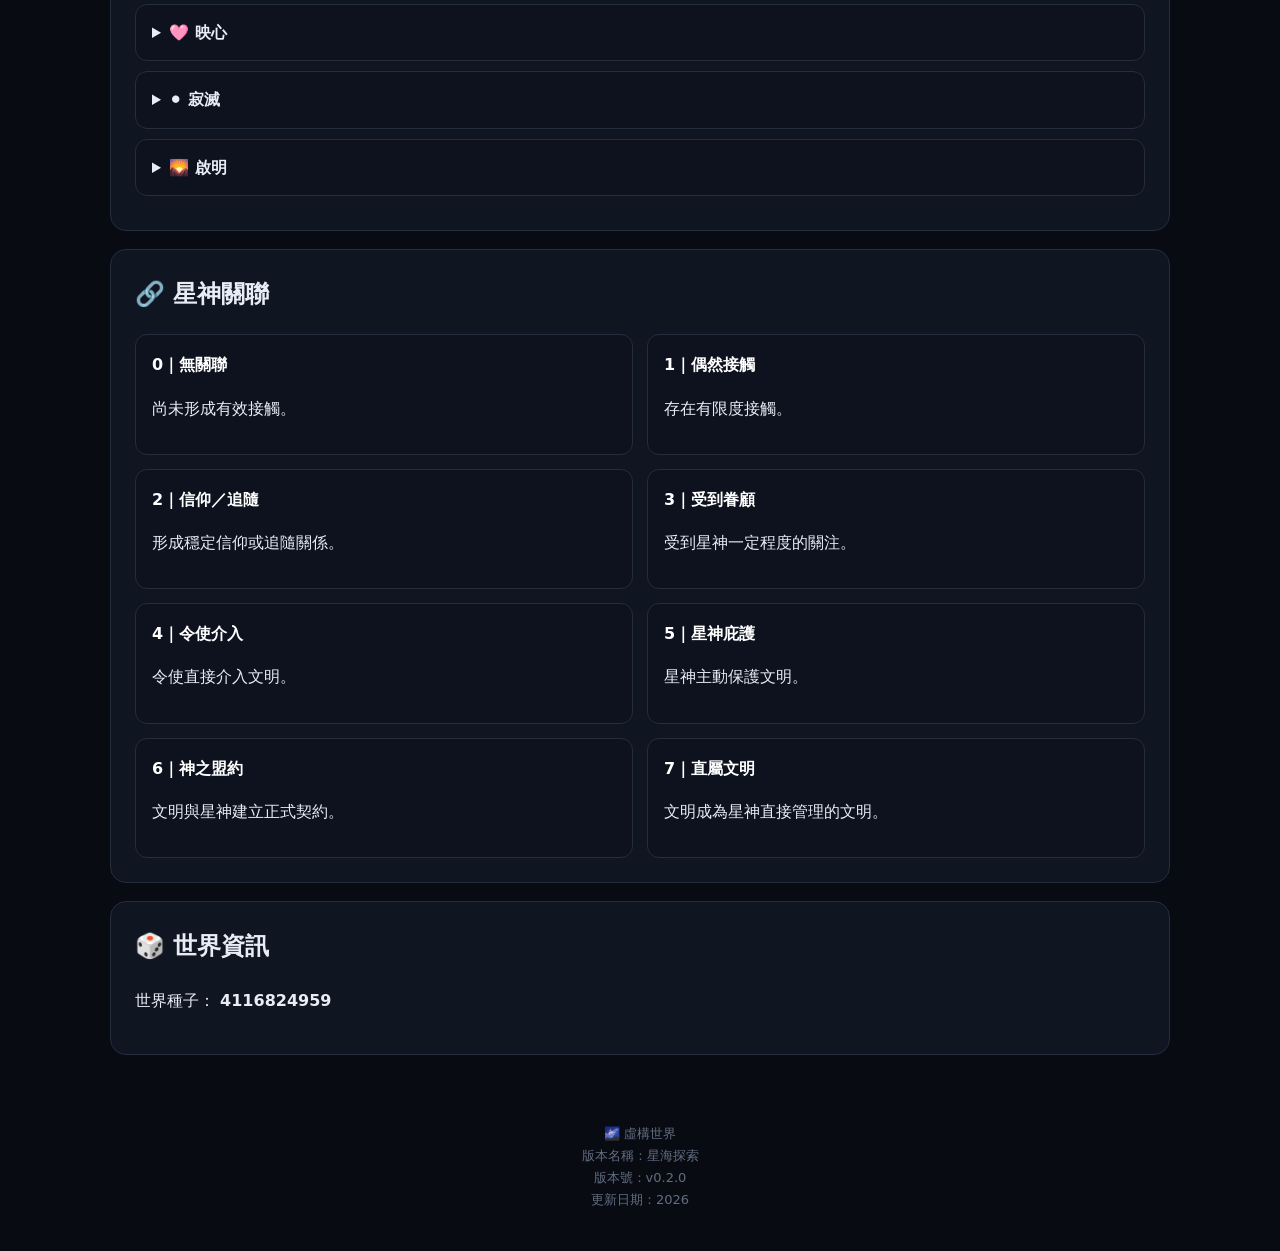
==== commit 5e301da2: "Update index.html" ====
--- a/index.html
+++ b/index.html
@@ -764,31 +764,6 @@
 <script src="js/exploration.js"></script>
   
 <script>
-
-/* ==================================================
-   探索系統
-   ================================================== */
-
-let explorationStack = [
-
-  {
-
-    type:
-      "universe",
-
-    name:
-      "宇宙",
-
-    id:
-      "universe"
-
-  }
-
-];
-
-
-let explorationData = null;
-
 
 /* ==================================================
    探索名稱
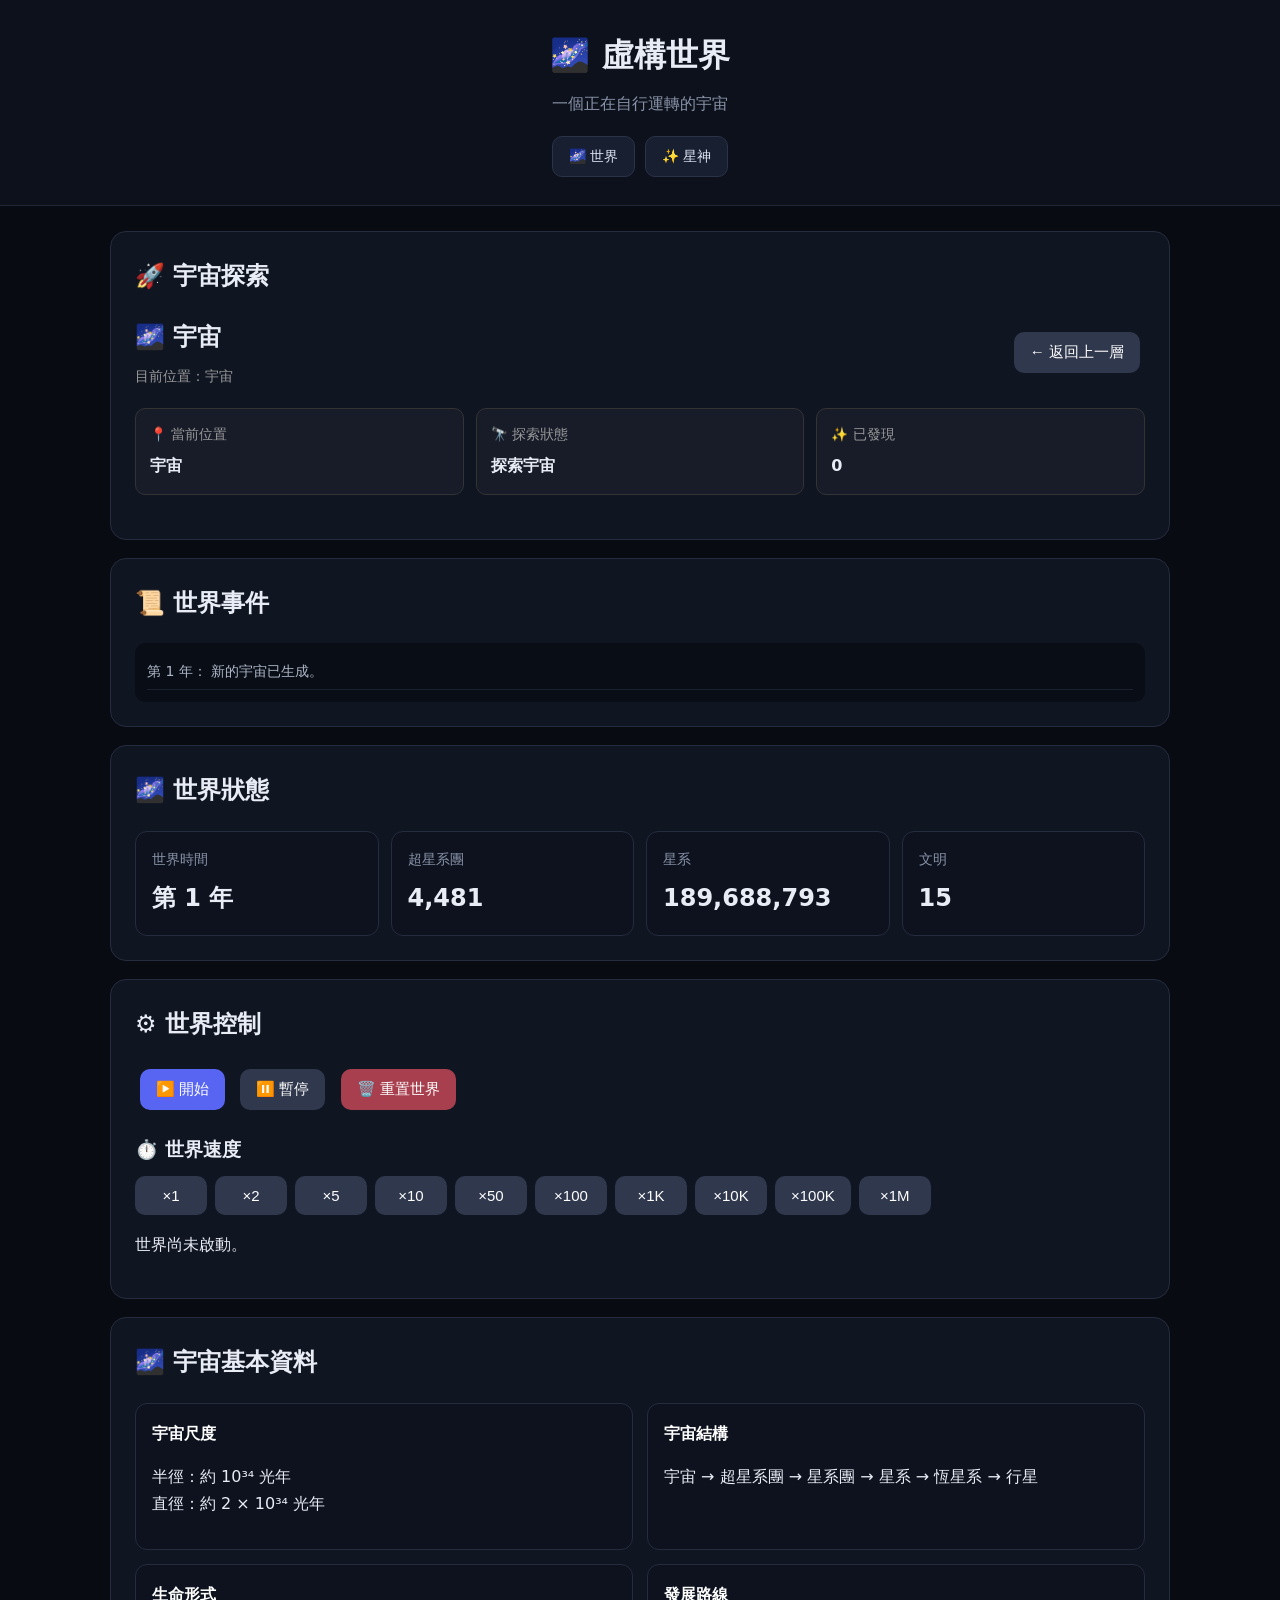
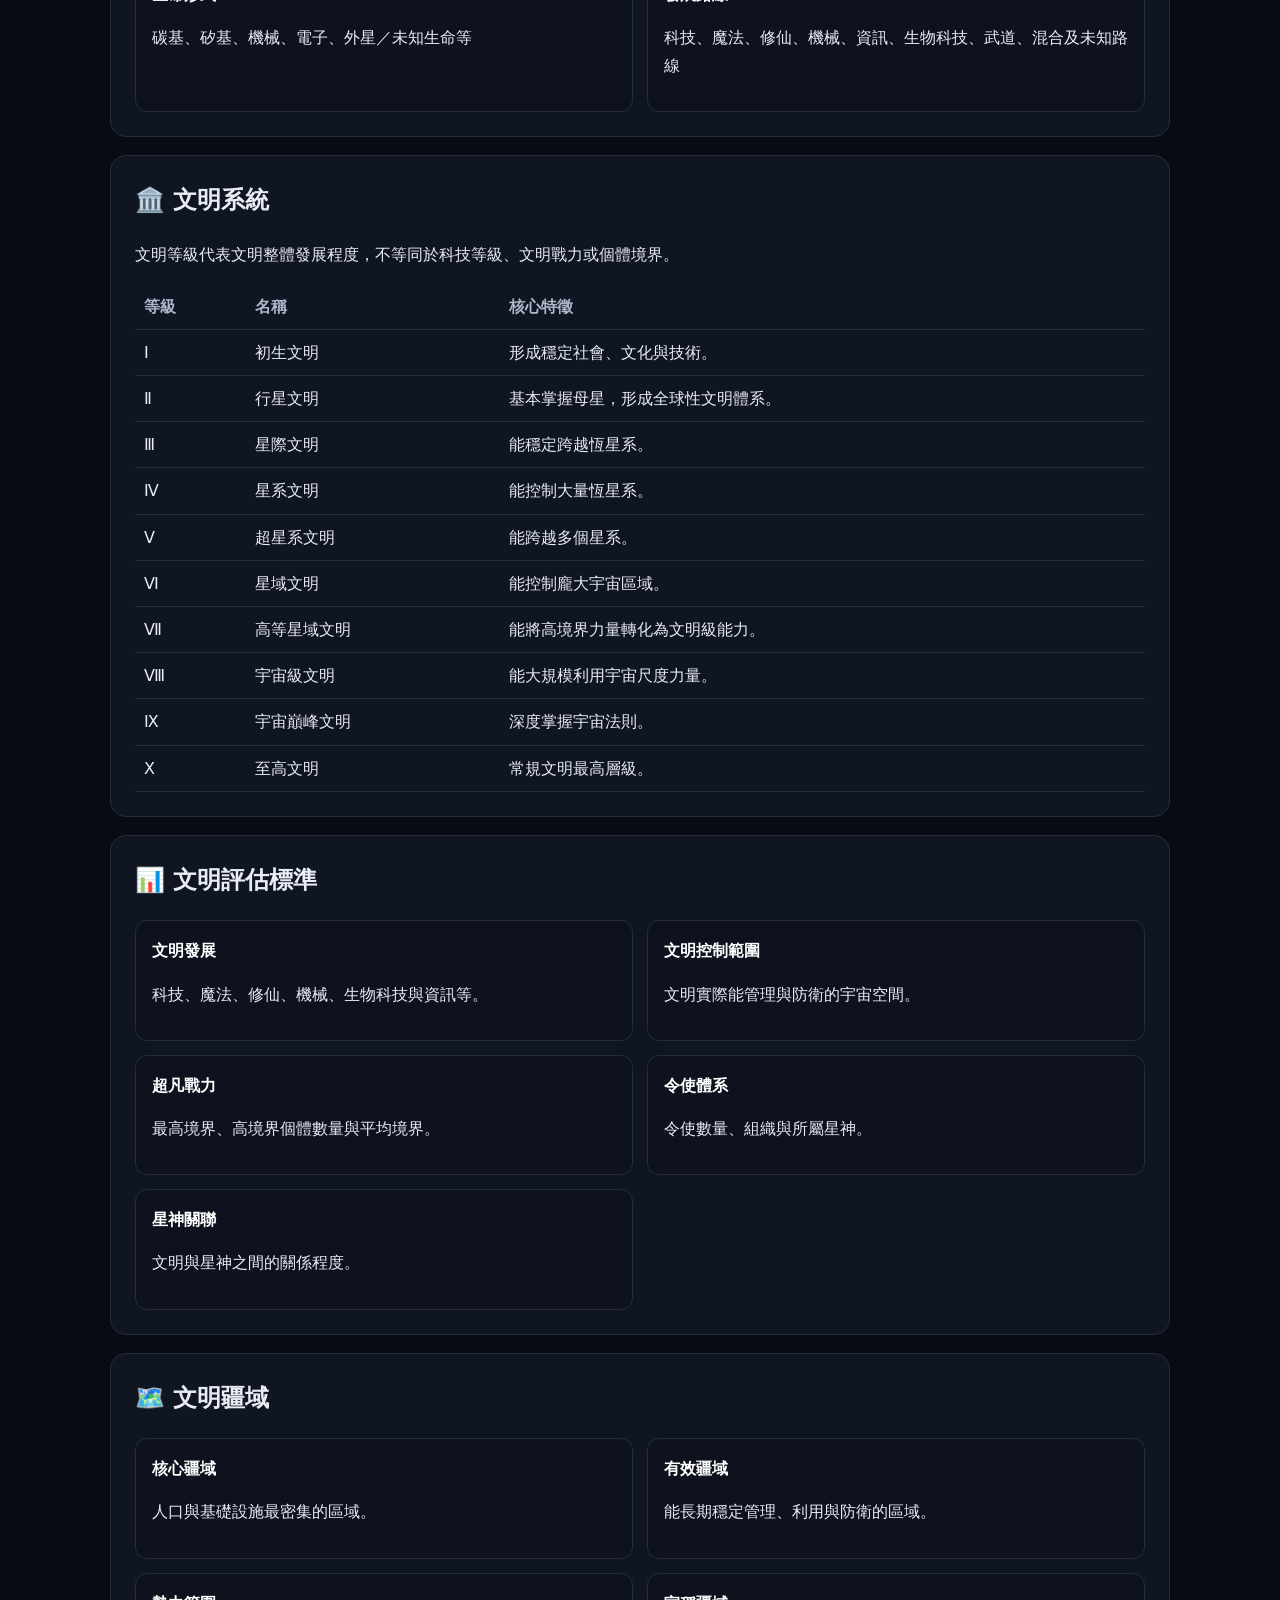
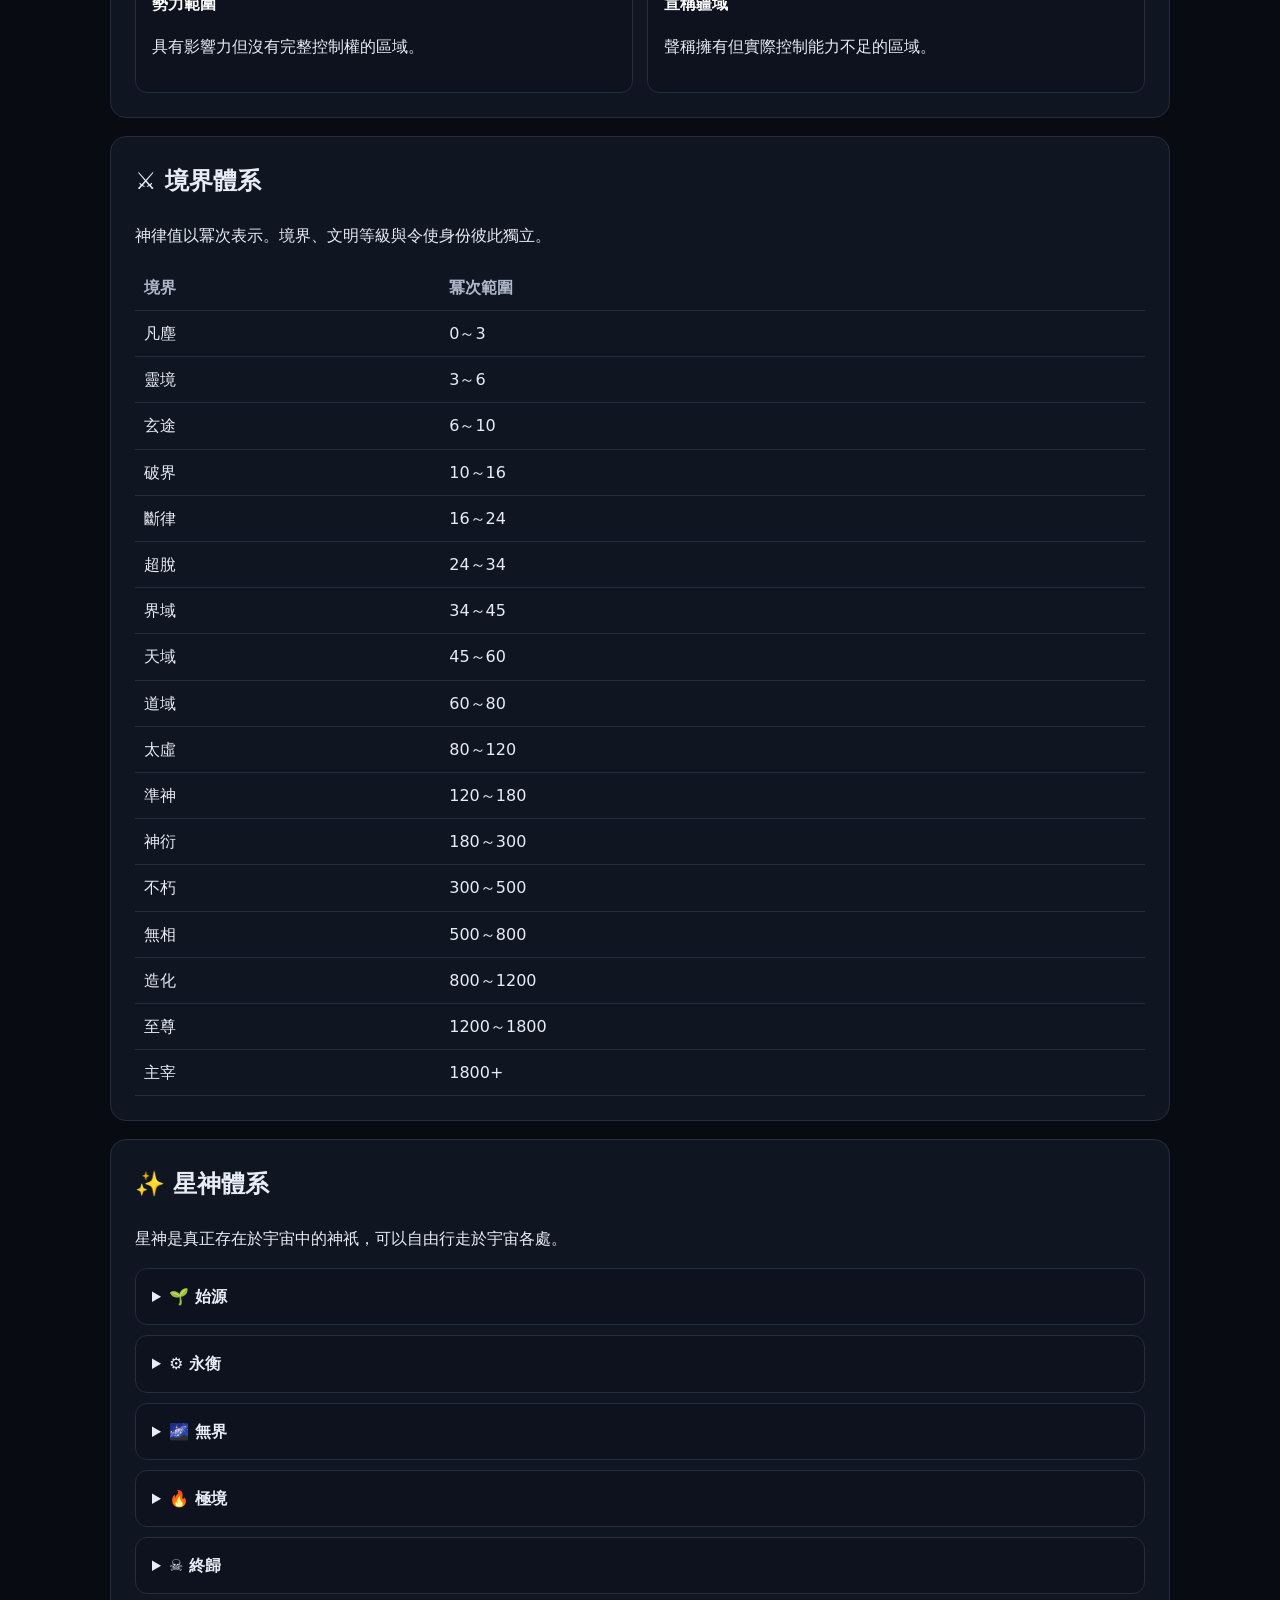
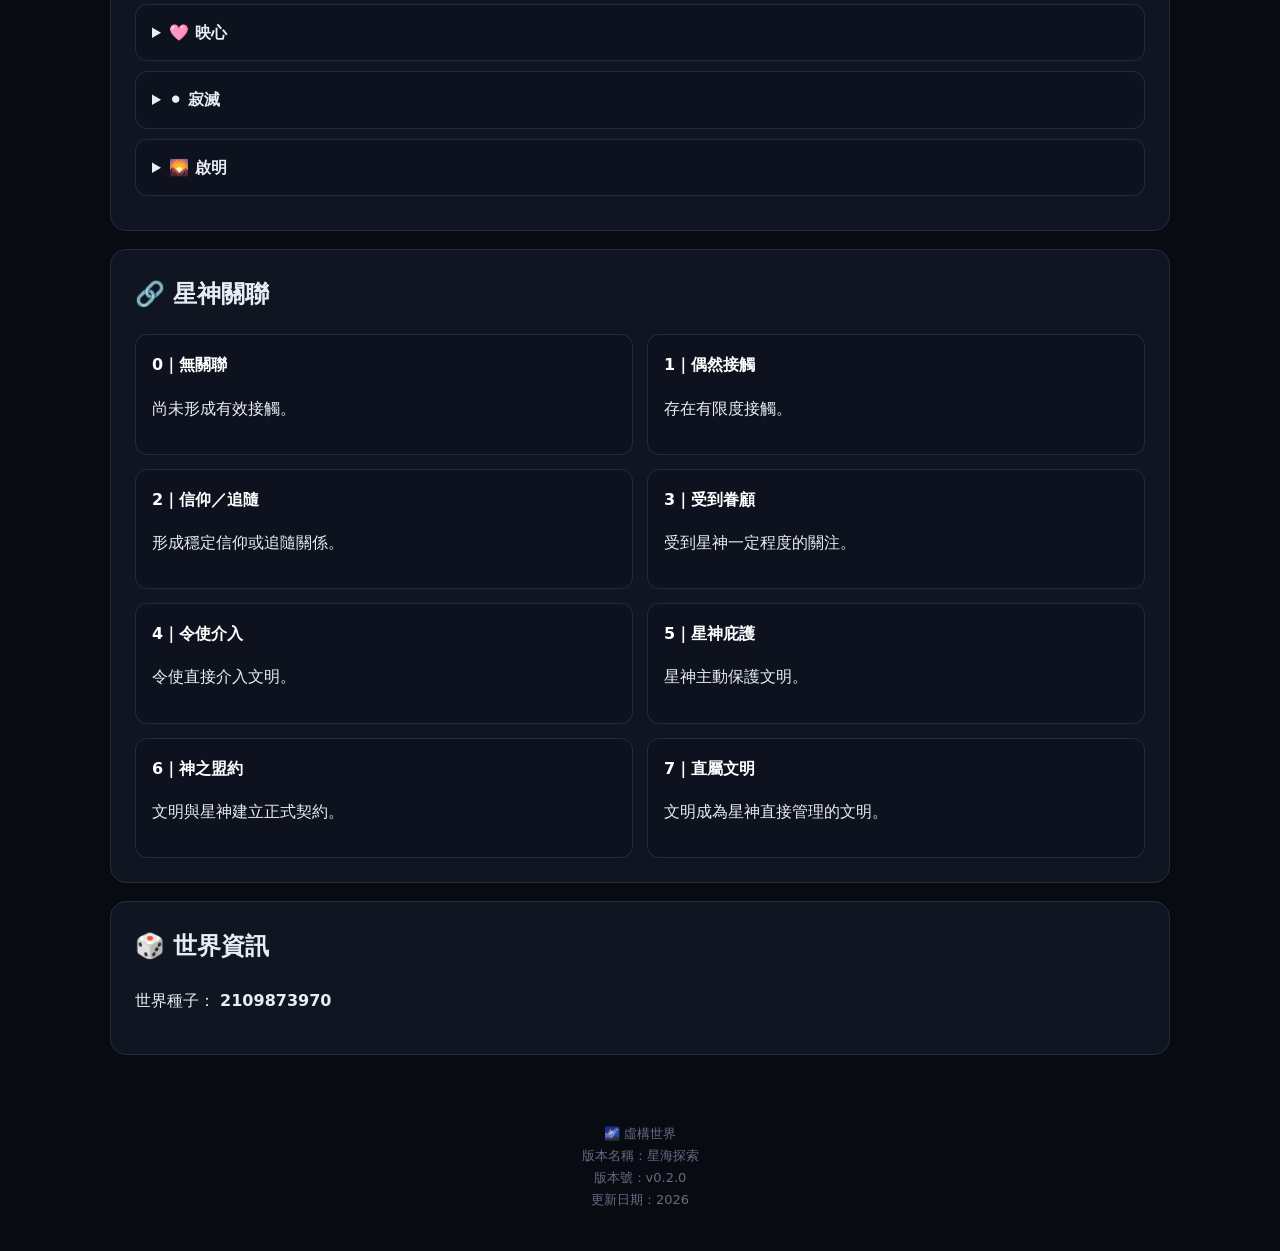
==== commit 4e383de7: "Update index.html" ====
--- a/index.html
+++ b/index.html
@@ -765,158 +765,6 @@
   
 <script>
 
-/* ==================================================
-   探索名稱
-   ================================================== */
-
-const explorationNames = {
-
-  supercluster: {
-    first: [
-      "曙光",
-      "永恆",
-      "深藍",
-      "赤曜",
-      "寂靜",
-      "星環",
-      "遠古",
-      "無垠",
-      "蒼穹",
-      "天河",
-      "幽冥",
-      "霜星",
-      "熾光",
-      "瀚海",
-      "玄夜",
-      "星墟"
-    ],
-
-    second: [
-      "之環",
-      "之冠",
-      "深域",
-      "星海",
-      "天境",
-      "長廊",
-      "界域",
-      "星原",
-      "天穹",
-      "古境",
-      "幻境",
-      "寂境",
-      "星庭",
-      "蒼域",
-      "星境",
-      "穹域"
-    ]
-  },
-
-
-  cluster: {
-    first: [
-      "晨星",
-      "天穹",
-      "銀河",
-      "霜原",
-      "深空",
-      "赤潮",
-      "幽影",
-      "星門",
-      "星塵",
-      "黎明",
-      "暮光",
-      "寒星"
-    ],
-
-    second: [
-      "星群",
-      "天域",
-      "星海",
-      "深域",
-      "星原",
-      "星境",
-      "天門",
-      "星環",
-      "穹境",
-      "星野",
-      "銀域",
-      "霜境"
-    ]
-  },
-
-
-  galaxy: {
-    first: [
-      "曙光",
-      "銀霧",
-      "天穹",
-      "燦星",
-      "深淵",
-      "永序",
-      "夜幕",
-      "星火",
-      "蒼藍",
-      "赤星",
-      "幽星",
-      "寂星"
-    ],
-
-    second: [
-      "星系",
-      "星域",
-      "星海",
-      "天域",
-      "星環",
-      "星境",
-      "銀河",
-      "深域",
-      "星原",
-      "天穹",
-      "星野",
-      "星庭"
-    ]
-  }
-
-};
-
-
-function createExplorationName(type, index, seed) {
-
-  const data =
-    explorationNames[type];
-
-  const suffix =
-    type === "supercluster"
-      ? "超星系團"
-      : type === "cluster"
-        ? "星系團"
-        : "星系";
-
-  const firstIndex =
-    seededInteger(
-      seed,
-      type + "-first-" + index,
-      0,
-      data.first.length - 1
-    );
-
-  const secondIndex =
-    seededInteger(
-      seed,
-      type + "-second-" + index,
-      0,
-      data.second.length - 1
-    );
-
-  const first =
-    data.first[firstIndex];
-
-  const second =
-    data.second[secondIndex];
-
-  return first + second + suffix;
-}
-
 
 /* ==================================================
    超星系團
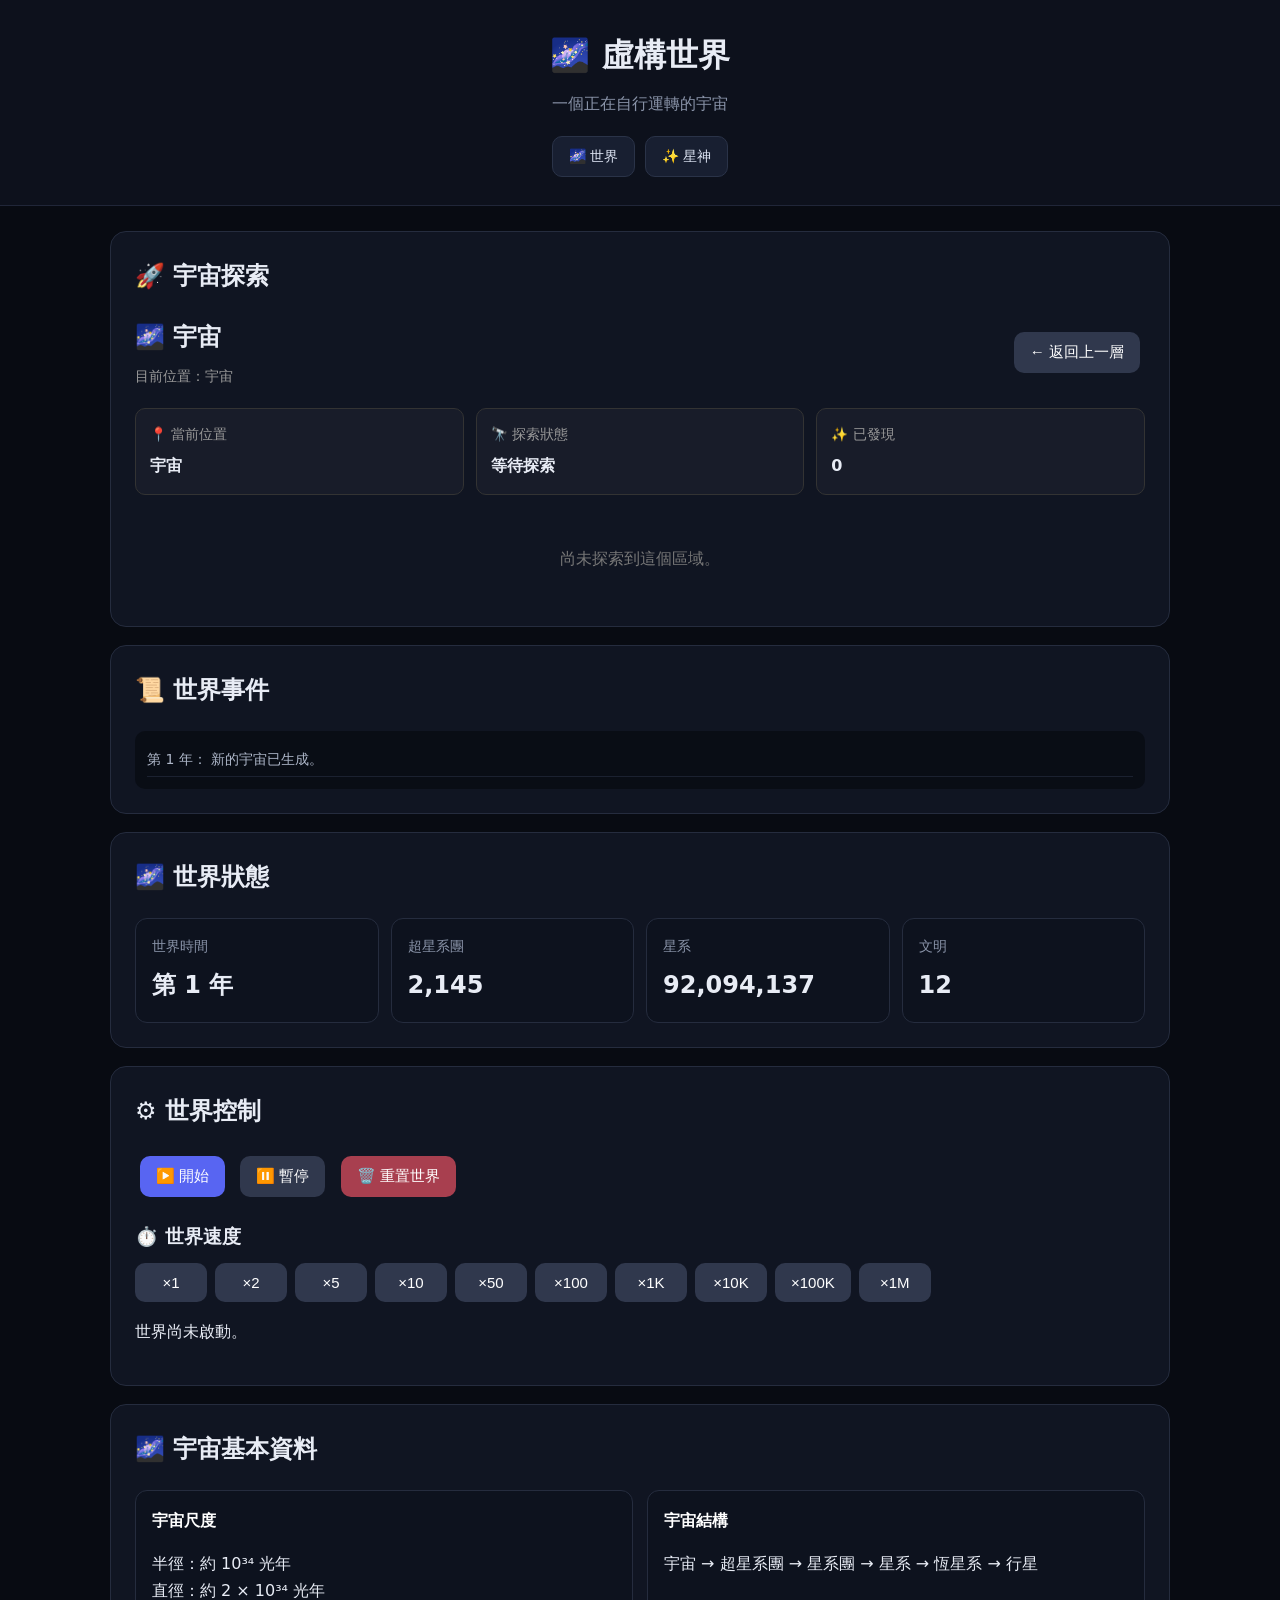
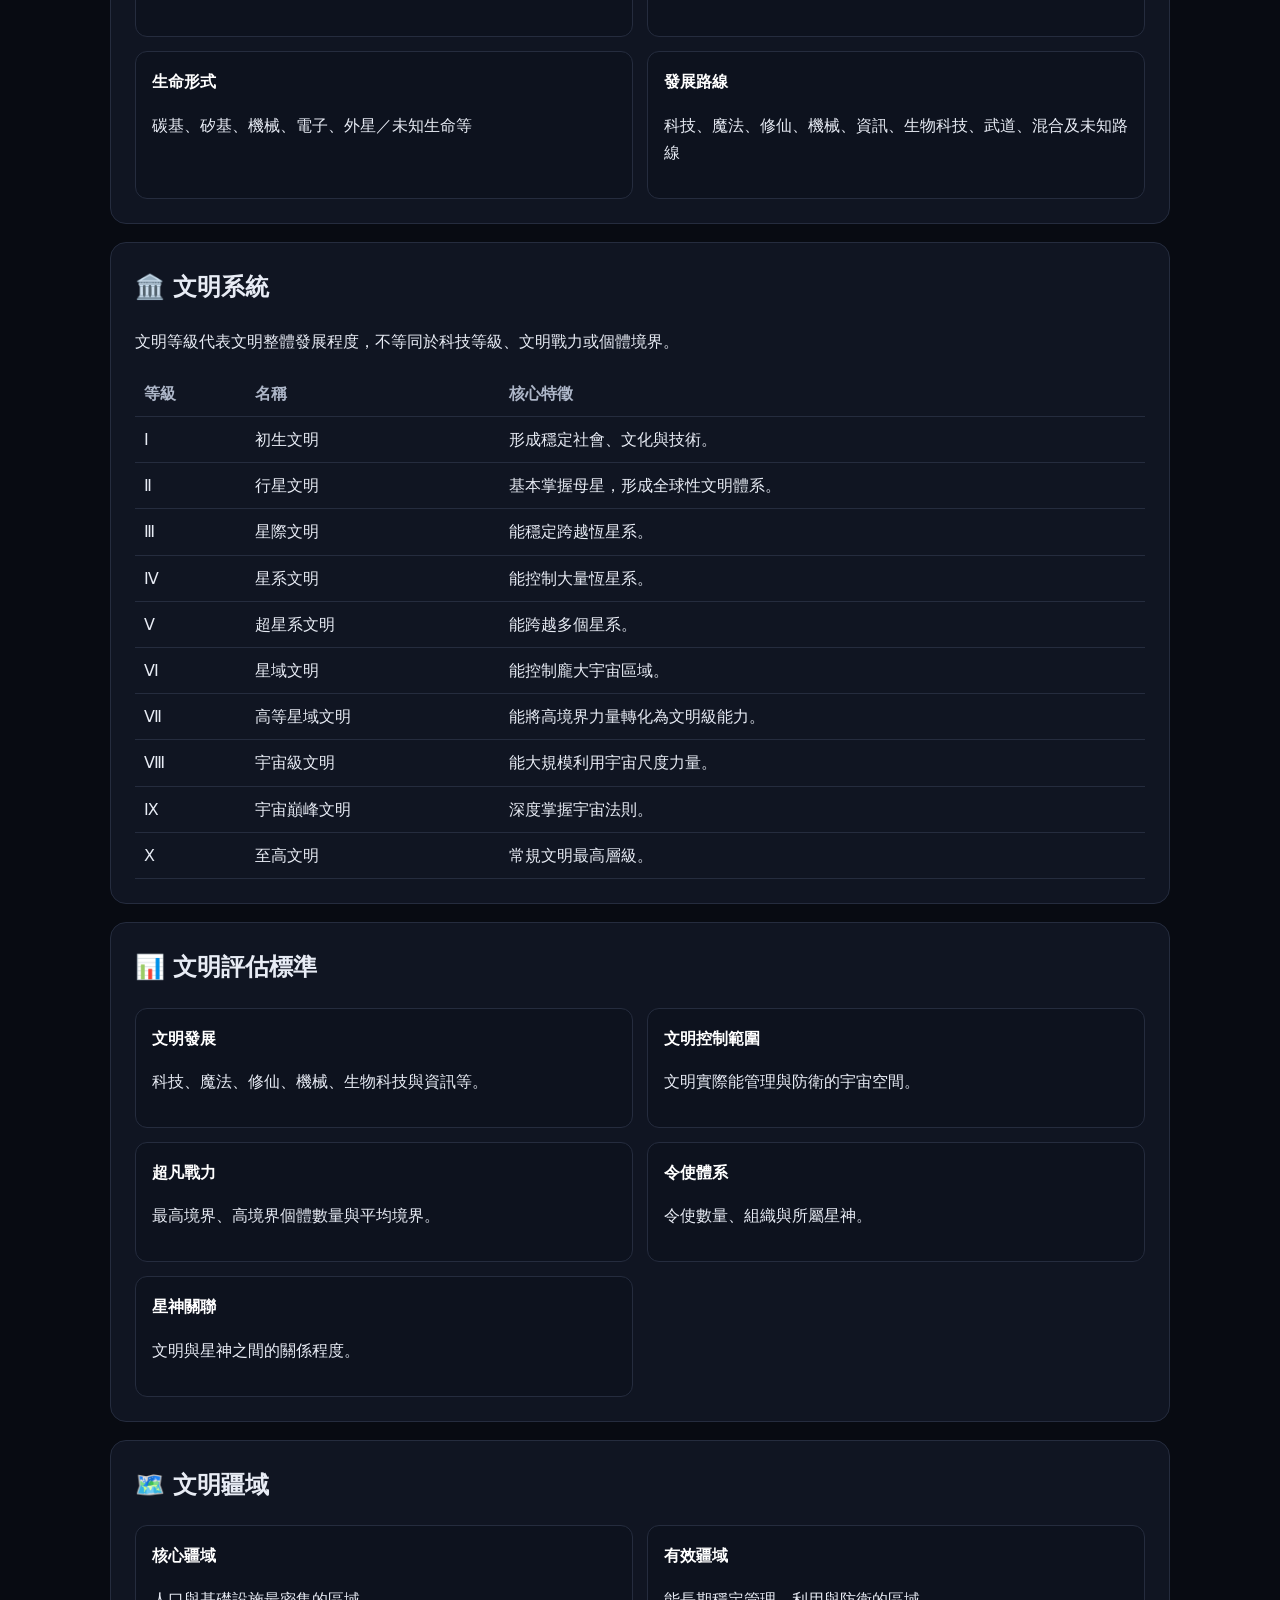
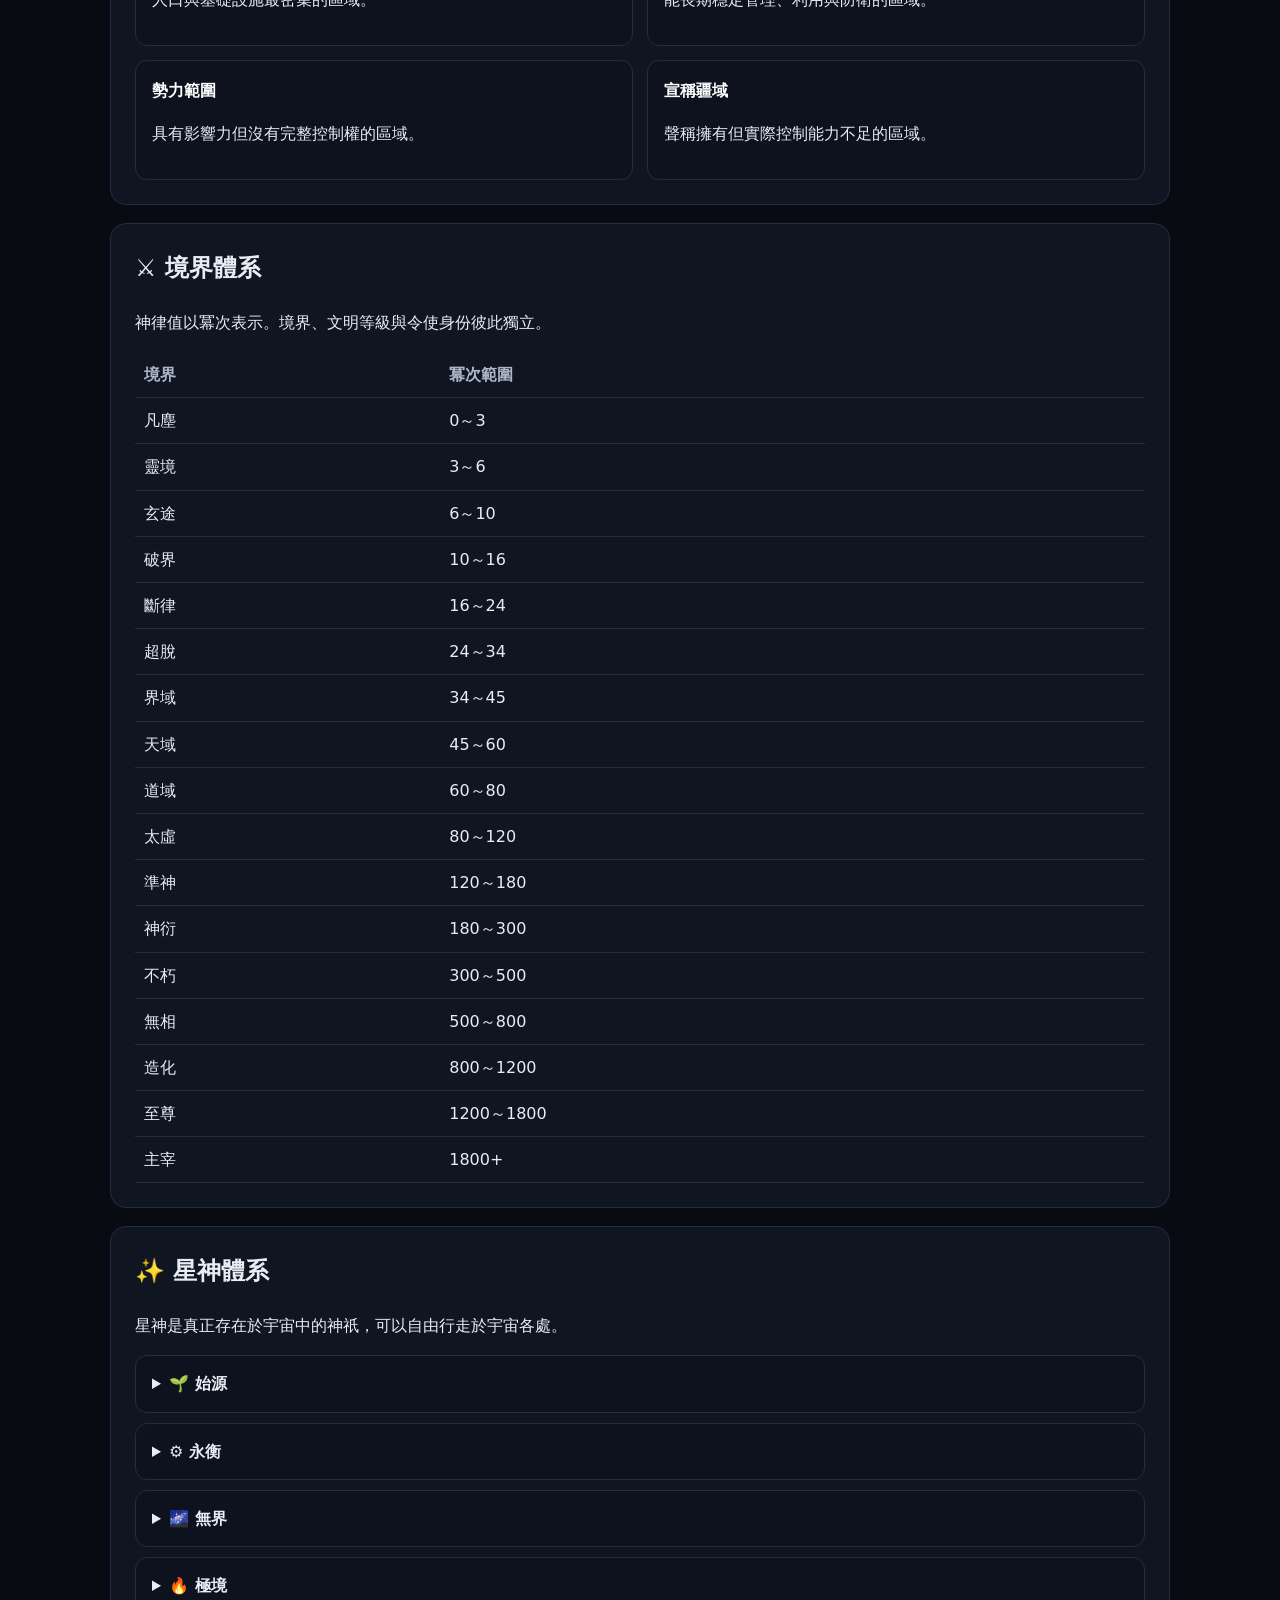
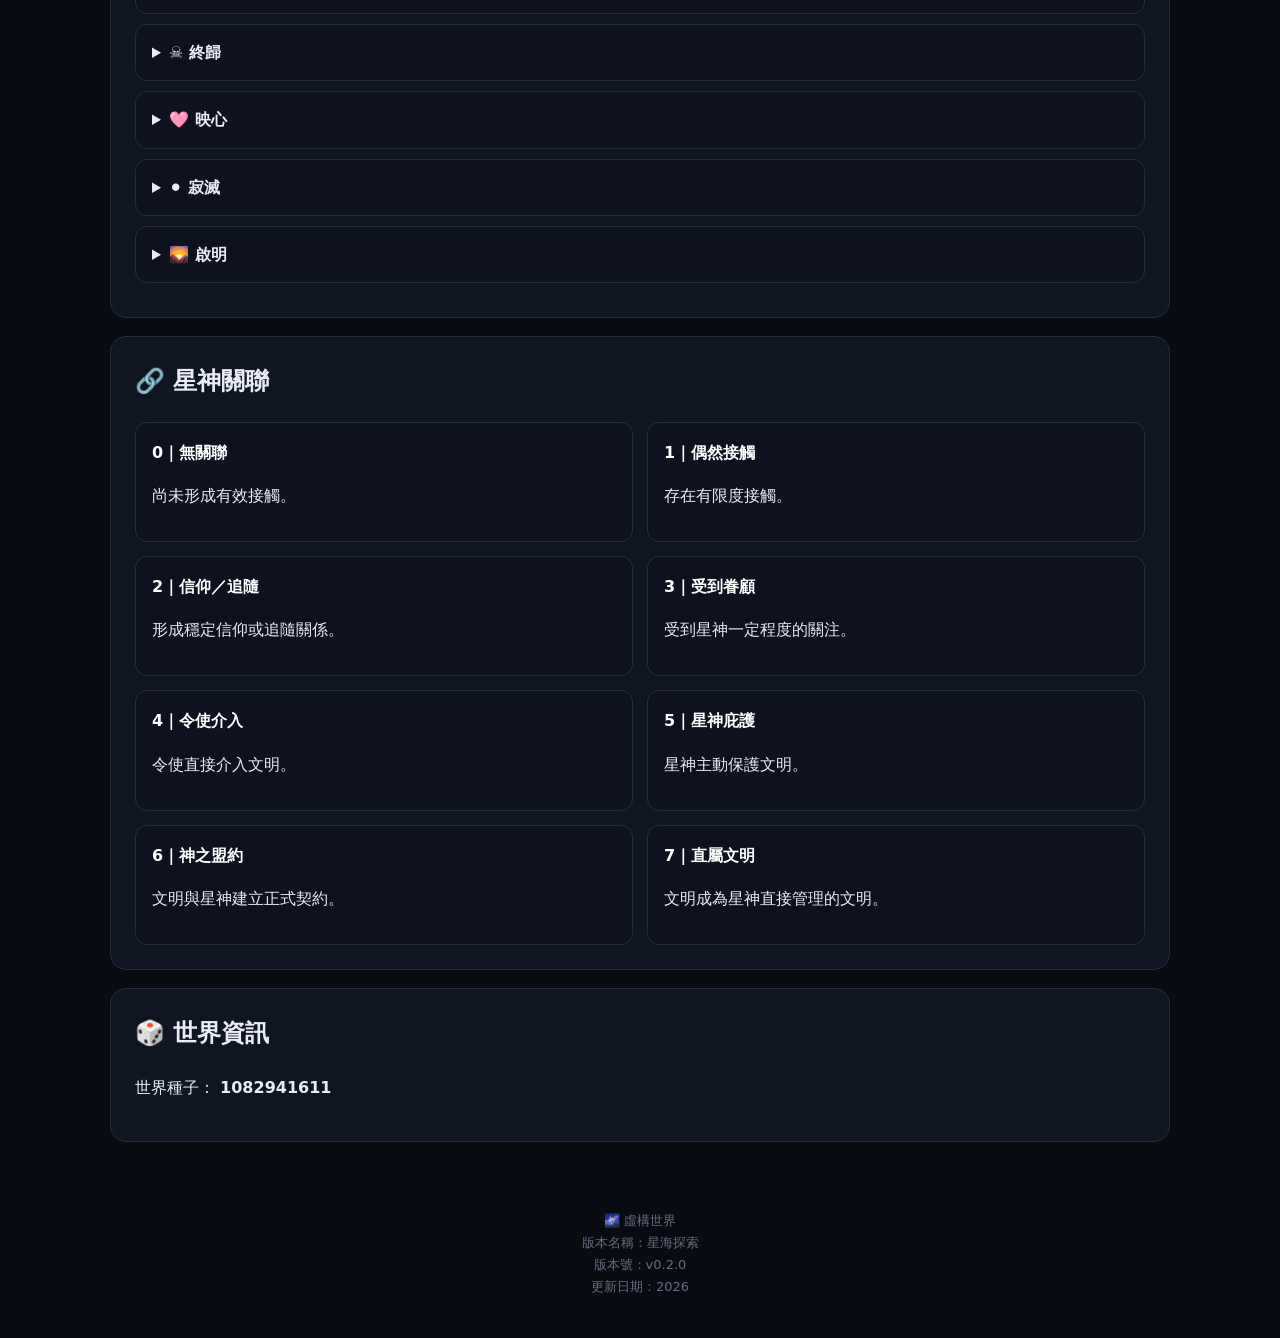
==== commit 1d950eb6: "Update index.html" ====
--- a/index.html
+++ b/index.html
@@ -767,1048 +767,6 @@
 
 
 /* ==================================================
-   超星系團
-   ================================================== */
-
-function getSupercluster(
-  index
-) {
-
-  const id =
-    "sc_" +
-    index;
-
-
-  const seed =
-    world.seed;
-
-
-  const clusterCount =
-    seededInteger(
-      seed,
-      id + "-cluster-count",
-      30,
-      500
-    );
-
-
-  return {
-
-    id: id,
-
-    index: index,
-
-    name:
-      createExplorationName(
-        "supercluster",
-        index,
-        seed
-      ),
-
-    clusters:
-      clusterCount,
-
-    discovered:
-      isDiscovered(id)
-
-  };
-
-}
-
-
-/* ==================================================
-   星系團
-   ================================================== */
-
-function getCluster(
-  superclusterIndex,
-  clusterIndex
-) {
-
-  const id =
-
-    "sc_" +
-    superclusterIndex +
-
-    "_c_" +
-    clusterIndex;
-
-
-  const galaxyCount =
-    seededInteger(
-      world.seed,
-      id + "-galaxy-count",
-      20,
-      300
-    );
-
-
-  return {
-
-    id: id,
-
-    index:
-      clusterIndex,
-
-    name:
-      createExplorationName(
-        "cluster",
-        clusterIndex,
-        world.seed +
-        superclusterIndex
-      ),
-
-    galaxies:
-      galaxyCount,
-
-    discovered:
-      isDiscovered(id)
-
-  };
-
-}
-
-
-/* ==================================================
-   星系
-   ================================================== */
-
-function getGalaxy(
-  superclusterIndex,
-  clusterIndex,
-  galaxyIndex
-) {
-
-  const id =
-
-    "sc_" +
-    superclusterIndex +
-
-    "_c_" +
-    clusterIndex +
-
-    "_g_" +
-    galaxyIndex;
-
-
-  const starSystemCount =
-    seededInteger(
-      world.seed,
-      id + "-star-system-count",
-      100,
-      10000
-    );
-
-
-  return {
-
-    id: id,
-
-    index:
-      galaxyIndex,
-
-    name:
-      createExplorationName(
-        "galaxy",
-        galaxyIndex,
-        world.seed +
-        superclusterIndex +
-        clusterIndex
-      ),
-
-    starSystems:
-      starSystemCount,
-
-    discovered:
-      isDiscovered(id)
-
-  };
-
-}
-
- 
-
-/* ==================================================
-   已發現系統
-   ================================================== */
-
-function isDiscovered(id) {
-
-  return Boolean(
-
-    world
-      .exploration
-      .discoveredObjects[id]
-
-  );
-
-}
-
-
-function discoverObject(id) {
-
-  if (
-    isDiscovered(id)
-  ) {
-
-    return;
-
-  }
-
-
-  world
-    .exploration
-    .discoveredObjects[id] =
-      true;
-
-
-  world
-    .exploration
-    .discovered++;
-
-
-  saveWorld();
-
-}
-
-function updateDiscoveredCount() {
-
-  if (!world) return;
-
-
-  const element =
-    document.getElementById(
-      "discoveredCount"
-    );
-
-
-  if (!element) return;
-
-
-  element.textContent =
-    world.exploration.discovered
-      .toLocaleString();
-
-}
-
-  
-/* ==================================================
-   初始化探索
-   ================================================== */
-
-function initializeExploration() {
-
-  if (!world) return;
-
-
-  if (
-    !world.exploration
-  ) {
-
-    world.exploration = {
-
-      discovered: 0,
-
-      discoveredObjects: {},
-
-      generated: {}
-
-    };
-
-  }
-
-
-  explorationData =
-    world.exploration;
-
-
-  renderExploration();
-
-}
-
-
-/* ==================================================
-   探索畫面
-   ================================================== */
-
-function renderExploration() {
-
-  const grid =
-    document.getElementById(
-      "explorationGrid"
-    );
-
-
-  const title =
-    document.getElementById(
-      "explorationTitle"
-    );
-
-
-  const path =
-    document.getElementById(
-      "explorationPath"
-    );
-
-
-  const location =
-    document.getElementById(
-      "currentLocation"
-    );
-
-
-  const status =
-    document.getElementById(
-      "explorationStatus"
-    );
-
-
-  const back =
-    document.getElementById(
-      "explorationBack"
-    );
-
-
-  const empty =
-    document.getElementById(
-      "explorationEmpty"
-    );
-
-
-  if (!grid) return;
-
-
-  grid.innerHTML = "";
-
-  empty.style.display = "none";
-
-
-  const current =
-    explorationStack[
-      explorationStack.length - 1
-    ];
-
-
-  title.textContent =
-
-    getExplorationIcon(
-      current.type
-    ) +
-
-    " " +
-
-    current.name;
-
-
-  location.textContent =
-    current.name;
-
-
-  path.textContent =
-
-    "目前位置：" +
-
-    explorationStack
-      .map(
-        item =>
-          item.name
-      )
-      .join(" → ");
-
-
-  back.disabled =
-    explorationStack.length <= 1;
-
-
-  if (
-    current.type ===
-    "universe"
-  ) {
-
-    status.textContent =
-      "探索宇宙";
-
-
-    renderSuperclusters(
-      grid
-    );
-
-  }
-
-
-  else if (
-    current.type ===
-    "supercluster"
-  ) {
-
-    status.textContent =
-      "探索超星系團";
-
-
-    renderClusters(
-      grid,
-      current
-    );
-
-  }
-
-
-  else if (
-    current.type ===
-    "cluster"
-  ) {
-
-    status.textContent =
-      "探索星系團";
-
-
-    renderGalaxies(
-      grid,
-      current
-    );
-
-  }
-
-
-  else if (
-    current.type ===
-    "galaxy"
-  ) {
-
-    status.textContent =
-      "探索星系";
-
-
-    renderGalaxyPlaceholder(
-      grid,
-      current
-    );
-
-  }
-
-
-  updateDiscoveredCount();
-
-}
-
-
-/* ==================================================
-   圖示
-   ================================================== */
-
-function getExplorationIcon(
-  type
-) {
-
-  if (
-    type === "universe"
-  ) return "🌌";
-
-
-  if (
-    type === "supercluster"
-  ) return "✨";
-
-
-  if (
-    type === "cluster"
-  ) return "🌠";
-
-
-  if (
-    type === "galaxy"
-  ) return "🌀";
-
-
-  return "📍";
-
-}
-
-
-/* ==================================================
-   顯示超星系團
-   ================================================== */
-
-function renderSuperclusters(
-  grid
-) {
-
-  /*
-   * 注意：
-   *
-   * 宇宙可能有非常多超星系團，
-   * 不一次把全部幾千甚至更多項目塞進手機。
-   *
-   * 目前每次顯示最多 30 個。
-   */
-
-  const visibleCount =
-    Math.min(
-      world.superclusters,
-      30
-    );
-
-
-  for (
-    let i = 0;
-    i < visibleCount;
-    i++
-  ) {
-
-    const item =
-      getSupercluster(i);
-
-
-    const card =
-      createExplorationCard(
-
-        "✨",
-
-        item.name,
-
-        "超星系團",
-
-        "包含約 " +
-        item.clusters.toLocaleString() +
-        " 個星系團",
-
-        function () {
-
-          discoverObject(
-            item.id
-          );
-
-
-          explorationStack.push({
-
-            type:
-              "supercluster",
-
-            name:
-              item.name,
-
-            id:
-              item.id,
-
-            index:
-              item.index
-
-          });
-
-
-          renderExploration();
-
-        }
-
-      );
-
-
-    grid.appendChild(
-      card
-    );
-
-  }
-
-
-  if (
-    world.superclusters > 30
-  ) {
-
-    const notice =
-      document.createElement(
-        "div"
-      );
-
-
-    notice.className =
-      "exploration-notice";
-
-
-    notice.innerHTML =
-
-      "🌌 這個宇宙共有 <strong>" +
-
-      world.superclusters.toLocaleString() +
-
-      "</strong> 個超星系團。<br>" +
-
-      "目前顯示的是第一批探索區域。<br>" +
-
-      "後續將加入真正的宇宙座標與區域探索。";
-
-
-    grid.appendChild(
-      notice
-    );
-
-  }
-
-}
-
-
-/* ==================================================
-   顯示星系團
-   ================================================== */
-
-function renderClusters(
-  grid,
-  current
-) {
-
-  const superclusterIndex =
-    current.index;
-
-
-  const supercluster =
-    getSupercluster(
-      superclusterIndex
-    );
-
-
-  if (!supercluster) return;
-
-
-  /*
-   * 同樣不一次塞入全部。
-   */
-
-  const visibleCount =
-    Math.min(
-      supercluster.clusters,
-      40
-    );
-
-
-  for (
-    let i = 0;
-    i < visibleCount;
-    i++
-  ) {
-
-    const item =
-      getCluster(
-        superclusterIndex,
-        i
-      );
-
-
-    const card =
-      createExplorationCard(
-
-        "🌠",
-
-        item.name,
-
-        "星系團",
-
-        "包含約 " +
-        item.galaxies.toLocaleString() +
-        " 個星系",
-
-        function () {
-
-          discoverObject(
-            item.id
-          );
-
-
-          explorationStack.push({
-
-            type:
-              "cluster",
-
-            name:
-              item.name,
-
-            id:
-              item.id,
-
-            index:
-              item.index,
-
-            superclusterIndex:
-              superclusterIndex
-
-          });
-
-
-          renderExploration();
-
-        }
-
-      );
-
-
-    grid.appendChild(
-      card
-    );
-
-  }
-
-
-  if (
-    supercluster.clusters > 40
-  ) {
-
-    const notice =
-      document.createElement(
-        "div"
-      );
-
-
-    notice.className =
-      "exploration-notice";
-
-
-    notice.innerHTML =
-
-      "🌠 這個超星系團共有 <strong>" +
-
-      supercluster.clusters.toLocaleString() +
-
-      "</strong> 個星系團。<br>" +
-
-      "目前顯示這個區域的第一批星系團。";
-
-
-    grid.appendChild(
-      notice
-    );
-
-  }
-
-}
-
-
-/* ==================================================
-   顯示星系
-   ================================================== */
-
-function renderGalaxies(
-  grid,
-  current
-) {
-
-  const superclusterIndex =
-    current.superclusterIndex;
-
-
-  const clusterIndex =
-    current.index;
-
-
-  const cluster =
-    getCluster(
-      superclusterIndex,
-      clusterIndex
-    );
-
-
-  if (!cluster) return;
-
-
-  const visibleCount =
-    Math.min(
-      cluster.galaxies,
-      40
-    );
-
-
-  for (
-    let i = 0;
-    i < visibleCount;
-    i++
-  ) {
-
-    const item =
-      getGalaxy(
-        superclusterIndex,
-        clusterIndex,
-        i
-      );
-
-
-    const card =
-      createExplorationCard(
-
-        "🌀",
-
-        item.name,
-
-        "星系",
-
-        "恆星系：約 " +
-        item.starSystems.toLocaleString() +
-        " 個",
-
-        function () {
-
-          discoverObject(
-            item.id
-          );
-
-
-          /*
- * 發現新的星系時，
- * 更新「已探索星系」數量。
- */
-
-const wasNew =
-  !world
-    .exploration
-    .discoveredObjects[
-      item.id +
-      "_counted"
-    ];
-
-
-if (wasNew) {
-
-  world
-    .exploration
-    .discoveredGalaxies += 1;
-
-  world
-    .exploration
-    .discoveredObjects[
-      item.id +
-      "_counted"
-    ] = true;
-
-}
-
-
-          saveWorld();
-
-          updateDisplay();
-
-
-          explorationStack.push({
-
-            type:
-              "galaxy",
-
-            name:
-              item.name,
-
-            id:
-              item.id,
-
-            index:
-              item.index,
-
-            clusterIndex:
-              clusterIndex,
-
-            superclusterIndex:
-              superclusterIndex
-
-          });
-
-
-          renderExploration();
-
-        }
-
-      );
-
-
-    grid.appendChild(
-      card
-    );
-
-  }
-
-
-  if (
-    cluster.galaxies > 40
-  ) {
-
-    const notice =
-      document.createElement(
-        "div"
-      );
-
-
-    notice.className =
-      "exploration-notice";
-
-
-    notice.innerHTML =
-
-      "🌀 這個星系團共有 <strong>" +
-
-      cluster.galaxies.toLocaleString() +
-
-      "</strong> 個星系。<br>" +
-
-      "目前顯示這個區域的第一批星系。";
-
-
-    grid.appendChild(
-      notice
-    );
-
-  }
-
-}
-
-
-/* ==================================================
-   星系入口
-   ================================================== */
-
-function renderGalaxyPlaceholder(
-  grid,
-  galaxy
-) {
-
-  const card =
-    createExplorationCard(
-
-      "⭐",
-
-      "進入星系",
-
-      galaxy.name,
-
-      "下一階段：恆星系探索",
-
-      function () {
-
-        alert(
-
-          "🚧 恆星系探索正在建造中。\n\n" +
-
-          "下一階段將可以探索：\n" +
-
-          "恆星 → 行星 → 衛星 → 文明 → 遺跡 → 神殿"
-
-        );
-
-      }
-
-    );
-
-
-  grid.appendChild(
-    card
-  );
-
-
-  const notice =
-    document.createElement(
-      "div"
-    );
-
-
-  notice.className =
-    "exploration-notice";
-
-
-  notice.innerHTML =
-
-    "🔭 你已抵達「" +
-
-    galaxy.name +
-
-    "」。<br>" +
-
-    "這裡將成為下一階段的星系探索入口。";
-
-
-  grid.appendChild(
-    notice
-  );
-
-}
-
-
-/* ==================================================
-   探索卡片
-   ================================================== */
-
-function createExplorationCard(
-  icon,
-  name,
-  type,
-  description,
-  action
-) {
-
-  const card =
-    document.createElement(
-      "button"
-    );
-
-
-  card.className =
-    "exploration-card";
-
-
-  card.type =
-    "button";
-
-
-  card.innerHTML =
-
-    '<div class="exploration-icon">' +
-    icon +
-    '</div>' +
-
-    '<div class="exploration-card-content">' +
-
-    '<div class="exploration-card-name">' +
-    name +
-    '</div>' +
-
-    '<div class="exploration-card-type">' +
-    type +
-    '</div>' +
-
-    '<div class="exploration-card-description">' +
-    description +
-    '</div>' +
-
-    '</div>' +
-
-    '<div class="exploration-arrow">›</div>';
-
-
-  card.addEventListener(
-    "click",
-    action
-  );
-
-
-  return card;
-
-}
-
-
-/* ==================================================
-   返回
-   ================================================== */
-
-function explorationBack() {
-
-  if (
-    explorationStack.length <= 1
-  ) {
-
-    return;
-
-  }
-
-
-  explorationStack.pop();
-
-
-  renderExploration();
-
-}
-
-/* ==================================================
    重置世界
    ================================================== */
 
